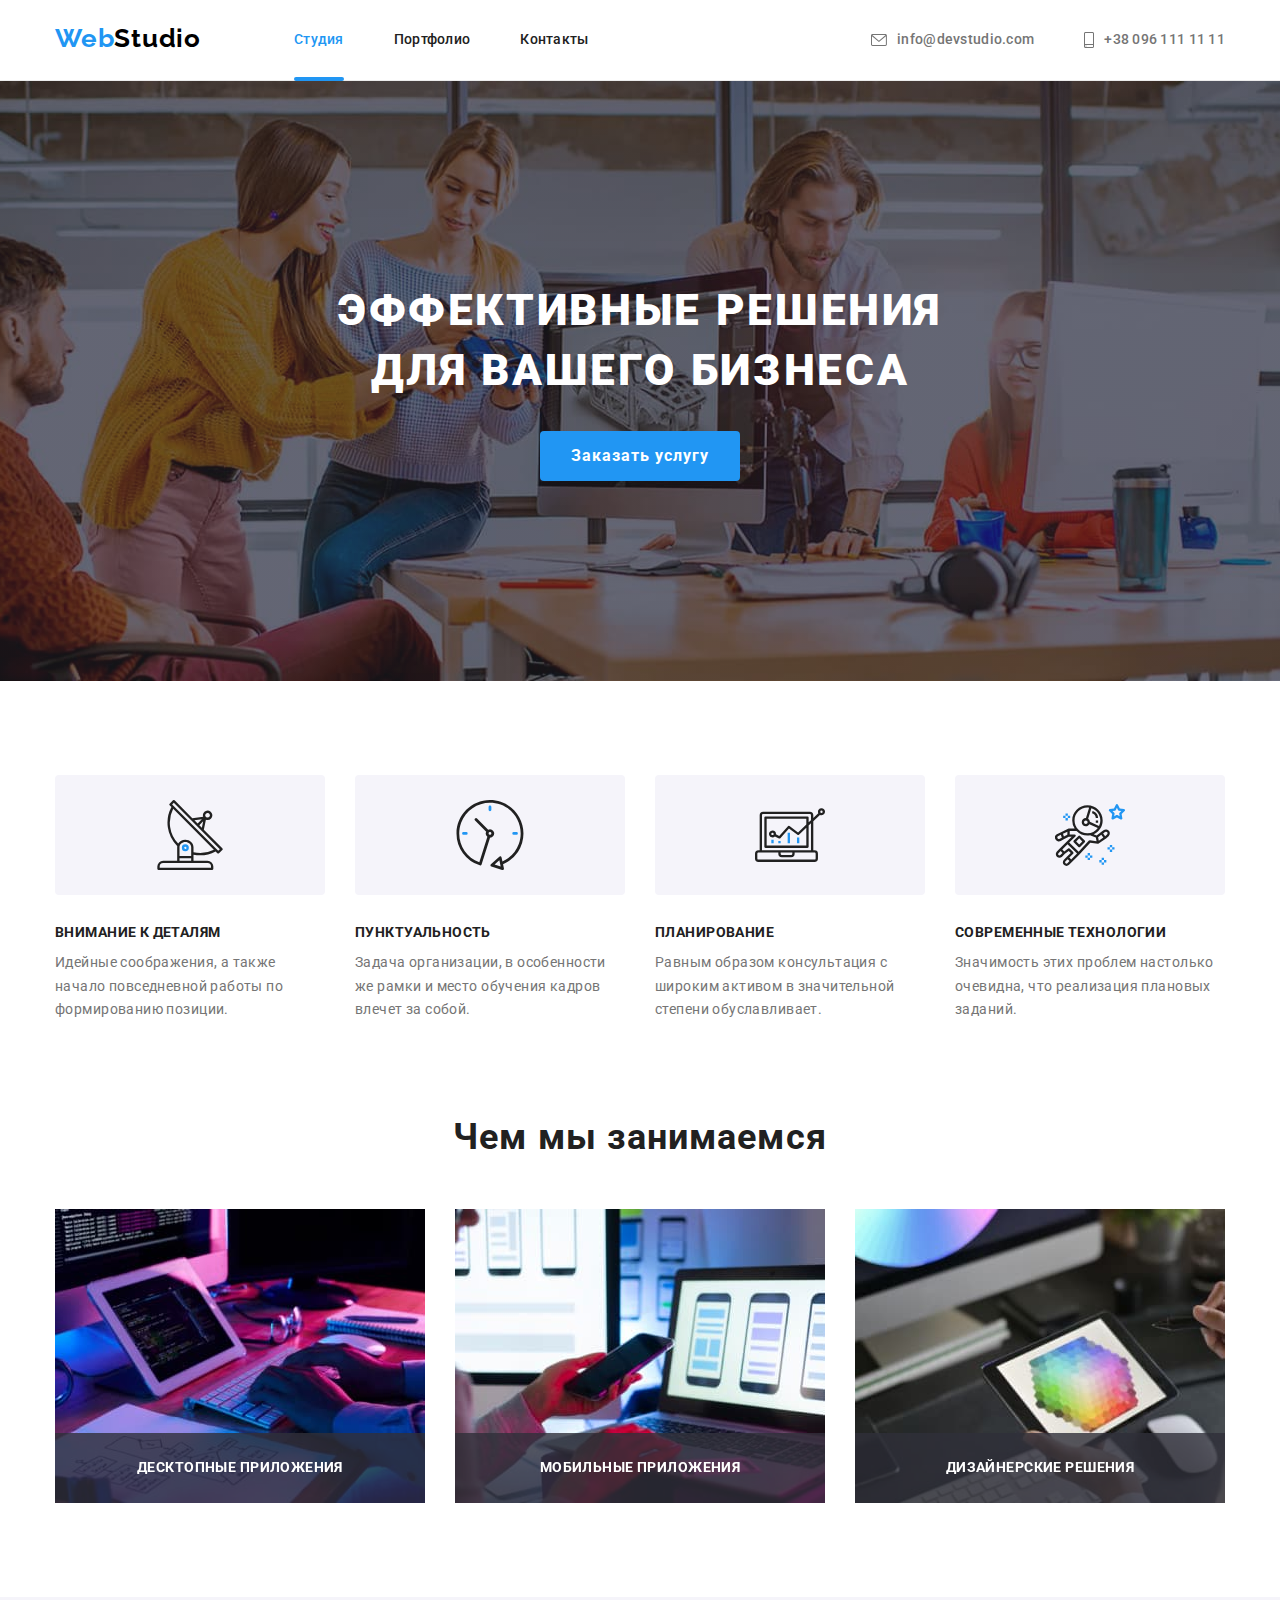
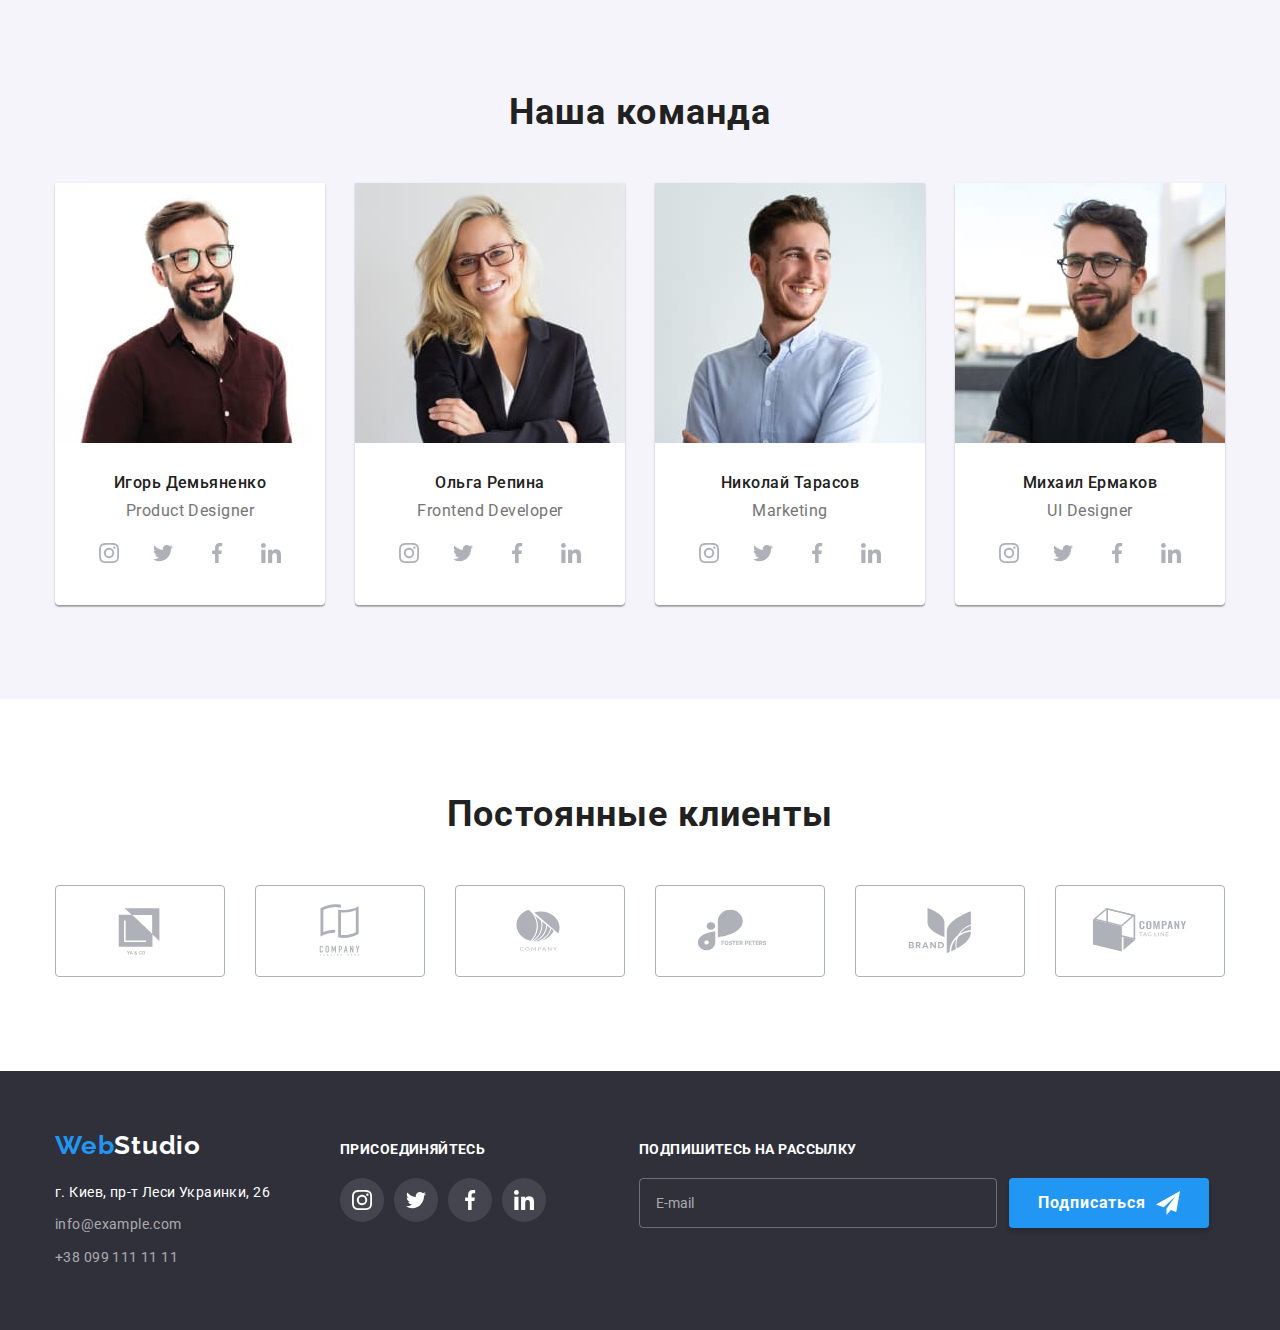
==== index.html @ 173b0114 "Initial commit" ====
<!DOCTYPE html>
<html lang="en">
  <head>
    <meta charset="UTF-8" />
    <meta http-equiv="X-UA-Compatible" content="IE=edge" />
    <meta name="viewport" content="width=device-width, initial-scale=1.0" />
    <title>WebStudio</title>
    <link
      href="https://fonts.googleapis.com/css2?family=Raleway:wght@700&family=Roboto:wght@400;500;700;900&display=swap"
      rel="stylesheet"
    />
    <link
      rel="stylesheet"
      href="https://cdnjs.cloudflare.com/ajax/libs/modern-normalize/1.1.0/modern-normalize.min.css"
    />
    <link rel="stylesheet" href="./css/main.min.css" />
    <link rel="stylesheet" href="./css/styles.css" />
  </head>
  <body>
    <header class="header">
      <div class="header__container container">
        <a class="header__logo link" href="./index.html"
          >Web<span class="header__logo--primary">Studio</span></a
        >
        <nav class="navigation">
          <ul class="navigation__list">
            <li class="navigation__item">
              <a class="navigation__link navigation__link--current link" href="./index.html"
                >Студия</a
              >
            </li>
            <li class="navigation__item">
              <a class="navigation__link link" href="./portfolio.html">Портфолио</a>
            </li>
            <li class="navigation__item"><a class="navigation__link link" href="#">Контакты</a></li>
          </ul>
        </nav>
        <ul class="header-contacts">
          <li class="header-contacts__item">
            <a class="header-contacts__link link" href="mailto:info@devstudio.com">
              <div class="header-contacts__icon--wrapper">
                <svg class="header-contacts__icon" width="16" height="12">
                  <use href="./images/icons.svg#mail"></use>
                </svg>
              </div>
              info@devstudio.com
            </a>
          </li>
          <li class="header-contacts__item">
            <a class="header-contacts__link link" href="tel:+380961111111">
              <div class="header-contacts__icon--wrapper">
                <svg class="header-contacts__icon" width="10" height="16">
                  <use href="./images/icons.svg#smartphone"></use>
                </svg>
              </div>
              +38 096 111 11 11</a
            >
          </li>
        </ul>
      </div>
    </header>
    <main>
      <section class="hero">
        <div class="hero__container">
          <h1 class="hero__title">Эффективные решения для вашего бизнеса</h1>
          <button class="hero__button button" type="button" data-modal-open>Заказать услугу</button>
          <div class="backdrop is-hidden" data-modal>
            <div class="modal">
              <button class="button-close" type="button" data-modal-close>
                <svg class="button-close__icon" width="18" height="18">
                  <use href="./images/icons.svg#icon-close"></use>
                </svg>
              </button>
              <p class="modal__title">Оставьте свои данные, мы вам перезвоним</p>
              <form class="modal__form">
                <div class="modal__wrapper">
                  <label class="modal__label"
                    >Имя
                    <span class="modal__field">
                      <input
                        class="modal__input"
                        type="text"
                        name="username"
                        placeholder=" "
                        minlength="2"
                        autofocus
                        required
                        autocomplete="off"
                      />
                      <svg class="modal__icon" width="12" height="12">
                        <use href="./images/icons.svg#name-modal"></use>
                      </svg>
                    </span>
                  </label>
                </div>
                <div class="modal__wrapper">
                  <label class="modal__label"
                    >Телефон
                    <span class="modal__field">
                      <input
                        class="modal__input"
                        type="tel"
                        name="usertel"
                        placeholder=" "
                        required
                        autocomplete="off"
                        min="1"
                        max="10"
                      />
                      <svg class="modal__icon" width="13" height="13">
                        <use href="./images/icons.svg#tel-modal"></use>
                      </svg>
                    </span>
                  </label>
                </div>
                <div class="modal__wrapper">
                  <label class="modal__label"
                    >Почта
                    <span class="modal__field">
                      <input
                        class="modal__input"
                        type="email"
                        name="usermail"
                        placeholder=" "
                        required
                        autocomplete="off"
                      />
                      <svg class="modal__icon" width="15" height="12">
                        <use href="./images/icons.svg#mail-modal"></use>
                      </svg>
                    </span>
                  </label>
                </div>
                <div class="modal-comment">
                  <label class="modal-comment__label modal__label">
                    Комментарий
                    <textarea
                      class="modal-comment__textarea"
                      name="feedback"
                      rows="6"
                      placeholder="Введите текст"
                    ></textarea>
                  </label>
                </div>

                <label class="modal-agreement">
                  <div class="modal-agreement__wrapper">
                    <input
                      class="modal-agreement__checkbox visually-hidden"
                      type="checkbox"
                      name="checkerforcheckbox"
                    />
                    <span class="modal-agreement__border">
                      <svg class="modal-agreement__icon" width="11" height="8">
                        <use href="./images/icons.svg#checker-modal"></use>
                      </svg>
                    </span>
                    <p class="modal-agreement__title">
                      Соглашаюсь с рассылкой и принимаю
                      <a class="modal-agreement__link" href="">Условия договора</a>
                    </p>
                  </div>
                </label>

                <button class="modal__button button" type="submit">Отправить</button>
              </form>
            </div>
          </div>
        </div>
      </section>
      <section class="features section">
        <div class="features__container container">
          <h2 class="featuder__subtitle subtitle visually-hidden">Наши особенности</h2>
          <ul class="features__list">
            <li class="features__item">
              <div class="features__icon--wrapper">
                <svg class="features__icon" width="70" height="70">
                  <use href="./images/icons.svg#icon-antenna"></use>
                </svg>
              </div>
              <h3 class="features__title">Внимание к деталям</h3>
              <p class="features__description">
                Идейные соображения, а также начало повседневной работы по формированию позиции.
              </p>
            </li>
            <li class="features__item">
              <div class="features__icon--wrapper">
                <svg class="features__icon" width="70" height="70">
                  <use href="./images/icons.svg#icon-clock"></use>
                </svg>
              </div>
              <h3 class="features__title">Пунктуальность</h3>
              <p class="features__description">
                Задача организации, в особенности же рамки и место обучения кадров влечет за собой.
              </p>
            </li>
            <li class="features__item">
              <div class="features__icon--wrapper">
                <svg class="features__icon" width="70" height="70">
                  <use href="./images/icons.svg#icon-diagram"></use>
                </svg>
              </div>
              <h3 class="features__title">Планирование</h3>
              <p class="features__description">
                Равным образом консультация с широким активом в значительной степени обуславливает.
              </p>
            </li>
            <li class="features__item">
              <div class="features__icon--wrapper">
                <svg class="features__icon" width="70" height="70">
                  <use href="./images/icons.svg#icon-astronaut"></use>
                </svg>
              </div>
              <h3 class="features__title">Современные технологии</h3>
              <p class="features__description">
                Значимость этих проблем настолько очевидна, что реализация плановых заданий.
              </p>
            </li>
          </ul>
        </div>
      </section>
      <section class="engagement section">
        <div class="engagement__container container">
          <h2 class="engagement__title subtitle">Чем мы занимаемся</h2>
          <ul class="engagement__list">
            <li class="engagement__item">
              <div class="engagement__description--wrapper">
                <img
                  class="engagement__image"
                  src="./images/box1opti.jpeg"
                  alt="coding"
                  width="370"
                />
                <p class="engagement__description">Десктопные приложения</p>
              </div>
            </li>
            <li class="engagement__item">
              <div class="engagement__description--wrapper">
                <img
                  class="engagement__image"
                  src="./images/box2opti.jpeg"
                  alt="developing a design"
                  width="370"
                />
                <p class="engagement__description">Мобильные приложения</p>
              </div>
            </li>
            <li class="engagement__item">
              <div class="engagement__description--wrapper">
                <img
                  class="engagement__image"
                  src="./images/box3opti.jpeg"
                  alt="coosing a color"
                  width="370"
                />
                <p class="engagement__description">Дизайнерские решения</p>
              </div>
            </li>
          </ul>
        </div>
      </section>
      <section class="team section">
        <div class="team__container container">
          <h2 class="team__title subtitle">Наша команда</h2>
          <ul class="team__list">
            <li class="team__member">
              <img
                class="team__image"
                src="./images/member1opti.jpeg"
                alt="smiling man"
                width="270"
              />
              <div class="team__text">
                <h3 class="team__name">Игорь Демьяненко</h3>
                <p class="team__position">Product Designer</p>
                <ul class="social-icon">
                  <li class="social-icon__item">
                    <a class="social-icon__link link" href="">
                      <svg class="social-icon__logo" width="20" height="20">
                        <use href="./images/icons.svg#instagram"></use>
                      </svg>
                    </a>
                  </li>
                  <li class="social-icon__item">
                    <a class="social-icon__link link" href="">
                      <svg class="social-icon__logo" width="20" height="20">
                        <use href="./images/icons.svg#twitter"></use>
                      </svg>
                    </a>
                  </li>
                  <li class="social-icon__item">
                    <a class="social-icon__link link" href="">
                      <svg class="social-icon__logo" width="20" height="20">
                        <use href="./images/icons.svg#facebook"></use>
                      </svg>
                    </a>
                  </li>
                  <li class="social-icon__item">
                    <a class="social-icon__link" href="">
                      <svg class="social-icon__logo" width="20" height="20">
                        <use href="./images/icons.svg#linkedin"></use>
                      </svg>
                    </a>
                  </li>
                </ul>
              </div>
            </li>
            <li class="team__member">
              <img
                class="team__image"
                src="./images/member2opti.jpeg"
                alt="smiling woman"
                width="270"
              />
              <div class="team__text">
                <h3 class="team__name">Ольга Репина</h3>
                <p class="team__position">Frontend Developer</p>
                <ul class="social-icon">
                  <li class="social-icon__item">
                    <a class="social-icon__link link" href="">
                      <svg class="social-icon__logo" width="20" height="20">
                        <use href="./images/icons.svg#instagram"></use>
                      </svg>
                    </a>
                  </li>
                  <li class="social-icon__item">
                    <a class="social-icon__link link" href="">
                      <svg class="social-icon__logo" width="20" height="20">
                        <use href="./images/icons.svg#twitter"></use>
                      </svg>
                    </a>
                  </li>
                  <li class="social-icon__item">
                    <a class="social-icon__link link" href="">
                      <svg class="social-icon__logo" width="20" height="20">
                        <use href="./images/icons.svg#facebook"></use>
                      </svg>
                    </a>
                  </li>
                  <li class="social-icon__item">
                    <a class="social-icon__link" href="">
                      <svg class="social-icon__logo" width="20" height="20">
                        <use href="./images/icons.svg#linkedin"></use>
                      </svg>
                    </a>
                  </li>
                </ul>
              </div>
            </li>
            <li class="team__member">
              <img
                class="team__image"
                src="./images/member3opti.jpeg"
                alt="smiling man"
                width="270"
              />
              <div class="team__text">
                <h3 class="team__name">Николай Тарасов</h3>
                <p class="team__position">Marketing</p>
                <ul class="social-icon">
                  <li class="social-icon__item">
                    <a class="social-icon__link link" href="">
                      <svg class="social-icon__logo" width="20" height="20">
                        <use href="./images/icons.svg#instagram"></use>
                      </svg>
                    </a>
                  </li>
                  <li class="social-icon__item">
                    <a class="social-icon__link link" href="">
                      <svg class="social-icon__logo" width="20" height="20">
                        <use href="./images/icons.svg#twitter"></use>
                      </svg>
                    </a>
                  </li>
                  <li class="social-icon__item">
                    <a class="social-icon__link link" href="">
                      <svg class="social-icon__logo" width="20" height="20">
                        <use href="./images/icons.svg#facebook"></use>
                      </svg>
                    </a>
                  </li>
                  <li class="social-icon__item">
                    <a class="social-icon__link" href="">
                      <svg class="social-icon__logo" width="20" height="20">
                        <use href="./images/icons.svg#linkedin"></use>
                      </svg>
                    </a>
                  </li>
                </ul>
              </div>
            </li>
            <li class="team__member">
              <img
                class="team__image"
                src="./images/member4opti.jpeg"
                alt="smiling man"
                width="270"
              />
              <div class="team__text">
                <h3 class="team__name">Михаил Ермаков</h3>
                <p class="team__position">UI Designer</p>
                <ul class="social-icon">
                  <li class="social-icon__item">
                    <a class="social-icon__link link" href="">
                      <svg class="social-icon__logo" width="20" height="20">
                        <use href="./images/icons.svg#instagram"></use>
                      </svg>
                    </a>
                  </li>
                  <li class="social-icon__item">
                    <a class="social-icon__link link" href="">
                      <svg class="social-icon__logo" width="20" height="20">
                        <use href="./images/icons.svg#twitter"></use>
                      </svg>
                    </a>
                  </li>
                  <li class="social-icon__item">
                    <a class="social-icon__link link" href="">
                      <svg class="social-icon__logo" width="20" height="20">
                        <use href="./images/icons.svg#facebook"></use>
                      </svg>
                    </a>
                  </li>
                  <li class="social-icon__item">
                    <a class="social-icon__link" href="">
                      <svg class="social-icon__logo" width="20" height="20">
                        <use href="./images/icons.svg#linkedin"></use>
                      </svg>
                    </a>
                  </li>
                </ul>
              </div>
            </li>
          </ul>
        </div>
      </section>
      <section class="clients section">
        <h2 class="clients__title subtitle">Постоянные клиенты</h2>
        <div class="clients__container container">
          <ul class="clients__list">
            <li class="clients__item">
              <a class="clients__card link" href="">
                <svg class="clients__icon" width="106" height="60">
                  <use href="./images/icons.svg#client1"></use>
                </svg>
              </a>
            </li>
            <li class="clients__item">
              <a class="clients__card link" href="">
                <svg class="clients__icon" width="106" height="60">
                  <use href="./images/icons.svg#client2"></use>
                </svg>
              </a>
            </li>
            <li class="clients__item">
              <a class="clients__card link" href="">
                <svg class="clients__icon" width="106" height="60">
                  <use href="./images/icons.svg#client3"></use>
                </svg>
              </a>
            </li>
            <li class="clients__item">
              <a class="clients__card link" href="">
                <svg class="clients__icon" width="106" height="60">
                  <use href="./images/icons.svg#client4"></use>
                </svg>
              </a>
            </li>
            <li class="clients__item">
              <a class="clients__card link" href="">
                <svg class="clients__icon" width="106" height="60">
                  <use href="./images/icons.svg#client5"></use>
                </svg>
              </a>
            </li>
            <li class="clients__item">
              <a class="clients__card link" href="">
                <svg class="clients__icon" width="106" height="60">
                  <use href="./images/icons.svg#client6"></use>
                </svg>
              </a>
            </li>
          </ul>
        </div>
      </section>
    </main>
    <footer class="footer">
      <div class="footer__container container">
        <div class="footer-left">
          <div class="footer-address">
            <a class="footer__logo header__logo link" href="./index.html"
              >Web<span class="footer__logo--secondary">Studio</span></a
            >
            <address class="footer-address__list">
              <a
                class="footer-address__link link"
                href="https://goo.gl/maps/7Yn7Yswf4JNhCeD27"
                target="_blank"
                rel="noopener noreferrer"
                >г. Киев, пр-т Леси Украинки, 26</a
              >
              <ul class="footer-contacts">
                <li class="footer-contacts__item">
                  <a class="footer-contacts__link link" href="mailto:info@example.com"
                    >info@example.com</a
                  >
                </li>
                <li class="footer-contacts__item">
                  <a class="footer-contacts__link link" href="tel:+380991111111"
                    >+38 099 111 11 11</a
                  >
                </li>
              </ul>
            </address>
          </div>
          <div class="footer-social">
            <p class="footer-social__description">присоединяйтесь</p>
            <ul class="footer-social__list">
              <li class="footer-social__item">
                <a class="footer-social__link link" href="">
                  <svg class="footer-social__icon" width="20" height="20">
                    <use href="./images/icons.svg#instagram"></use>
                  </svg>
                </a>
              </li>
              <li class="footer-social__item">
                <a class="footer-social__link" href="">
                  <svg class="footer-social__icon" width="20" height="20">
                    <use href="./images/icons.svg#twitter"></use>
                  </svg>
                </a>
              </li>
              <li class="footer-social__item">
                <a class="footer-social__link link" href="">
                  <svg class="footer-social__icon" width="20" height="20">
                    <use href="./images/icons.svg#facebook"></use>
                  </svg>
                </a>
              </li>
              <li class="footer-social__item">
                <a class="footer-social__link link" href="">
                  <svg class="footer-social__icon" width="20" height="20">
                    <use href="./images/icons.svg#linkedin"></use>
                  </svg>
                </a>
              </li>
            </ul>
          </div>
        </div>
        <div class="footer-right">
          <p class="footer-right__description footer-social__description">
            Подпишитесь на рассылку
          </p>
          <form class="footer-right__form">
            <div class="footer-right__subscription">
              <label class="footer-right__label">
                <input class="footer-right__input" type="text" placeholder="E-mail" />
              </label>
              <button class="footer-right__button button" type="submit">
                Подписаться
                <svg class="footer-right__icon" width="24" height="24">
                  <use href="./images/icons.svg#icon-send"></use>
                </svg>
              </button>
            </div>
          </form>
        </div>
      </div>
    </footer>
    <script src="./js/modal.js"></script>
  </body>
</html>
---- css/main.min.css ----
:root{--primary-description-color: #757575;--primary-white-color: #ffffff;--title-color: #212121;--logo-color: #000000;--primary-blue-color: #2196f3;--hover-button-color: #188ce8;--primary-button-color: #f5f4fa;--footer-bg-color: #2f303a;--primary-bg-color: #e5e5e5;--primary-font-size: 14px;--primary-font-weight: 400;--primary-font-family: Roboto, sans-serif;--animation: 250ms cubic-bezier(0.4, 0, 0.2, 1)}body{background-color:var(--primary-white-color);font-size:var(--primary-font-size);font-weight:var(--primary-font-weight);font-family:var(--primary-font-family)}.container{width:1200px;padding-left:15px;padding-right:15px;margin-left:auto;margin-right:auto}ul{margin:0;padding:0;list-style:none}h1,h2,h3,h4,h5,h6,p{margin:0}img{display:block;max-width:100%;height:auto}input{display:-webkit-box;display:-ms-flexbox;display:flex;cursor:pointer}button{cursor:pointer}.link{text-decoration:none;color:currentColor}.section{padding-top:94px;padding-bottom:94px}.subtitle{margin-bottom:50px;font-weight:700;font-size:36px;line-height:1.17;text-align:center;letter-spacing:.03em;color:var(--title-color)}.button{width:200px;height:50px;border-radius:4px;border:none;font-weight:700;font-family:inherit;font-size:16px;line-height:1.87;text-align:center;letter-spacing:.06em}.header{border-bottom:1px solid #ececec}.header__container{display:-webkit-box;display:-ms-flexbox;display:flex}.header__logo{padding-top:24px;padding-bottom:25px;font-family:Raleway,sans-serif;font-weight:700;font-size:26px;line-height:1.15;letter-spacing:.03em;color:var(--primary-blue-color)}.header__logo--primary{color:var(--logo-color)}.navigation__list{display:-webkit-box;display:-ms-flexbox;display:flex;margin-left:93px}.navigation__item{position:relative}.navigation__item:not(:last-child){margin-right:50px}.navigation__link{display:block;padding-top:32px;padding-bottom:32px;-webkit-transition:color var(--animation);transition:color var(--animation);font-weight:500;line-height:1.14;letter-spacing:.02em;color:var(--title-color)}.navigation__link--current{color:var(--primary-blue-color)}.navigation__link--current::after{content:"";position:absolute;left:0;bottom:-1px;width:100%;border-radius:2px;border-bottom:4px solid var(--primary-blue-color)}.navigation__link:hover,.navigation__link:focus{color:var(--primary-blue-color)}.header-contacts{display:-webkit-box;display:-ms-flexbox;display:flex;margin-left:auto}.header-contacts__item>.header-contacts__link{display:-webkit-box;display:-ms-flexbox;display:flex;-webkit-box-align:center;-ms-flex-align:center;align-items:center;font-weight:500;line-height:1.14;letter-spacing:.02em;color:var(--primary-description-color)}.header-contacts__item:not(:last-child){margin-right:50px}.header-contacts__link{display:block;padding-top:32px;padding-bottom:32px;-webkit-transition:color var(--animation),fill var(--animation);transition:color var(--animation),fill var(--animation)}.header-contacts__link:hover,.header-contacts__link:focus{color:var(--primary-blue-color);fill:var(--primary-blue-color)}.header-contacts__icon--wrapper{display:-webkit-box;display:-ms-flexbox;display:flex;margin-right:10px}.header-contacts__icon{fill:currentColor}.hero{background-image:-webkit-gradient(linear, left top, left bottom, from(rgba(47, 48, 58, 0.4)), to(rgba(47, 48, 58, 0.4))),url(../images/hero-opti.jpeg);background-image:linear-gradient(rgba(47, 48, 58, 0.4), rgba(47, 48, 58, 0.4)),url(../images/hero-opti.jpeg);background-size:cover;background-repeat:no-repeat;background-position:50% 50%;max-width:1600px;margin-left:auto;margin-right:auto;background-color:#c4c4c4;text-align:center;padding-top:200px;padding-bottom:200px}.hero__container{margin:0 auto;width:696px}.hero__title{margin-bottom:30px;font-weight:900;font-size:44px;line-height:1.36;color:var(--primary-white-color);letter-spacing:.06em;text-transform:uppercase;text-align:center}.hero__button{background-color:var(--primary-blue-color);color:var(--primary-white-color);-webkit-transition:background-color var(--animation);transition:background-color var(--animation)}.hero__button:hover,.hero__button:focus{background-color:var(--hover-button-color)}.backdrop{position:fixed;top:0;left:0;width:100%;height:100%;background-color:rgba(0,0,0,.2);opacity:1;visibility:visible;-webkit-transition:opacity var(--animation);transition:opacity var(--animation)}.is-hidden{opacity:0;pointer-events:none}.backdrop.is-hidden .modal{-webkit-transform:translate(-50%, -50%) scale(2);transform:translate(-50%, -50%) scale(2)}.modal{position:absolute;top:50%;left:50%;-webkit-transform:translate(-50%, -50%) scale(1);transform:translate(-50%, -50%) scale(1);min-height:581px;min-width:528px;padding:40px;background-color:var(--primary-white-color);-webkit-box-shadow:1px 0px 2px rgba(0,0,0,.2),1px 0px 1px rgba(0,0,0,.14),3px 0px 1px rgba(0,0,0,.12);box-shadow:1px 0px 2px rgba(0,0,0,.2),1px 0px 1px rgba(0,0,0,.14),3px 0px 1px rgba(0,0,0,.12);border-radius:4px;-webkit-transition:-webkit-transform var(--animation);transition:-webkit-transform var(--animation);transition:transform var(--animation);transition:transform var(--animation), -webkit-transform var(--animation)}.button-close{position:absolute;display:-webkit-box;display:-ms-flexbox;display:flex;-webkit-box-align:center;-ms-flex-align:center;align-items:center;-webkit-box-pack:center;-ms-flex-pack:center;justify-content:center;width:30px;height:30px;top:8px;right:8px;border-radius:50%;background-color:var(--primary-white-color);border:1px solid rgba(0,0,0,.1);-webkit-transition:fill var(--animation);transition:fill var(--animation)}.button-close:hover,.button-close:focus{fill:var(--primary-blue-color)}.modal__title{margin-bottom:12px;font-weight:700;font-size:20px;line-height:1.15;text-align:center;letter-spacing:.03em;color:var(--title-color)}.modal__button{margin:0 auto;margin-top:30px;display:-webkit-box;display:-ms-flexbox;display:flex;-webkit-box-pack:center;-ms-flex-pack:center;justify-content:center;-webkit-box-align:center;-ms-flex-align:center;align-items:center;background-color:var(--primary-blue-color);color:var(--primary-white-color);-webkit-box-shadow:0px 4px 4px rgba(0,0,0,.15);box-shadow:0px 4px 4px rgba(0,0,0,.15);-webkit-transition:background-color var(--animation);transition:background-color var(--animation)}.modal__button:hover,.modal__button:focus{background-color:var(--hover-button-color)}.modal__wrapper{margin-bottom:10px;position:relative}.modal__input{padding-left:35px;min-height:40px;width:100%;display:-webkit-box;display:-ms-flexbox;display:flex;-webkit-box-orient:vertical;-webkit-box-direction:normal;-ms-flex-direction:column;flex-direction:column;-webkit-box-align:start;-ms-flex-align:start;align-items:flex-start;cursor:pointer;outline:rgba(0,0,0,0);border:1px solid rgba(33,33,33,.2);margin-top:4px;-webkit-transition:border-color var(--animation);transition:border-color var(--animation);border-radius:4px}.modal__input:hover,.modal__input:focus{border-color:var(--primary-blue-color)}.modal__label{font-size:12px;position:relative;width:100%;display:-webkit-box;display:-ms-flexbox;display:flex;-webkit-box-orient:vertical;-webkit-box-direction:normal;-ms-flex-direction:column;flex-direction:column;-webkit-box-align:start;-ms-flex-align:start;align-items:flex-start;cursor:pointer;color:var(--primary-description-color)}.modal__field{position:relative;width:100%}.modal__icon{position:absolute;display:-webkit-box;display:-ms-flexbox;display:flex;margin-left:12px;top:50%;-webkit-transform:translate(0%, -50%);transform:translate(0%, -50%);-webkit-transition:fill var(--animation);transition:fill var(--animation)}.modal__input:hover+.modal__icon,.modal__input:focus+.modal__icon{fill:var(--primary-blue-color)}.modal-comment__textarea{min-height:120px;margin-top:4px;-webkit-box-orient:vertical;-webkit-box-direction:normal;-ms-flex-direction:column;flex-direction:column;display:-webkit-box;display:-ms-flexbox;display:flex;-webkit-box-align:start;-ms-flex-align:start;align-items:flex-start;width:100%;resize:none;cursor:pointer;padding:12px 16px;outline:rgba(0,0,0,0);border-color:rgba(33,33,33,.2);border-radius:4px;-webkit-transition:border-color var(--animation);transition:border-color var(--animation)}.modal-comment__textarea::-webkit-input-placeholder{color:rgba(117,117,117,.5);font-size:14px}.modal-comment__textarea::-moz-placeholder{color:rgba(117,117,117,.5);font-size:14px}.modal-comment__textarea:-ms-input-placeholder{color:rgba(117,117,117,.5);font-size:14px}.modal-comment__textarea::-ms-input-placeholder{color:rgba(117,117,117,.5);font-size:14px}.modal-comment__textarea::placeholder{color:rgba(117,117,117,.5);font-size:14px}.modal-comment__textarea:hover,.modal-comment__textarea:focus{border-color:var(--primary-blue-color)}.modal-agreement__wrapper{display:-webkit-box;display:-ms-flexbox;display:flex;-webkit-box-pack:center;-ms-flex-pack:center;justify-content:center;-webkit-box-align:center;-ms-flex-align:center;align-items:center;margin-top:20px}.modal-agreement__title{color:var(--primary-description-color);line-height:1.71;letter-spacing:.03em;cursor:pointer}.modal-agreement__link{line-height:1.71;letter-spacing:.03em;color:var(--primary-blue-color)}.modal-agreement__border{display:-webkit-inline-box;display:-ms-inline-flexbox;display:inline-flex;-webkit-box-align:center;-ms-flex-align:center;align-items:center;-webkit-box-pack:center;-ms-flex-pack:center;justify-content:center;width:16px;height:15px;border-radius:2px;outline:2px solid var(--title-color);margin-right:7px;cursor:pointer;outline-offset:-2px;-webkit-transition:background-color var(--animation),outline-color var(--animation);transition:background-color var(--animation),outline-color var(--animation)}.modal-agreement__icon{fill:rgba(0,0,0,0)}.modal-agreement__checkbox:checked+.modal-agreement__border{background-color:var(--primary-blue-color);outline-color:var(--primary-blue-color);border:none}.modal-agreement__checkbox:checked+.modal-agreement__border>.modal-agreement__icon{fill:var(--primary-white-color)}.engagement__list{display:-webkit-box;display:-ms-flexbox;display:flex;gap:30px}.engagement__item{width:370px}.engagement__description{position:absolute;bottom:0;width:100%;height:70px;display:-webkit-box;display:-ms-flexbox;display:flex;-webkit-box-align:center;-ms-flex-align:center;align-items:center;-webkit-box-pack:center;-ms-flex-pack:center;justify-content:center;font-weight:700;font-size:14px;line-height:1.14;text-align:center;letter-spacing:.03em;text-transform:uppercase;background-color:rgba(47,48,58,.8);color:var(--primary-white-color)}.engagement__description--wrapper{position:relative;display:-webkit-box;display:-ms-flexbox;display:flex;-webkit-box-align:center;-ms-flex-align:center;align-items:center;-webkit-box-pack:center;-ms-flex-pack:center;justify-content:center}.team{background-color:var(--primary-button-color)}.team__list{display:-webkit-box;display:-ms-flexbox;display:flex;gap:30px}.team__member{width:270px;background-color:var(--primary-white-color);-webkit-box-shadow:0px 1px 3px rgba(0,0,0,.12),0px 1px 1px rgba(0,0,0,.14),0px 2px 1px rgba(0,0,0,.2);box-shadow:0px 1px 3px rgba(0,0,0,.12),0px 1px 1px rgba(0,0,0,.14),0px 2px 1px rgba(0,0,0,.2);border-radius:0px 0px 4px 4px}.team__text{padding-top:30px;padding-bottom:30px}.team__name{margin-bottom:10px;font-weight:500;font-size:16px;line-height:1.19;color:var(--title-color);text-align:center;letter-spacing:.03em}.team__position{margin-bottom:10px;font-size:16px;line-height:1.18;text-align:center;letter-spacing:.03em;color:var(--primary-description-color)}.social-icon{display:-webkit-box;display:-ms-flexbox;display:flex;gap:10px;-webkit-box-pack:center;-ms-flex-pack:center;justify-content:center}.social-icon__logo{fill:currentColor}.social-icon__item{fill:currentColor;display:-webkit-box;display:-ms-flexbox;display:flex;-webkit-box-pack:center;-ms-flex-pack:center;justify-content:center;height:44px;width:44px}.social-icon__item:last-child{margin-right:0}.social-icon__link{border-radius:50%;color:#afb1b8;width:44px;height:44px;display:-webkit-box;display:-ms-flexbox;display:flex;-webkit-box-align:center;-ms-flex-align:center;align-items:center;-webkit-box-pack:center;-ms-flex-pack:center;justify-content:center;-webkit-transition:fill var(--animation),color var(--animation),background-color var(--animation);transition:fill var(--animation),color var(--animation),background-color var(--animation)}.social-icon__link:hover,.social-icon__link:focus{fill:var(--primary-white-color);color:var(--primary-white-color);background-color:var(--primary-blue-color)}.portfolio-button--wrapper{margin-bottom:50px}.portfolio-button__list{display:-webkit-box;display:-ms-flexbox;display:flex;-webkit-box-pack:center;-ms-flex-pack:center;justify-content:center}.portfolio-button__item:not(:last-child){margin-right:8px}.portfolio-button__btn{font-family:inherit;font-weight:500;font-size:16px;line-height:1.6;text-align:center;letter-spacing:.03em;padding:6px 22px;border:none;border-radius:4px;background-color:var(--primary-button-color);color:var(--title-color);-webkit-transition:color var(--animation),background-color var(--animation),-webkit-box-shadow var(--animation);transition:color var(--animation),background-color var(--animation),-webkit-box-shadow var(--animation);transition:color var(--animation),background-color var(--animation),box-shadow var(--animation);transition:color var(--animation),background-color var(--animation),box-shadow var(--animation),-webkit-box-shadow var(--animation)}.portfolio-button__btn:focus,.portfolio-button__btn:hover{color:var(--primary-white-color);background-color:var(--primary-blue-color);-webkit-box-shadow:0px 3px 1px rgba(0,0,0,.1),0px 1px 2px rgba(0,0,0,.08),0px 2px 2px rgba(0,0,0,.12);box-shadow:0px 3px 1px rgba(0,0,0,.1),0px 1px 2px rgba(0,0,0,.08),0px 2px 2px rgba(0,0,0,.12)}.projects{-ms-flex-wrap:wrap;flex-wrap:wrap;display:-webkit-box;display:-ms-flexbox;display:flex;gap:30px}.projects__item{-ms-flex-preferred-size:370px;flex-basis:370px;height:100%}.projects__card{display:block;-webkit-transition:opacity var(--animation),-webkit-box-shadow var(--animation);transition:opacity var(--animation),-webkit-box-shadow var(--animation);transition:box-shadow var(--animation),opacity var(--animation);transition:box-shadow var(--animation),opacity var(--animation),-webkit-box-shadow var(--animation)}.projects__card:hover,.projects__card:focus{-webkit-box-shadow:0px 1px 1px rgba(0,0,0,.12),0px 4px 4px rgba(0,0,0,.06),1px 4px 6px rgba(0,0,0,.16);box-shadow:0px 1px 1px rgba(0,0,0,.12),0px 4px 4px rgba(0,0,0,.06),1px 4px 6px rgba(0,0,0,.16)}.projects__card--wrapper{position:relative;overflow:hidden}.projects__overlay{position:absolute;left:0;top:0;opacity:0;padding:63px 24px;font-size:18px;line-height:1.55;vertical-align:top;letter-spacing:.03em;background-color:rgba(33,150,243,.9);color:var(--primary-white-color);-webkit-transform:translateY(100%);transform:translateY(100%);-webkit-transition:opacity var(--animation),-webkit-transform var(--animation);transition:opacity var(--animation),-webkit-transform var(--animation);transition:transform var(--animation),opacity var(--animation);transition:transform var(--animation),opacity var(--animation),-webkit-transform var(--animation)}.projects__item:hover .projects__overlay{-webkit-transform:translateY(0);transform:translateY(0);opacity:1}.projects__text--wrapper{overflow:hidden;padding-top:20px;padding-right:24px;padding-bottom:20px;padding-left:24px;border-right:1px solid #eee;border-bottom:1px solid #eee;border-left:1px solid #eee}.projects__title{margin-bottom:4px;text-align:left;font-weight:700;font-size:18px;line-height:2;letter-spacing:.06em;color:var(--title-color)}.projects__description{text-align:left;font-size:16px;line-height:1.87;letter-spacing:.03em;color:var(--primary-description-color)}.footer{background-color:var(--footer-bg-color);padding-top:60px;padding-bottom:60px}.footer__container{display:-webkit-box;display:-ms-flexbox;display:flex;-webkit-box-align:baseline;-ms-flex-align:baseline;align-items:baseline;gap:93px}.footer-left{display:-webkit-box;display:-ms-flexbox;display:flex;-webkit-box-align:baseline;-ms-flex-align:baseline;align-items:baseline;gap:70px}.footer__logo{padding-top:0;padding-bottom:0;margin-bottom:20px;display:block}.footer__logo--secondary{color:var(--primary-white-color)}.footer-address__link{display:block;margin-bottom:9px;font-style:normal;line-height:1.71;letter-spacing:.03em;color:var(--primary-white-color);-webkit-transition:color var(--animation);transition:color var(--animation)}.footer-address__link:focus,.footer-address__link:hover{color:var(--primary-blue-color)}.footer-contacts__item:not(:last-child){margin-bottom:9px}.footer-contacts__link{font-style:normal;line-height:1.71;letter-spacing:.03em;color:rgba(255,255,255,.6);-webkit-transition:color var(--animation);transition:color var(--animation)}.footer-contacts__link:focus,.footer-contacts__link:hover{color:var(--primary-blue-color)}.footer-social__description{margin-bottom:20px;font-weight:700;font-size:14px;line-height:1.14;letter-spacing:.03em;text-transform:uppercase;color:var(--primary-white-color)}.footer-social__list{display:-webkit-box;display:-ms-flexbox;display:flex;gap:10px;-webkit-box-pack:center;-ms-flex-pack:center;justify-content:center}.footer-social__item{fill:currentColor;display:-webkit-box;display:-ms-flexbox;display:flex;-webkit-box-pack:center;-ms-flex-pack:center;justify-content:center;height:44px;width:44px}.footer-social__item:last-child{margin-right:0}.footer-social__link{color:var(--primary-white-color);background-color:rgba(255,255,255,.1);border-radius:50%;width:44px;height:44px;display:-webkit-box;display:-ms-flexbox;display:flex;-webkit-box-align:center;-ms-flex-align:center;align-items:center;-webkit-box-pack:center;-ms-flex-pack:center;justify-content:center;-webkit-transition:fill var(--animation),color var(--animation),background-color var(--animation);transition:fill var(--animation),color var(--animation),background-color var(--animation)}.footer-social__link:hover,.footer-social__link:focus{fill:var(--primary-white-color);color:var(--primary-white-color);background-color:var(--primary-blue-color);border-radius:50%}.footer-social__icon{fill:currentColor}.footer-right__subscription{display:-webkit-box;display:-ms-flexbox;display:flex}.footer-right__label{margin-right:12px}.footer-right__input{height:50px;width:358px;background-color:inherit;border:1px solid rgba(255,255,255,.3);border-radius:4px;padding-left:16px;outline:none;color:var(--primary-white-color)}.footer-right__input::-webkit-input-placeholder{color:rgba(255,255,255,.6)}.footer-right__input::-moz-placeholder{color:rgba(255,255,255,.6)}.footer-right__input:-ms-input-placeholder{color:rgba(255,255,255,.6)}.footer-right__input::-ms-input-placeholder{color:rgba(255,255,255,.6)}.footer-right__input::placeholder{color:rgba(255,255,255,.6)}.footer-right__button{display:-webkit-box;display:-ms-flexbox;display:flex;-webkit-box-pack:center;-ms-flex-pack:center;justify-content:center;-webkit-box-align:center;-ms-flex-align:center;align-items:center;background-color:var(--primary-blue-color);color:var(--primary-white-color);-webkit-box-shadow:0px 4px 4px rgba(0,0,0,.15);box-shadow:0px 4px 4px rgba(0,0,0,.15)}.footer-right__icon{margin-left:10px;fill:var(--primary-white-color)}.features{padding-bottom:0}.features__list{display:-webkit-box;display:-ms-flexbox;display:flex;gap:30px}.features__icon--wrapper{display:-webkit-box;display:-ms-flexbox;display:flex;-webkit-box-pack:center;-ms-flex-pack:center;justify-content:center;-webkit-box-align:center;-ms-flex-align:center;align-items:center;width:270px;height:120px;margin-bottom:30px;background-color:var(--primary-button-color);border-radius:4px}.features__title{margin-bottom:10px;font-size:14px;font-weight:700;color:var(--title-color);line-height:1.14;letter-spacing:.03em;text-transform:uppercase}.features__description{line-height:1.71;letter-spacing:.03em;color:var(--primary-description-color)}.clients__list{display:-webkit-box;display:-ms-flexbox;display:flex;gap:30px}.clients__item{width:170px;height:92px}.clients__card{height:92px;width:170px;display:-webkit-box;display:-ms-flexbox;display:flex;-webkit-box-pack:center;-ms-flex-pack:center;justify-content:center;-webkit-box-align:center;-ms-flex-align:center;align-items:center;color:#afb1b8;border:1px solid #afb1b8;border-radius:4px;-webkit-transition:border var(--animation),fill var(--animation),color var(--animation);transition:border var(--animation),fill var(--animation),color var(--animation)}.clients__card:hover,.clients__card:focus{border:1px solid var(--primary-blue-color);fill:var(--primary-blue-color);color:var(--primary-blue-color)}.clients__icon{fill:currentColor}.visually-hidden{position:absolute;white-space:nowrap;width:1px;height:1px;overflow:hidden;border:0;padding:0;clip:rect(0 0 0 0);-webkit-clip-path:inset(50%);clip-path:inset(50%);margin:-1px}/*# sourceMappingURL=main.min.css.map */
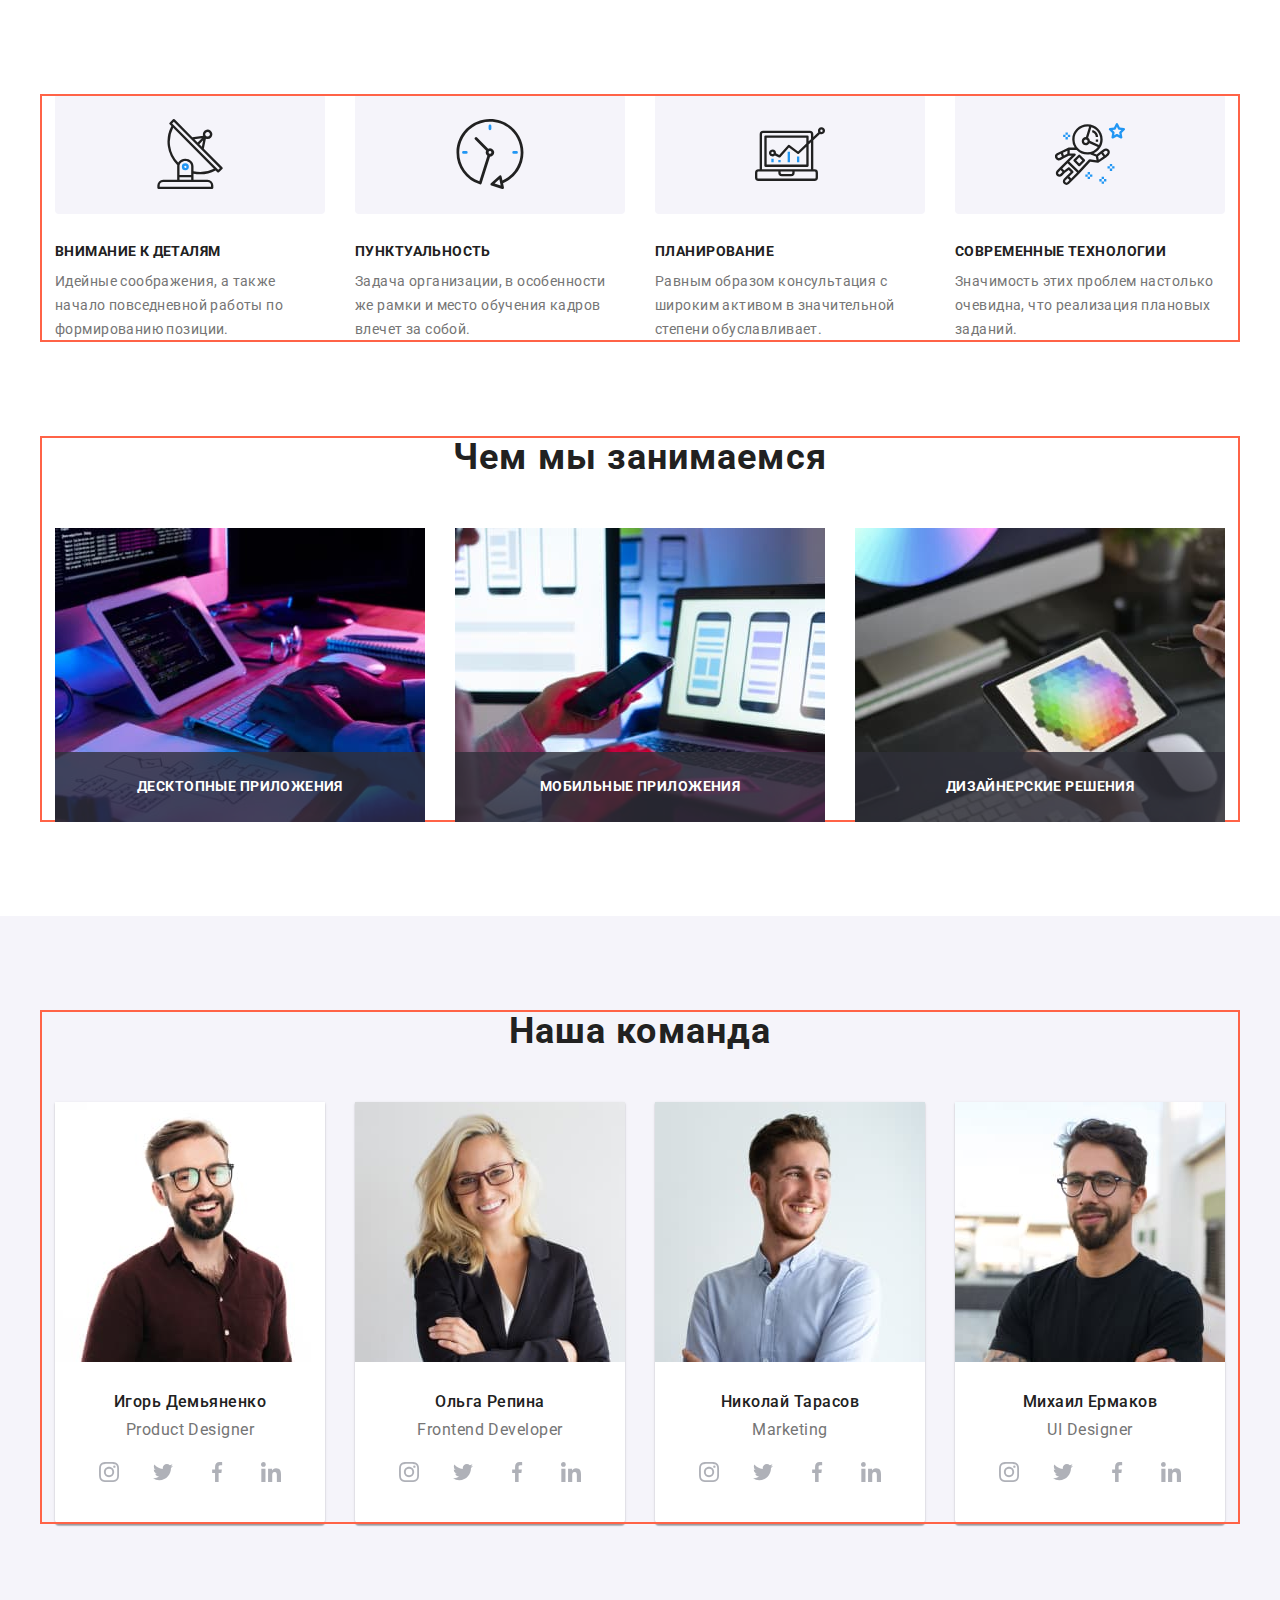
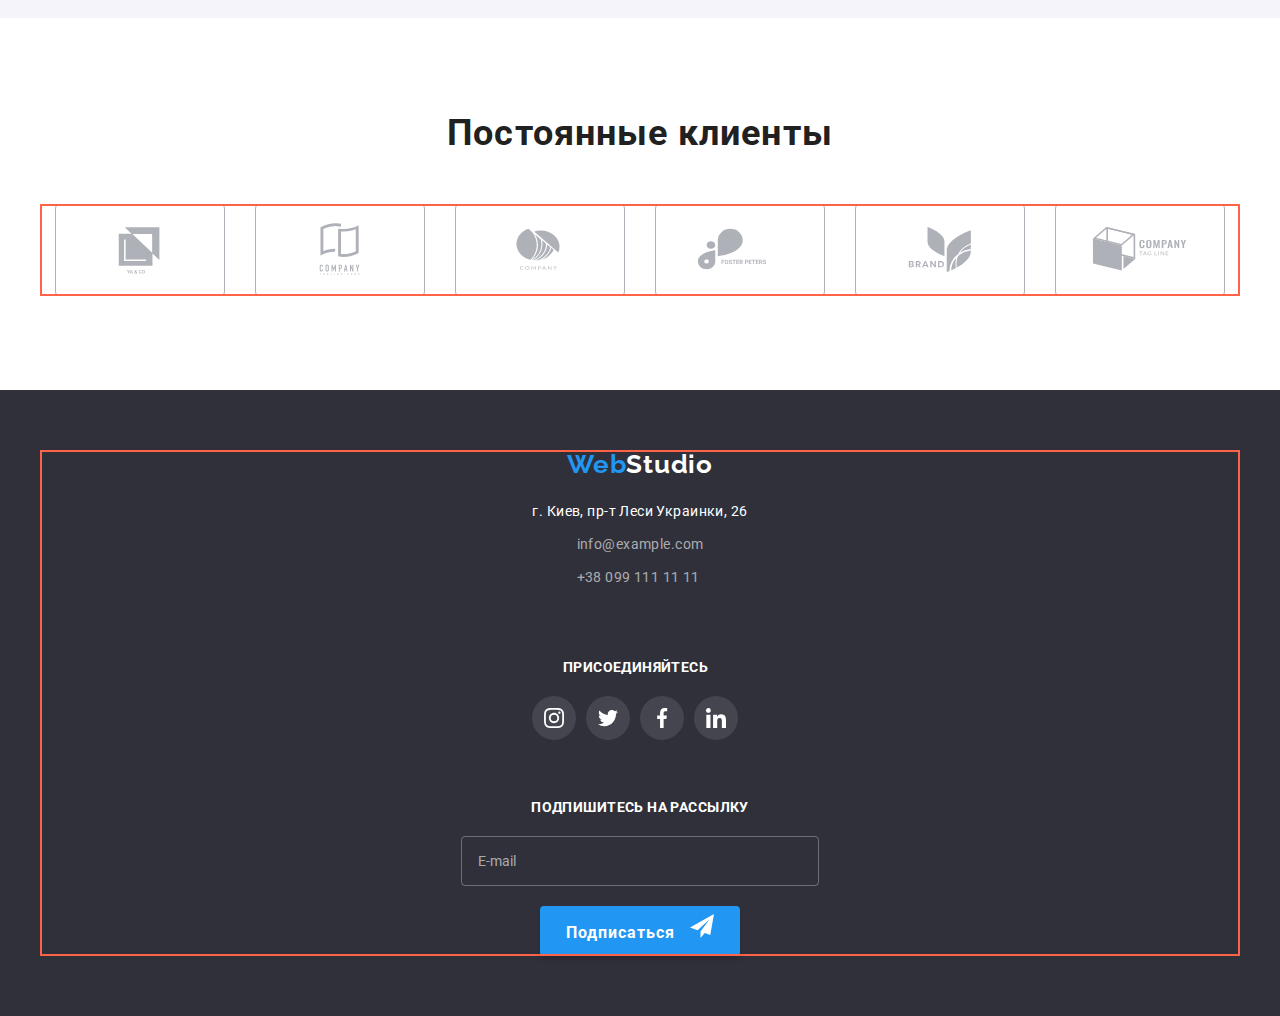
==== commit 565b4447: "optimise for mobile and tablet version" ====
--- a/index.html
+++ b/index.html
@@ -17,7 +17,7 @@
     <link rel="stylesheet" href="./css/styles.css" />
   </head>
   <body>
-    <header class="header">
+    <!-- <header class="header">
       <div class="header__container container">
         <a class="header__logo link" href="./index.html"
           >Web<span class="header__logo--primary">Studio</span></a
@@ -58,9 +58,9 @@
           </li>
         </ul>
       </div>
-    </header>
+    </header> -->
     <main>
-      <section class="hero">
+      <!-- <section class="hero">
         <div class="hero__container">
           <h1 class="hero__title">Эффективные решения для вашего бизнеса</h1>
           <button class="hero__button button" type="button" data-modal-open>Заказать услугу</button>
@@ -167,7 +167,7 @@
             </div>
           </div>
         </div>
-      </section>
+      </section> -->
       <section class="features section">
         <div class="features__container container">
           <h2 class="featuder__subtitle subtitle visually-hidden">Наши особенности</h2>
--- a/css/main.min.css
+++ b/css/main.min.css
@@ -1 +1 @@
-:root{--primary-description-color: #757575;--primary-white-color: #ffffff;--title-color: #212121;--logo-color: #000000;--primary-blue-color: #2196f3;--hover-button-color: #188ce8;--primary-button-color: #f5f4fa;--footer-bg-color: #2f303a;--primary-bg-color: #e5e5e5;--primary-font-size: 14px;--primary-font-weight: 400;--primary-font-family: Roboto, sans-serif;--animation: 250ms cubic-bezier(0.4, 0, 0.2, 1)}body{background-color:var(--primary-white-color);font-size:var(--primary-font-size);font-weight:var(--primary-font-weight);font-family:var(--primary-font-family)}.container{width:1200px;padding-left:15px;padding-right:15px;margin-left:auto;margin-right:auto}ul{margin:0;padding:0;list-style:none}h1,h2,h3,h4,h5,h6,p{margin:0}img{display:block;max-width:100%;height:auto}input{display:-webkit-box;display:-ms-flexbox;display:flex;cursor:pointer}button{cursor:pointer}.link{text-decoration:none;color:currentColor}.section{padding-top:94px;padding-bottom:94px}.subtitle{margin-bottom:50px;font-weight:700;font-size:36px;line-height:1.17;text-align:center;letter-spacing:.03em;color:var(--title-color)}.button{width:200px;height:50px;border-radius:4px;border:none;font-weight:700;font-family:inherit;font-size:16px;line-height:1.87;text-align:center;letter-spacing:.06em}.header{border-bottom:1px solid #ececec}.header__container{display:-webkit-box;display:-ms-flexbox;display:flex}.header__logo{padding-top:24px;padding-bottom:25px;font-family:Raleway,sans-serif;font-weight:700;font-size:26px;line-height:1.15;letter-spacing:.03em;color:var(--primary-blue-color)}.header__logo--primary{color:var(--logo-color)}.navigation__list{display:-webkit-box;display:-ms-flexbox;display:flex;margin-left:93px}.navigation__item{position:relative}.navigation__item:not(:last-child){margin-right:50px}.navigation__link{display:block;padding-top:32px;padding-bottom:32px;-webkit-transition:color var(--animation);transition:color var(--animation);font-weight:500;line-height:1.14;letter-spacing:.02em;color:var(--title-color)}.navigation__link--current{color:var(--primary-blue-color)}.navigation__link--current::after{content:"";position:absolute;left:0;bottom:-1px;width:100%;border-radius:2px;border-bottom:4px solid var(--primary-blue-color)}.navigation__link:hover,.navigation__link:focus{color:var(--primary-blue-color)}.header-contacts{display:-webkit-box;display:-ms-flexbox;display:flex;margin-left:auto}.header-contacts__item>.header-contacts__link{display:-webkit-box;display:-ms-flexbox;display:flex;-webkit-box-align:center;-ms-flex-align:center;align-items:center;font-weight:500;line-height:1.14;letter-spacing:.02em;color:var(--primary-description-color)}.header-contacts__item:not(:last-child){margin-right:50px}.header-contacts__link{display:block;padding-top:32px;padding-bottom:32px;-webkit-transition:color var(--animation),fill var(--animation);transition:color var(--animation),fill var(--animation)}.header-contacts__link:hover,.header-contacts__link:focus{color:var(--primary-blue-color);fill:var(--primary-blue-color)}.header-contacts__icon--wrapper{display:-webkit-box;display:-ms-flexbox;display:flex;margin-right:10px}.header-contacts__icon{fill:currentColor}.hero{background-image:-webkit-gradient(linear, left top, left bottom, from(rgba(47, 48, 58, 0.4)), to(rgba(47, 48, 58, 0.4))),url(../images/hero-opti.jpeg);background-image:linear-gradient(rgba(47, 48, 58, 0.4), rgba(47, 48, 58, 0.4)),url(../images/hero-opti.jpeg);background-size:cover;background-repeat:no-repeat;background-position:50% 50%;max-width:1600px;margin-left:auto;margin-right:auto;background-color:#c4c4c4;text-align:center;padding-top:200px;padding-bottom:200px}.hero__container{margin:0 auto;width:696px}.hero__title{margin-bottom:30px;font-weight:900;font-size:44px;line-height:1.36;color:var(--primary-white-color);letter-spacing:.06em;text-transform:uppercase;text-align:center}.hero__button{background-color:var(--primary-blue-color);color:var(--primary-white-color);-webkit-transition:background-color var(--animation);transition:background-color var(--animation)}.hero__button:hover,.hero__button:focus{background-color:var(--hover-button-color)}.backdrop{position:fixed;top:0;left:0;width:100%;height:100%;background-color:rgba(0,0,0,.2);opacity:1;visibility:visible;-webkit-transition:opacity var(--animation);transition:opacity var(--animation)}.is-hidden{opacity:0;pointer-events:none}.backdrop.is-hidden .modal{-webkit-transform:translate(-50%, -50%) scale(2);transform:translate(-50%, -50%) scale(2)}.modal{position:absolute;top:50%;left:50%;-webkit-transform:translate(-50%, -50%) scale(1);transform:translate(-50%, -50%) scale(1);min-height:581px;min-width:528px;padding:40px;background-color:var(--primary-white-color);-webkit-box-shadow:1px 0px 2px rgba(0,0,0,.2),1px 0px 1px rgba(0,0,0,.14),3px 0px 1px rgba(0,0,0,.12);box-shadow:1px 0px 2px rgba(0,0,0,.2),1px 0px 1px rgba(0,0,0,.14),3px 0px 1px rgba(0,0,0,.12);border-radius:4px;-webkit-transition:-webkit-transform var(--animation);transition:-webkit-transform var(--animation);transition:transform var(--animation);transition:transform var(--animation), -webkit-transform var(--animation)}.button-close{position:absolute;display:-webkit-box;display:-ms-flexbox;display:flex;-webkit-box-align:center;-ms-flex-align:center;align-items:center;-webkit-box-pack:center;-ms-flex-pack:center;justify-content:center;width:30px;height:30px;top:8px;right:8px;border-radius:50%;background-color:var(--primary-white-color);border:1px solid rgba(0,0,0,.1);-webkit-transition:fill var(--animation);transition:fill var(--animation)}.button-close:hover,.button-close:focus{fill:var(--primary-blue-color)}.modal__title{margin-bottom:12px;font-weight:700;font-size:20px;line-height:1.15;text-align:center;letter-spacing:.03em;color:var(--title-color)}.modal__button{margin:0 auto;margin-top:30px;display:-webkit-box;display:-ms-flexbox;display:flex;-webkit-box-pack:center;-ms-flex-pack:center;justify-content:center;-webkit-box-align:center;-ms-flex-align:center;align-items:center;background-color:var(--primary-blue-color);color:var(--primary-white-color);-webkit-box-shadow:0px 4px 4px rgba(0,0,0,.15);box-shadow:0px 4px 4px rgba(0,0,0,.15);-webkit-transition:background-color var(--animation);transition:background-color var(--animation)}.modal__button:hover,.modal__button:focus{background-color:var(--hover-button-color)}.modal__wrapper{margin-bottom:10px;position:relative}.modal__input{padding-left:35px;min-height:40px;width:100%;display:-webkit-box;display:-ms-flexbox;display:flex;-webkit-box-orient:vertical;-webkit-box-direction:normal;-ms-flex-direction:column;flex-direction:column;-webkit-box-align:start;-ms-flex-align:start;align-items:flex-start;cursor:pointer;outline:rgba(0,0,0,0);border:1px solid rgba(33,33,33,.2);margin-top:4px;-webkit-transition:border-color var(--animation);transition:border-color var(--animation);border-radius:4px}.modal__input:hover,.modal__input:focus{border-color:var(--primary-blue-color)}.modal__label{font-size:12px;position:relative;width:100%;display:-webkit-box;display:-ms-flexbox;display:flex;-webkit-box-orient:vertical;-webkit-box-direction:normal;-ms-flex-direction:column;flex-direction:column;-webkit-box-align:start;-ms-flex-align:start;align-items:flex-start;cursor:pointer;color:var(--primary-description-color)}.modal__field{position:relative;width:100%}.modal__icon{position:absolute;display:-webkit-box;display:-ms-flexbox;display:flex;margin-left:12px;top:50%;-webkit-transform:translate(0%, -50%);transform:translate(0%, -50%);-webkit-transition:fill var(--animation);transition:fill var(--animation)}.modal__input:hover+.modal__icon,.modal__input:focus+.modal__icon{fill:var(--primary-blue-color)}.modal-comment__textarea{min-height:120px;margin-top:4px;-webkit-box-orient:vertical;-webkit-box-direction:normal;-ms-flex-direction:column;flex-direction:column;display:-webkit-box;display:-ms-flexbox;display:flex;-webkit-box-align:start;-ms-flex-align:start;align-items:flex-start;width:100%;resize:none;cursor:pointer;padding:12px 16px;outline:rgba(0,0,0,0);border-color:rgba(33,33,33,.2);border-radius:4px;-webkit-transition:border-color var(--animation);transition:border-color var(--animation)}.modal-comment__textarea::-webkit-input-placeholder{color:rgba(117,117,117,.5);font-size:14px}.modal-comment__textarea::-moz-placeholder{color:rgba(117,117,117,.5);font-size:14px}.modal-comment__textarea:-ms-input-placeholder{color:rgba(117,117,117,.5);font-size:14px}.modal-comment__textarea::-ms-input-placeholder{color:rgba(117,117,117,.5);font-size:14px}.modal-comment__textarea::placeholder{color:rgba(117,117,117,.5);font-size:14px}.modal-comment__textarea:hover,.modal-comment__textarea:focus{border-color:var(--primary-blue-color)}.modal-agreement__wrapper{display:-webkit-box;display:-ms-flexbox;display:flex;-webkit-box-pack:center;-ms-flex-pack:center;justify-content:center;-webkit-box-align:center;-ms-flex-align:center;align-items:center;margin-top:20px}.modal-agreement__title{color:var(--primary-description-color);line-height:1.71;letter-spacing:.03em;cursor:pointer}.modal-agreement__link{line-height:1.71;letter-spacing:.03em;color:var(--primary-blue-color)}.modal-agreement__border{display:-webkit-inline-box;display:-ms-inline-flexbox;display:inline-flex;-webkit-box-align:center;-ms-flex-align:center;align-items:center;-webkit-box-pack:center;-ms-flex-pack:center;justify-content:center;width:16px;height:15px;border-radius:2px;outline:2px solid var(--title-color);margin-right:7px;cursor:pointer;outline-offset:-2px;-webkit-transition:background-color var(--animation),outline-color var(--animation);transition:background-color var(--animation),outline-color var(--animation)}.modal-agreement__icon{fill:rgba(0,0,0,0)}.modal-agreement__checkbox:checked+.modal-agreement__border{background-color:var(--primary-blue-color);outline-color:var(--primary-blue-color);border:none}.modal-agreement__checkbox:checked+.modal-agreement__border>.modal-agreement__icon{fill:var(--primary-white-color)}.engagement__list{display:-webkit-box;display:-ms-flexbox;display:flex;gap:30px}.engagement__item{width:370px}.engagement__description{position:absolute;bottom:0;width:100%;height:70px;display:-webkit-box;display:-ms-flexbox;display:flex;-webkit-box-align:center;-ms-flex-align:center;align-items:center;-webkit-box-pack:center;-ms-flex-pack:center;justify-content:center;font-weight:700;font-size:14px;line-height:1.14;text-align:center;letter-spacing:.03em;text-transform:uppercase;background-color:rgba(47,48,58,.8);color:var(--primary-white-color)}.engagement__description--wrapper{position:relative;display:-webkit-box;display:-ms-flexbox;display:flex;-webkit-box-align:center;-ms-flex-align:center;align-items:center;-webkit-box-pack:center;-ms-flex-pack:center;justify-content:center}.team{background-color:var(--primary-button-color)}.team__list{display:-webkit-box;display:-ms-flexbox;display:flex;gap:30px}.team__member{width:270px;background-color:var(--primary-white-color);-webkit-box-shadow:0px 1px 3px rgba(0,0,0,.12),0px 1px 1px rgba(0,0,0,.14),0px 2px 1px rgba(0,0,0,.2);box-shadow:0px 1px 3px rgba(0,0,0,.12),0px 1px 1px rgba(0,0,0,.14),0px 2px 1px rgba(0,0,0,.2);border-radius:0px 0px 4px 4px}.team__text{padding-top:30px;padding-bottom:30px}.team__name{margin-bottom:10px;font-weight:500;font-size:16px;line-height:1.19;color:var(--title-color);text-align:center;letter-spacing:.03em}.team__position{margin-bottom:10px;font-size:16px;line-height:1.18;text-align:center;letter-spacing:.03em;color:var(--primary-description-color)}.social-icon{display:-webkit-box;display:-ms-flexbox;display:flex;gap:10px;-webkit-box-pack:center;-ms-flex-pack:center;justify-content:center}.social-icon__logo{fill:currentColor}.social-icon__item{fill:currentColor;display:-webkit-box;display:-ms-flexbox;display:flex;-webkit-box-pack:center;-ms-flex-pack:center;justify-content:center;height:44px;width:44px}.social-icon__item:last-child{margin-right:0}.social-icon__link{border-radius:50%;color:#afb1b8;width:44px;height:44px;display:-webkit-box;display:-ms-flexbox;display:flex;-webkit-box-align:center;-ms-flex-align:center;align-items:center;-webkit-box-pack:center;-ms-flex-pack:center;justify-content:center;-webkit-transition:fill var(--animation),color var(--animation),background-color var(--animation);transition:fill var(--animation),color var(--animation),background-color var(--animation)}.social-icon__link:hover,.social-icon__link:focus{fill:var(--primary-white-color);color:var(--primary-white-color);background-color:var(--primary-blue-color)}.portfolio-button--wrapper{margin-bottom:50px}.portfolio-button__list{display:-webkit-box;display:-ms-flexbox;display:flex;-webkit-box-pack:center;-ms-flex-pack:center;justify-content:center}.portfolio-button__item:not(:last-child){margin-right:8px}.portfolio-button__btn{font-family:inherit;font-weight:500;font-size:16px;line-height:1.6;text-align:center;letter-spacing:.03em;padding:6px 22px;border:none;border-radius:4px;background-color:var(--primary-button-color);color:var(--title-color);-webkit-transition:color var(--animation),background-color var(--animation),-webkit-box-shadow var(--animation);transition:color var(--animation),background-color var(--animation),-webkit-box-shadow var(--animation);transition:color var(--animation),background-color var(--animation),box-shadow var(--animation);transition:color var(--animation),background-color var(--animation),box-shadow var(--animation),-webkit-box-shadow var(--animation)}.portfolio-button__btn:focus,.portfolio-button__btn:hover{color:var(--primary-white-color);background-color:var(--primary-blue-color);-webkit-box-shadow:0px 3px 1px rgba(0,0,0,.1),0px 1px 2px rgba(0,0,0,.08),0px 2px 2px rgba(0,0,0,.12);box-shadow:0px 3px 1px rgba(0,0,0,.1),0px 1px 2px rgba(0,0,0,.08),0px 2px 2px rgba(0,0,0,.12)}.projects{-ms-flex-wrap:wrap;flex-wrap:wrap;display:-webkit-box;display:-ms-flexbox;display:flex;gap:30px}.projects__item{-ms-flex-preferred-size:370px;flex-basis:370px;height:100%}.projects__card{display:block;-webkit-transition:opacity var(--animation),-webkit-box-shadow var(--animation);transition:opacity var(--animation),-webkit-box-shadow var(--animation);transition:box-shadow var(--animation),opacity var(--animation);transition:box-shadow var(--animation),opacity var(--animation),-webkit-box-shadow var(--animation)}.projects__card:hover,.projects__card:focus{-webkit-box-shadow:0px 1px 1px rgba(0,0,0,.12),0px 4px 4px rgba(0,0,0,.06),1px 4px 6px rgba(0,0,0,.16);box-shadow:0px 1px 1px rgba(0,0,0,.12),0px 4px 4px rgba(0,0,0,.06),1px 4px 6px rgba(0,0,0,.16)}.projects__card--wrapper{position:relative;overflow:hidden}.projects__overlay{position:absolute;left:0;top:0;opacity:0;padding:63px 24px;font-size:18px;line-height:1.55;vertical-align:top;letter-spacing:.03em;background-color:rgba(33,150,243,.9);color:var(--primary-white-color);-webkit-transform:translateY(100%);transform:translateY(100%);-webkit-transition:opacity var(--animation),-webkit-transform var(--animation);transition:opacity var(--animation),-webkit-transform var(--animation);transition:transform var(--animation),opacity var(--animation);transition:transform var(--animation),opacity var(--animation),-webkit-transform var(--animation)}.projects__item:hover .projects__overlay{-webkit-transform:translateY(0);transform:translateY(0);opacity:1}.projects__text--wrapper{overflow:hidden;padding-top:20px;padding-right:24px;padding-bottom:20px;padding-left:24px;border-right:1px solid #eee;border-bottom:1px solid #eee;border-left:1px solid #eee}.projects__title{margin-bottom:4px;text-align:left;font-weight:700;font-size:18px;line-height:2;letter-spacing:.06em;color:var(--title-color)}.projects__description{text-align:left;font-size:16px;line-height:1.87;letter-spacing:.03em;color:var(--primary-description-color)}.footer{background-color:var(--footer-bg-color);padding-top:60px;padding-bottom:60px}.footer__container{display:-webkit-box;display:-ms-flexbox;display:flex;-webkit-box-align:baseline;-ms-flex-align:baseline;align-items:baseline;gap:93px}.footer-left{display:-webkit-box;display:-ms-flexbox;display:flex;-webkit-box-align:baseline;-ms-flex-align:baseline;align-items:baseline;gap:70px}.footer__logo{padding-top:0;padding-bottom:0;margin-bottom:20px;display:block}.footer__logo--secondary{color:var(--primary-white-color)}.footer-address__link{display:block;margin-bottom:9px;font-style:normal;line-height:1.71;letter-spacing:.03em;color:var(--primary-white-color);-webkit-transition:color var(--animation);transition:color var(--animation)}.footer-address__link:focus,.footer-address__link:hover{color:var(--primary-blue-color)}.footer-contacts__item:not(:last-child){margin-bottom:9px}.footer-contacts__link{font-style:normal;line-height:1.71;letter-spacing:.03em;color:rgba(255,255,255,.6);-webkit-transition:color var(--animation);transition:color var(--animation)}.footer-contacts__link:focus,.footer-contacts__link:hover{color:var(--primary-blue-color)}.footer-social__description{margin-bottom:20px;font-weight:700;font-size:14px;line-height:1.14;letter-spacing:.03em;text-transform:uppercase;color:var(--primary-white-color)}.footer-social__list{display:-webkit-box;display:-ms-flexbox;display:flex;gap:10px;-webkit-box-pack:center;-ms-flex-pack:center;justify-content:center}.footer-social__item{fill:currentColor;display:-webkit-box;display:-ms-flexbox;display:flex;-webkit-box-pack:center;-ms-flex-pack:center;justify-content:center;height:44px;width:44px}.footer-social__item:last-child{margin-right:0}.footer-social__link{color:var(--primary-white-color);background-color:rgba(255,255,255,.1);border-radius:50%;width:44px;height:44px;display:-webkit-box;display:-ms-flexbox;display:flex;-webkit-box-align:center;-ms-flex-align:center;align-items:center;-webkit-box-pack:center;-ms-flex-pack:center;justify-content:center;-webkit-transition:fill var(--animation),color var(--animation),background-color var(--animation);transition:fill var(--animation),color var(--animation),background-color var(--animation)}.footer-social__link:hover,.footer-social__link:focus{fill:var(--primary-white-color);color:var(--primary-white-color);background-color:var(--primary-blue-color);border-radius:50%}.footer-social__icon{fill:currentColor}.footer-right__subscription{display:-webkit-box;display:-ms-flexbox;display:flex}.footer-right__label{margin-right:12px}.footer-right__input{height:50px;width:358px;background-color:inherit;border:1px solid rgba(255,255,255,.3);border-radius:4px;padding-left:16px;outline:none;color:var(--primary-white-color)}.footer-right__input::-webkit-input-placeholder{color:rgba(255,255,255,.6)}.footer-right__input::-moz-placeholder{color:rgba(255,255,255,.6)}.footer-right__input:-ms-input-placeholder{color:rgba(255,255,255,.6)}.footer-right__input::-ms-input-placeholder{color:rgba(255,255,255,.6)}.footer-right__input::placeholder{color:rgba(255,255,255,.6)}.footer-right__button{display:-webkit-box;display:-ms-flexbox;display:flex;-webkit-box-pack:center;-ms-flex-pack:center;justify-content:center;-webkit-box-align:center;-ms-flex-align:center;align-items:center;background-color:var(--primary-blue-color);color:var(--primary-white-color);-webkit-box-shadow:0px 4px 4px rgba(0,0,0,.15);box-shadow:0px 4px 4px rgba(0,0,0,.15)}.footer-right__icon{margin-left:10px;fill:var(--primary-white-color)}.features{padding-bottom:0}.features__list{display:-webkit-box;display:-ms-flexbox;display:flex;gap:30px}.features__icon--wrapper{display:-webkit-box;display:-ms-flexbox;display:flex;-webkit-box-pack:center;-ms-flex-pack:center;justify-content:center;-webkit-box-align:center;-ms-flex-align:center;align-items:center;width:270px;height:120px;margin-bottom:30px;background-color:var(--primary-button-color);border-radius:4px}.features__title{margin-bottom:10px;font-size:14px;font-weight:700;color:var(--title-color);line-height:1.14;letter-spacing:.03em;text-transform:uppercase}.features__description{line-height:1.71;letter-spacing:.03em;color:var(--primary-description-color)}.clients__list{display:-webkit-box;display:-ms-flexbox;display:flex;gap:30px}.clients__item{width:170px;height:92px}.clients__card{height:92px;width:170px;display:-webkit-box;display:-ms-flexbox;display:flex;-webkit-box-pack:center;-ms-flex-pack:center;justify-content:center;-webkit-box-align:center;-ms-flex-align:center;align-items:center;color:#afb1b8;border:1px solid #afb1b8;border-radius:4px;-webkit-transition:border var(--animation),fill var(--animation),color var(--animation);transition:border var(--animation),fill var(--animation),color var(--animation)}.clients__card:hover,.clients__card:focus{border:1px solid var(--primary-blue-color);fill:var(--primary-blue-color);color:var(--primary-blue-color)}.clients__icon{fill:currentColor}.visually-hidden{position:absolute;white-space:nowrap;width:1px;height:1px;overflow:hidden;border:0;padding:0;clip:rect(0 0 0 0);-webkit-clip-path:inset(50%);clip-path:inset(50%);margin:-1px}/*# sourceMappingURL=main.min.css.map */+:root{--primary-description-color: #757575;--primary-white-color: #ffffff;--title-color: #212121;--logo-color: #000000;--primary-blue-color: #2196f3;--hover-button-color: #188ce8;--primary-button-color: #f5f4fa;--footer-bg-color: #2f303a;--primary-bg-color: #e5e5e5;--primary-font-size: 14px;--primary-font-weight: 400;--primary-font-family: Roboto, sans-serif;--animation: 250ms cubic-bezier(0.4, 0, 0.2, 1)}body{background-color:var(--primary-white-color);font-size:var(--primary-font-size);font-weight:var(--primary-font-weight);font-family:var(--primary-font-family)}.container{max-width:480px;padding-left:15px;padding-right:15px;margin-left:auto;margin-right:auto;outline:2px solid tomato;outline-offset:-2px}@media screen and (min-width: 768px){.container{max-width:768px}}@media screen and (min-width: 1200px){.container{max-width:1200px}}ul{margin:0;padding:0;list-style:none}h1,h2,h3,h4,h5,h6,p{margin:0}img{display:block;max-width:100%;height:auto}input{display:-webkit-box;display:-ms-flexbox;display:flex;cursor:pointer}button{cursor:pointer}.link{text-decoration:none;color:currentColor}.section{padding-top:60px;padding-bottom:60px}@media screen and (min-width: 1200px){.section{padding-top:94px;padding-bottom:94px}}.subtitle{margin-bottom:50px;font-weight:700;font-size:36px;line-height:1.17;text-align:center;letter-spacing:.03em;color:var(--title-color)}.button{width:200px;height:50px;border-radius:4px;border:none;font-weight:700;font-family:inherit;font-size:16px;line-height:1.87;text-align:center;letter-spacing:.06em}.header{border-bottom:1px solid #ececec}.header__container{display:-webkit-box;display:-ms-flexbox;display:flex}.header__logo{padding-top:24px;padding-bottom:25px;font-family:Raleway,sans-serif;font-weight:700;font-size:26px;line-height:1.15;letter-spacing:.03em;color:var(--primary-blue-color)}.header__logo--primary{color:var(--logo-color)}.navigation__list{display:-webkit-box;display:-ms-flexbox;display:flex;margin-left:93px}.navigation__item{position:relative}.navigation__item:not(:last-child){margin-right:50px}.navigation__link{display:block;padding-top:32px;padding-bottom:32px;-webkit-transition:color var(--animation);transition:color var(--animation);font-weight:500;line-height:1.14;letter-spacing:.02em;color:var(--title-color)}.navigation__link--current{color:var(--primary-blue-color)}.navigation__link--current::after{content:"";position:absolute;left:0;bottom:-1px;width:100%;border-radius:2px;border-bottom:4px solid var(--primary-blue-color)}.navigation__link:hover,.navigation__link:focus{color:var(--primary-blue-color)}.header-contacts{display:-webkit-box;display:-ms-flexbox;display:flex;margin-left:auto}.header-contacts__item>.header-contacts__link{display:-webkit-box;display:-ms-flexbox;display:flex;-webkit-box-align:center;-ms-flex-align:center;align-items:center;font-weight:500;line-height:1.14;letter-spacing:.02em;color:var(--primary-description-color)}.header-contacts__item:not(:last-child){margin-right:50px}.header-contacts__link{display:block;padding-top:32px;padding-bottom:32px;-webkit-transition:color var(--animation),fill var(--animation);transition:color var(--animation),fill var(--animation)}.header-contacts__link:hover,.header-contacts__link:focus{color:var(--primary-blue-color);fill:var(--primary-blue-color)}.header-contacts__icon--wrapper{display:-webkit-box;display:-ms-flexbox;display:flex;margin-right:10px}.header-contacts__icon{fill:currentColor}.hero{background-image:-webkit-gradient(linear, left top, left bottom, from(rgba(47, 48, 58, 0.4)), to(rgba(47, 48, 58, 0.4))),url(../images/hero-opti.jpeg);background-image:linear-gradient(rgba(47, 48, 58, 0.4), rgba(47, 48, 58, 0.4)),url(../images/hero-opti.jpeg);background-size:cover;background-repeat:no-repeat;background-position:50% 50%;max-width:1600px;margin-left:auto;margin-right:auto;background-color:#c4c4c4;text-align:center;padding-top:200px;padding-bottom:200px}.hero__container{margin:0 auto;width:696px}.hero__title{margin-bottom:30px;font-weight:900;font-size:44px;line-height:1.36;color:var(--primary-white-color);letter-spacing:.06em;text-transform:uppercase;text-align:center}.hero__button{background-color:var(--primary-blue-color);color:var(--primary-white-color);-webkit-transition:background-color var(--animation);transition:background-color var(--animation)}.hero__button:hover,.hero__button:focus{background-color:var(--hover-button-color)}.backdrop{position:fixed;top:0;left:0;width:100%;height:100%;background-color:rgba(0,0,0,.2);opacity:1;visibility:visible;-webkit-transition:opacity var(--animation);transition:opacity var(--animation)}.is-hidden{opacity:0;pointer-events:none}.backdrop.is-hidden .modal{-webkit-transform:translate(-50%, -50%) scale(2);transform:translate(-50%, -50%) scale(2)}.modal{position:absolute;top:50%;left:50%;-webkit-transform:translate(-50%, -50%) scale(1);transform:translate(-50%, -50%) scale(1);min-height:581px;min-width:528px;padding:40px;background-color:var(--primary-white-color);-webkit-box-shadow:1px 0px 2px rgba(0,0,0,.2),1px 0px 1px rgba(0,0,0,.14),3px 0px 1px rgba(0,0,0,.12);box-shadow:1px 0px 2px rgba(0,0,0,.2),1px 0px 1px rgba(0,0,0,.14),3px 0px 1px rgba(0,0,0,.12);border-radius:4px;-webkit-transition:-webkit-transform var(--animation);transition:-webkit-transform var(--animation);transition:transform var(--animation);transition:transform var(--animation), -webkit-transform var(--animation)}.button-close{position:absolute;display:-webkit-box;display:-ms-flexbox;display:flex;-webkit-box-align:center;-ms-flex-align:center;align-items:center;-webkit-box-pack:center;-ms-flex-pack:center;justify-content:center;width:30px;height:30px;top:8px;right:8px;border-radius:50%;background-color:var(--primary-white-color);border:1px solid rgba(0,0,0,.1);-webkit-transition:fill var(--animation);transition:fill var(--animation)}.button-close:hover,.button-close:focus{fill:var(--primary-blue-color)}.modal__title{margin-bottom:12px;font-weight:700;font-size:20px;line-height:1.15;text-align:center;letter-spacing:.03em;color:var(--title-color)}.modal__button{margin:0 auto;margin-top:30px;display:-webkit-box;display:-ms-flexbox;display:flex;-webkit-box-pack:center;-ms-flex-pack:center;justify-content:center;-webkit-box-align:center;-ms-flex-align:center;align-items:center;background-color:var(--primary-blue-color);color:var(--primary-white-color);-webkit-box-shadow:0px 4px 4px rgba(0,0,0,.15);box-shadow:0px 4px 4px rgba(0,0,0,.15);-webkit-transition:background-color var(--animation);transition:background-color var(--animation)}.modal__button:hover,.modal__button:focus{background-color:var(--hover-button-color)}.modal__wrapper{margin-bottom:10px;position:relative}.modal__input{padding-left:35px;min-height:40px;width:100%;display:-webkit-box;display:-ms-flexbox;display:flex;-webkit-box-orient:vertical;-webkit-box-direction:normal;-ms-flex-direction:column;flex-direction:column;-webkit-box-align:start;-ms-flex-align:start;align-items:flex-start;cursor:pointer;outline:rgba(0,0,0,0);border:1px solid rgba(33,33,33,.2);margin-top:4px;-webkit-transition:border-color var(--animation);transition:border-color var(--animation);border-radius:4px}.modal__input:hover,.modal__input:focus{border-color:var(--primary-blue-color)}.modal__label{font-size:12px;position:relative;width:100%;display:-webkit-box;display:-ms-flexbox;display:flex;-webkit-box-orient:vertical;-webkit-box-direction:normal;-ms-flex-direction:column;flex-direction:column;-webkit-box-align:start;-ms-flex-align:start;align-items:flex-start;cursor:pointer;color:var(--primary-description-color)}.modal__field{position:relative;width:100%}.modal__icon{position:absolute;display:-webkit-box;display:-ms-flexbox;display:flex;margin-left:12px;top:50%;-webkit-transform:translate(0%, -50%);transform:translate(0%, -50%);-webkit-transition:fill var(--animation);transition:fill var(--animation)}.modal__input:hover+.modal__icon,.modal__input:focus+.modal__icon{fill:var(--primary-blue-color)}.modal-comment__textarea{min-height:120px;margin-top:4px;-webkit-box-orient:vertical;-webkit-box-direction:normal;-ms-flex-direction:column;flex-direction:column;display:-webkit-box;display:-ms-flexbox;display:flex;-webkit-box-align:start;-ms-flex-align:start;align-items:flex-start;width:100%;resize:none;cursor:pointer;padding:12px 16px;outline:rgba(0,0,0,0);border-color:rgba(33,33,33,.2);border-radius:4px;-webkit-transition:border-color var(--animation);transition:border-color var(--animation)}.modal-comment__textarea::-webkit-input-placeholder{color:rgba(117,117,117,.5);font-size:14px}.modal-comment__textarea::-moz-placeholder{color:rgba(117,117,117,.5);font-size:14px}.modal-comment__textarea:-ms-input-placeholder{color:rgba(117,117,117,.5);font-size:14px}.modal-comment__textarea::-ms-input-placeholder{color:rgba(117,117,117,.5);font-size:14px}.modal-comment__textarea::placeholder{color:rgba(117,117,117,.5);font-size:14px}.modal-comment__textarea:hover,.modal-comment__textarea:focus{border-color:var(--primary-blue-color)}.modal-agreement__wrapper{display:-webkit-box;display:-ms-flexbox;display:flex;-webkit-box-pack:center;-ms-flex-pack:center;justify-content:center;-webkit-box-align:center;-ms-flex-align:center;align-items:center;margin-top:20px}.modal-agreement__title{color:var(--primary-description-color);line-height:1.71;letter-spacing:.03em;cursor:pointer}.modal-agreement__link{line-height:1.71;letter-spacing:.03em;color:var(--primary-blue-color)}.modal-agreement__border{display:-webkit-inline-box;display:-ms-inline-flexbox;display:inline-flex;-webkit-box-align:center;-ms-flex-align:center;align-items:center;-webkit-box-pack:center;-ms-flex-pack:center;justify-content:center;width:16px;height:15px;border-radius:2px;outline:2px solid var(--title-color);margin-right:7px;cursor:pointer;outline-offset:-2px;-webkit-transition:background-color var(--animation),outline-color var(--animation);transition:background-color var(--animation),outline-color var(--animation)}.modal-agreement__icon{fill:rgba(0,0,0,0)}.modal-agreement__checkbox:checked+.modal-agreement__border{background-color:var(--primary-blue-color);outline-color:var(--primary-blue-color);border:none}.modal-agreement__checkbox:checked+.modal-agreement__border>.modal-agreement__icon{fill:var(--primary-white-color)}@media screen and (max-width: 1199px){.engagement{display:none}}.engagement__list{display:-webkit-box;display:-ms-flexbox;display:flex;gap:30px}.engagement__item{width:370px}.engagement__description{position:absolute;bottom:0;width:100%;height:70px;display:-webkit-box;display:-ms-flexbox;display:flex;-webkit-box-align:center;-ms-flex-align:center;align-items:center;-webkit-box-pack:center;-ms-flex-pack:center;justify-content:center;font-weight:700;font-size:14px;line-height:1.14;text-align:center;letter-spacing:.03em;text-transform:uppercase;background-color:rgba(47,48,58,.8);color:var(--primary-white-color)}.engagement__description--wrapper{position:relative;display:-webkit-box;display:-ms-flexbox;display:flex;-webkit-box-align:center;-ms-flex-align:center;align-items:center;-webkit-box-pack:center;-ms-flex-pack:center;justify-content:center}.team{background-color:var(--primary-button-color)}.team .team__list{display:-webkit-box;display:-ms-flexbox;display:flex;-ms-flex-wrap:wrap;flex-wrap:wrap;gap:30px}@media screen and (min-width: 1200px){.team .team__list{-ms-flex-wrap:nowrap;flex-wrap:nowrap}}.team__member{background-color:var(--primary-white-color);-webkit-box-shadow:0px 1px 3px rgba(0,0,0,.12),0px 1px 1px rgba(0,0,0,.14),0px 2px 1px rgba(0,0,0,.2);box-shadow:0px 1px 3px rgba(0,0,0,.12),0px 1px 1px rgba(0,0,0,.14),0px 2px 1px rgba(0,0,0,.2);border-radius:0px 0px 4px 4px;-ms-flex-preferred-size:450px;flex-basis:450px}@media screen and (min-width: 768px){.team__member{-ms-flex-preferred-size:354px;flex-basis:354px}}@media screen and (min-width: 1200px){.team__member{-ms-flex-preferred-size:270px;flex-basis:270px}}@media screen and (max-width: 479px){.team__image{max:width 100%}}@media screen and (min-width: 480px){.team__image{width:450px}}@media screen and (min-width: 768px){.team__image{width:354px}}@media screen and (min-width: 1200px){.team__image{width:270px}}.team__text{padding-top:30px;padding-bottom:30px}.team__name{margin-bottom:10px;font-weight:500;font-size:16px;line-height:1.19;color:var(--title-color);text-align:center;letter-spacing:.03em}.team__position{margin-bottom:10px;font-size:16px;line-height:1.18;text-align:center;letter-spacing:.03em;color:var(--primary-description-color)}.social-icon{display:-webkit-box;display:-ms-flexbox;display:flex;gap:10px;-webkit-box-pack:center;-ms-flex-pack:center;justify-content:center}.social-icon__logo{fill:currentColor}.social-icon__item{fill:currentColor;display:-webkit-box;display:-ms-flexbox;display:flex;-webkit-box-pack:center;-ms-flex-pack:center;justify-content:center;height:44px;width:44px}.social-icon__item:last-child{margin-right:0}.social-icon__link{border-radius:50%;color:#afb1b8;width:44px;height:44px;display:-webkit-box;display:-ms-flexbox;display:flex;-webkit-box-align:center;-ms-flex-align:center;align-items:center;-webkit-box-pack:center;-ms-flex-pack:center;justify-content:center;-webkit-transition:fill var(--animation),color var(--animation),background-color var(--animation);transition:fill var(--animation),color var(--animation),background-color var(--animation)}.social-icon__link:hover,.social-icon__link:focus{fill:var(--primary-white-color);color:var(--primary-white-color);background-color:var(--primary-blue-color)}.portfolio-button--wrapper{margin-bottom:50px}.portfolio-button__list{display:-webkit-box;display:-ms-flexbox;display:flex;-webkit-box-pack:center;-ms-flex-pack:center;justify-content:center}.portfolio-button__item:not(:last-child){margin-right:8px}.portfolio-button__btn{font-family:inherit;font-weight:500;font-size:16px;line-height:1.6;text-align:center;letter-spacing:.03em;padding:6px 22px;border:none;border-radius:4px;background-color:var(--primary-button-color);color:var(--title-color);-webkit-transition:color var(--animation),background-color var(--animation),-webkit-box-shadow var(--animation);transition:color var(--animation),background-color var(--animation),-webkit-box-shadow var(--animation);transition:color var(--animation),background-color var(--animation),box-shadow var(--animation);transition:color var(--animation),background-color var(--animation),box-shadow var(--animation),-webkit-box-shadow var(--animation)}.portfolio-button__btn:focus,.portfolio-button__btn:hover{color:var(--primary-white-color);background-color:var(--primary-blue-color);-webkit-box-shadow:0px 3px 1px rgba(0,0,0,.1),0px 1px 2px rgba(0,0,0,.08),0px 2px 2px rgba(0,0,0,.12);box-shadow:0px 3px 1px rgba(0,0,0,.1),0px 1px 2px rgba(0,0,0,.08),0px 2px 2px rgba(0,0,0,.12)}.projects{-ms-flex-wrap:wrap;flex-wrap:wrap;display:-webkit-box;display:-ms-flexbox;display:flex;gap:30px}.projects__item{-ms-flex-preferred-size:370px;flex-basis:370px;height:100%}.projects__card{display:block;-webkit-transition:opacity var(--animation),-webkit-box-shadow var(--animation);transition:opacity var(--animation),-webkit-box-shadow var(--animation);transition:box-shadow var(--animation),opacity var(--animation);transition:box-shadow var(--animation),opacity var(--animation),-webkit-box-shadow var(--animation)}.projects__card:hover,.projects__card:focus{-webkit-box-shadow:0px 1px 1px rgba(0,0,0,.12),0px 4px 4px rgba(0,0,0,.06),1px 4px 6px rgba(0,0,0,.16);box-shadow:0px 1px 1px rgba(0,0,0,.12),0px 4px 4px rgba(0,0,0,.06),1px 4px 6px rgba(0,0,0,.16)}.projects__card--wrapper{position:relative;overflow:hidden}.projects__overlay{position:absolute;left:0;top:0;opacity:0;padding:63px 24px;font-size:18px;line-height:1.55;vertical-align:top;letter-spacing:.03em;background-color:rgba(33,150,243,.9);color:var(--primary-white-color);-webkit-transform:translateY(100%);transform:translateY(100%);-webkit-transition:opacity var(--animation),-webkit-transform var(--animation);transition:opacity var(--animation),-webkit-transform var(--animation);transition:transform var(--animation),opacity var(--animation);transition:transform var(--animation),opacity var(--animation),-webkit-transform var(--animation)}.projects__item:hover .projects__overlay{-webkit-transform:translateY(0);transform:translateY(0);opacity:1}.projects__text--wrapper{overflow:hidden;padding-top:20px;padding-right:24px;padding-bottom:20px;padding-left:24px;border-right:1px solid #eee;border-bottom:1px solid #eee;border-left:1px solid #eee}.projects__title{margin-bottom:4px;text-align:left;font-weight:700;font-size:18px;line-height:2;letter-spacing:.06em;color:var(--title-color)}.projects__description{text-align:left;font-size:16px;line-height:1.87;letter-spacing:.03em;color:var(--primary-description-color)}.footer{background-color:var(--footer-bg-color);padding-top:60px;padding-bottom:60px}.footer__container{display:-webkit-box;display:-ms-flexbox;display:flex;-webkit-box-orient:vertical;-webkit-box-direction:normal;-ms-flex-direction:column;flex-direction:column;-webkit-box-align:center;-ms-flex-align:center;align-items:center}.footer-left{display:-webkit-box;display:-ms-flexbox;display:flex;-webkit-box-orient:vertical;-webkit-box-direction:normal;-ms-flex-direction:column;flex-direction:column;-webkit-box-align:center;-ms-flex-align:center;align-items:center;-webkit-box-align:baseline;-ms-flex-align:baseline;align-items:baseline;gap:70px}.footer-address{display:-webkit-box;display:-ms-flexbox;display:flex;-webkit-box-align:center;-ms-flex-align:center;align-items:center;-webkit-box-orient:vertical;-webkit-box-direction:normal;-ms-flex-direction:column;flex-direction:column}.footer__logo{padding-top:0;padding-bottom:0;margin-bottom:20px;display:block}.footer__logo--secondary{color:var(--primary-white-color)}.footer-address__list{display:-webkit-box;display:-ms-flexbox;display:flex;-webkit-box-align:center;-ms-flex-align:center;align-items:center;-webkit-box-orient:vertical;-webkit-box-direction:normal;-ms-flex-direction:column;flex-direction:column}.footer-address__link{display:block;margin-bottom:8px;font-style:normal;line-height:1.71;letter-spacing:.03em;color:var(--primary-white-color);-webkit-transition:color var(--animation);transition:color var(--animation)}@media screen and (min-width: 1200px){.footer-address__link{margin-bottom:9px}}.footer-address__link:focus,.footer-address__link:hover{color:var(--primary-blue-color)}.footer-contacts__item:not(:last-child){margin-bottom:8px}@media screen and (min-width: 1200px){.footer-contacts__item:not(:last-child){margin-bottom:9px}}.footer-contacts__link{font-style:normal;line-height:1.71;letter-spacing:.03em;color:rgba(255,255,255,.6);-webkit-transition:color var(--animation);transition:color var(--animation)}.footer-contacts__link:focus,.footer-contacts__link:hover{color:var(--primary-blue-color)}.footer-social{display:-webkit-box;display:-ms-flexbox;display:flex;-webkit-box-align:center;-ms-flex-align:center;align-items:center;-webkit-box-orient:vertical;-webkit-box-direction:normal;-ms-flex-direction:column;flex-direction:column;margin-bottom:60px}.footer-social__description{margin-bottom:20px;font-weight:700;font-size:14px;line-height:1.14;letter-spacing:.03em;text-transform:uppercase;color:var(--primary-white-color)}.footer-social__list{display:-webkit-box;display:-ms-flexbox;display:flex;gap:10px;-webkit-box-pack:center;-ms-flex-pack:center;justify-content:center}.footer-social__item{fill:currentColor;display:-webkit-box;display:-ms-flexbox;display:flex;-webkit-box-pack:center;-ms-flex-pack:center;justify-content:center;height:44px;width:44px}.footer-social__item:last-child{margin-right:0}.footer-social__link{color:var(--primary-white-color);background-color:rgba(255,255,255,.1);border-radius:50%;width:44px;height:44px;display:-webkit-box;display:-ms-flexbox;display:flex;-webkit-box-align:center;-ms-flex-align:center;align-items:center;-webkit-box-pack:center;-ms-flex-pack:center;justify-content:center;-webkit-transition:fill var(--animation),color var(--animation),background-color var(--animation);transition:fill var(--animation),color var(--animation),background-color var(--animation)}.footer-social__link:hover,.footer-social__link:focus{fill:var(--primary-white-color);color:var(--primary-white-color);background-color:var(--primary-blue-color);border-radius:50%}.footer-social__icon{fill:currentColor}.footer-right{display:-webkit-box;display:-ms-flexbox;display:flex;-webkit-box-orient:vertical;-webkit-box-direction:normal;-ms-flex-direction:column;flex-direction:column;-webkit-box-align:center;-ms-flex-align:center;align-items:center}.footer-right__subscription{display:-webkit-box;display:-ms-flexbox;display:flex;-webkit-box-orient:vertical;-webkit-box-direction:normal;-ms-flex-direction:column;flex-direction:column;-webkit-box-align:center;-ms-flex-align:center;align-items:center}.footer-right__label{margin-bottom:20px}.footer-right__input{height:50px;width:358px;background-color:inherit;border:1px solid rgba(255,255,255,.3);border-radius:4px;padding-left:16px;outline:none;color:var(--primary-white-color)}.footer-right__input::-webkit-input-placeholder{color:rgba(255,255,255,.6)}.footer-right__input::-moz-placeholder{color:rgba(255,255,255,.6)}.footer-right__input:-ms-input-placeholder{color:rgba(255,255,255,.6)}.footer-right__input::-ms-input-placeholder{color:rgba(255,255,255,.6)}.footer-right__input::placeholder{color:rgba(255,255,255,.6)}.footer-right__button{background-color:var(--primary-blue-color);color:var(--primary-white-color);-webkit-box-shadow:0px 4px 4px rgba(0,0,0,.15);box-shadow:0px 4px 4px rgba(0,0,0,.15)}.footer-right__icon{margin-left:10px;fill:var(--primary-white-color)}@media screen and (min-width: 1200px){.features{padding-bottom:0}}@media screen and (min-width: 768px){.features__list{display:-webkit-box;display:-ms-flexbox;display:flex;-ms-flex-wrap:wrap;flex-wrap:wrap;gap:30px}}@media screen and (min-width: 1200px){.features__list{display:-webkit-box;display:-ms-flexbox;display:flex;-ms-flex-wrap:nowrap;flex-wrap:nowrap}}.features__item:not(:last-child){margin-bottom:30px}@media screen and (min-width: 768px){.features__item:not(:last-child){margin-bottom:0}}.features__icon--wrapper{display:-webkit-box;display:-ms-flexbox;display:flex;-webkit-box-pack:center;-ms-flex-pack:center;justify-content:center;-webkit-box-align:center;-ms-flex-align:center;align-items:center;max-width:450px;height:120px;background-color:var(--primary-button-color);border-radius:4px}@media screen and (min-width: 768px){.features__icon--wrapper{max-width:354px}}@media screen and (min-width: 1200px){.features__icon--wrapper{max-width:270px}}.features__title{margin-bottom:10px;font-size:14px;font-weight:700;color:var(--title-color);line-height:1.14;letter-spacing:.03em;text-transform:uppercase;display:-webkit-box;display:-ms-flexbox;display:flex;-webkit-box-pack:center;-ms-flex-pack:center;justify-content:center;margin-top:30px}@media screen and (min-width: 768px){.features__title{display:block}}.features__description{line-height:1.71;letter-spacing:.03em;color:var(--primary-description-color)}@media screen and (min-width: 768px){.features__description{max-width:354px}}.clients__list{display:-webkit-box;display:-ms-flexbox;display:flex;-ms-flex-wrap:wrap;flex-wrap:wrap;gap:30px}@media screen and (min-width: 1200px){.clients__list{-ms-flex-wrap:nowrap;flex-wrap:nowrap}}.clients__item{width:170px;height:92px}@media screen and (min-width: 480px){.clients__item{width:210px}}@media screen and (min-width: 768px){.clients__item{width:226px}}@media screen and (min-width: 1200px){.clients__item{width:170px}}.clients__card{height:92px;width:170px;display:-webkit-box;display:-ms-flexbox;display:flex;-webkit-box-pack:center;-ms-flex-pack:center;justify-content:center;-webkit-box-align:center;-ms-flex-align:center;align-items:center;color:#afb1b8;border:1px solid #afb1b8;border-radius:4px;-webkit-transition:border var(--animation),fill var(--animation),color var(--animation);transition:border var(--animation),fill var(--animation),color var(--animation)}@media screen and (min-width: 480px){.clients__card{width:210px}}@media screen and (min-width: 768px){.clients__card{width:226px}}@media screen and (min-width: 1200px){.clients__card{width:170px}}.clients__card:hover,.clients__card:focus{border:1px solid var(--primary-blue-color);fill:var(--primary-blue-color);color:var(--primary-blue-color)}.clients__icon{fill:currentColor}.visually-hidden{position:absolute;white-space:nowrap;width:1px;height:1px;overflow:hidden;border:0;padding:0;clip:rect(0 0 0 0);-webkit-clip-path:inset(50%);clip-path:inset(50%);margin:-1px}/*# sourceMappingURL=main.min.css.map */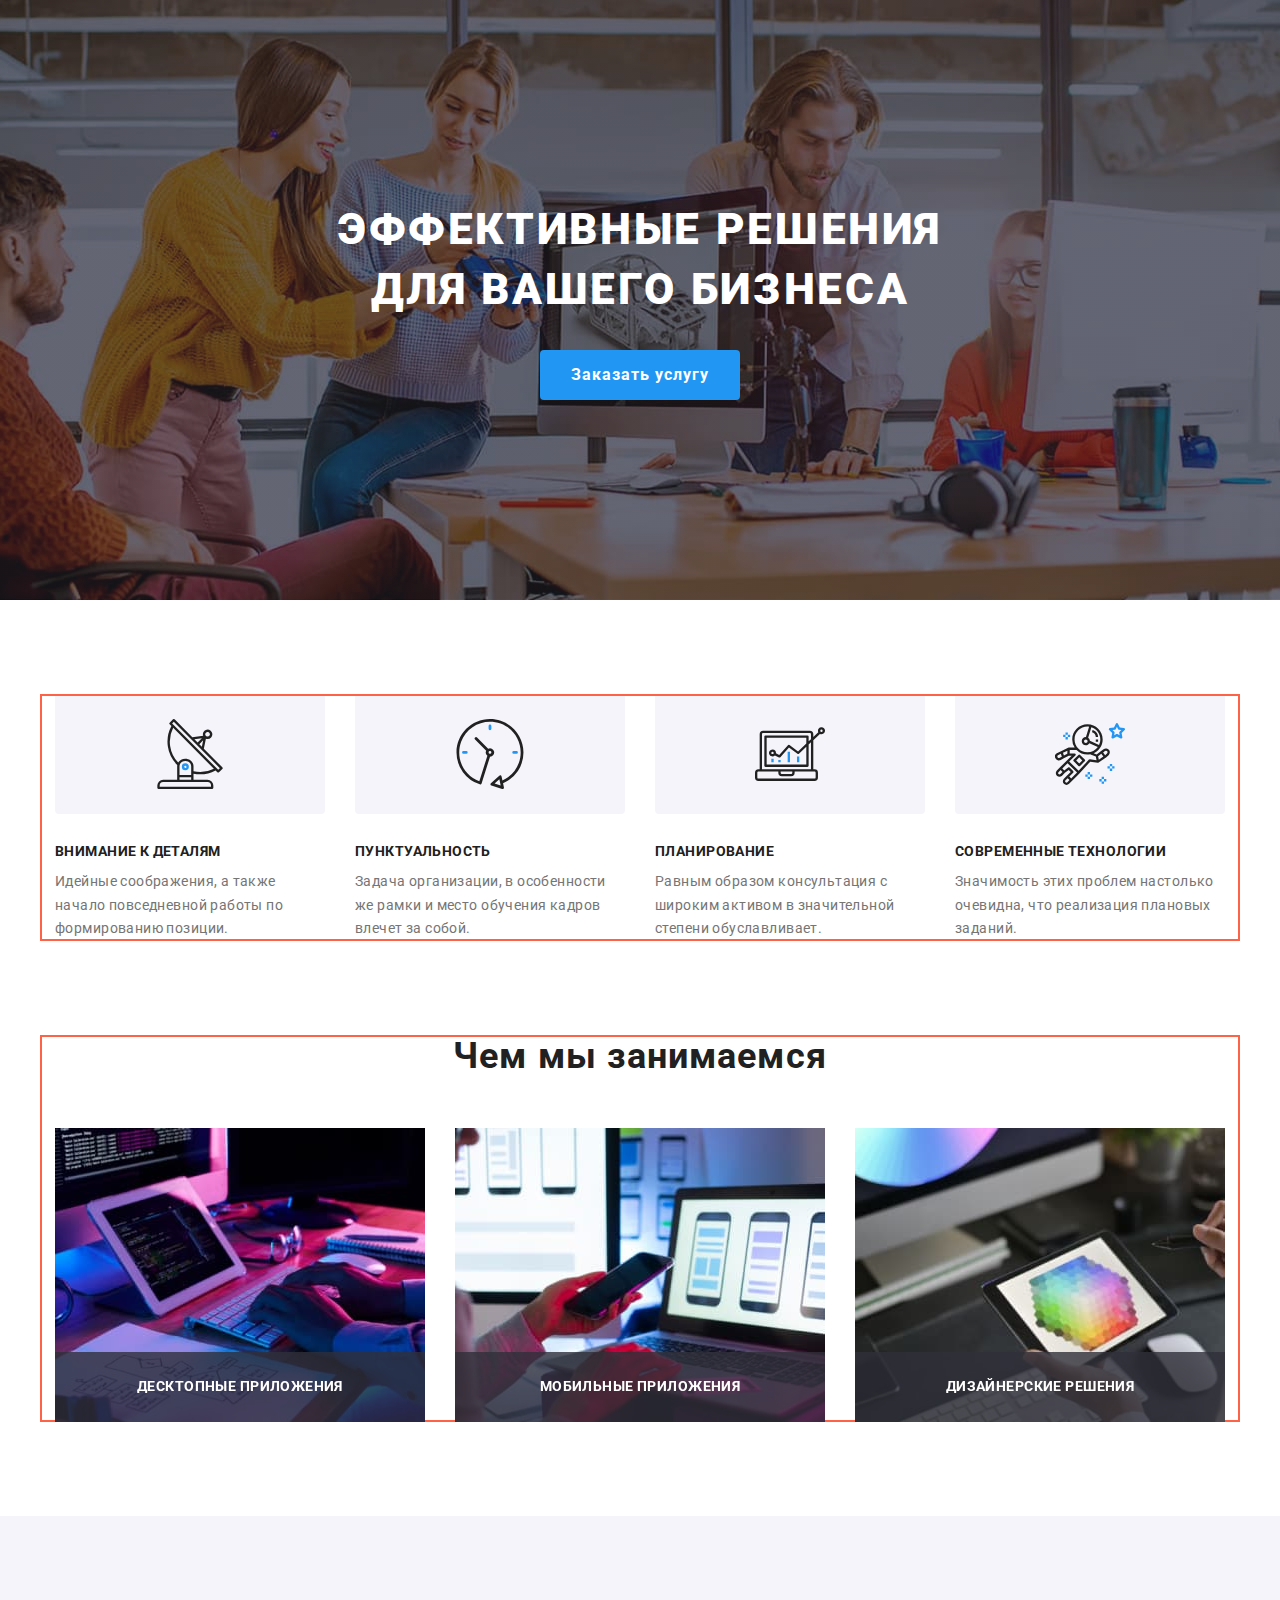
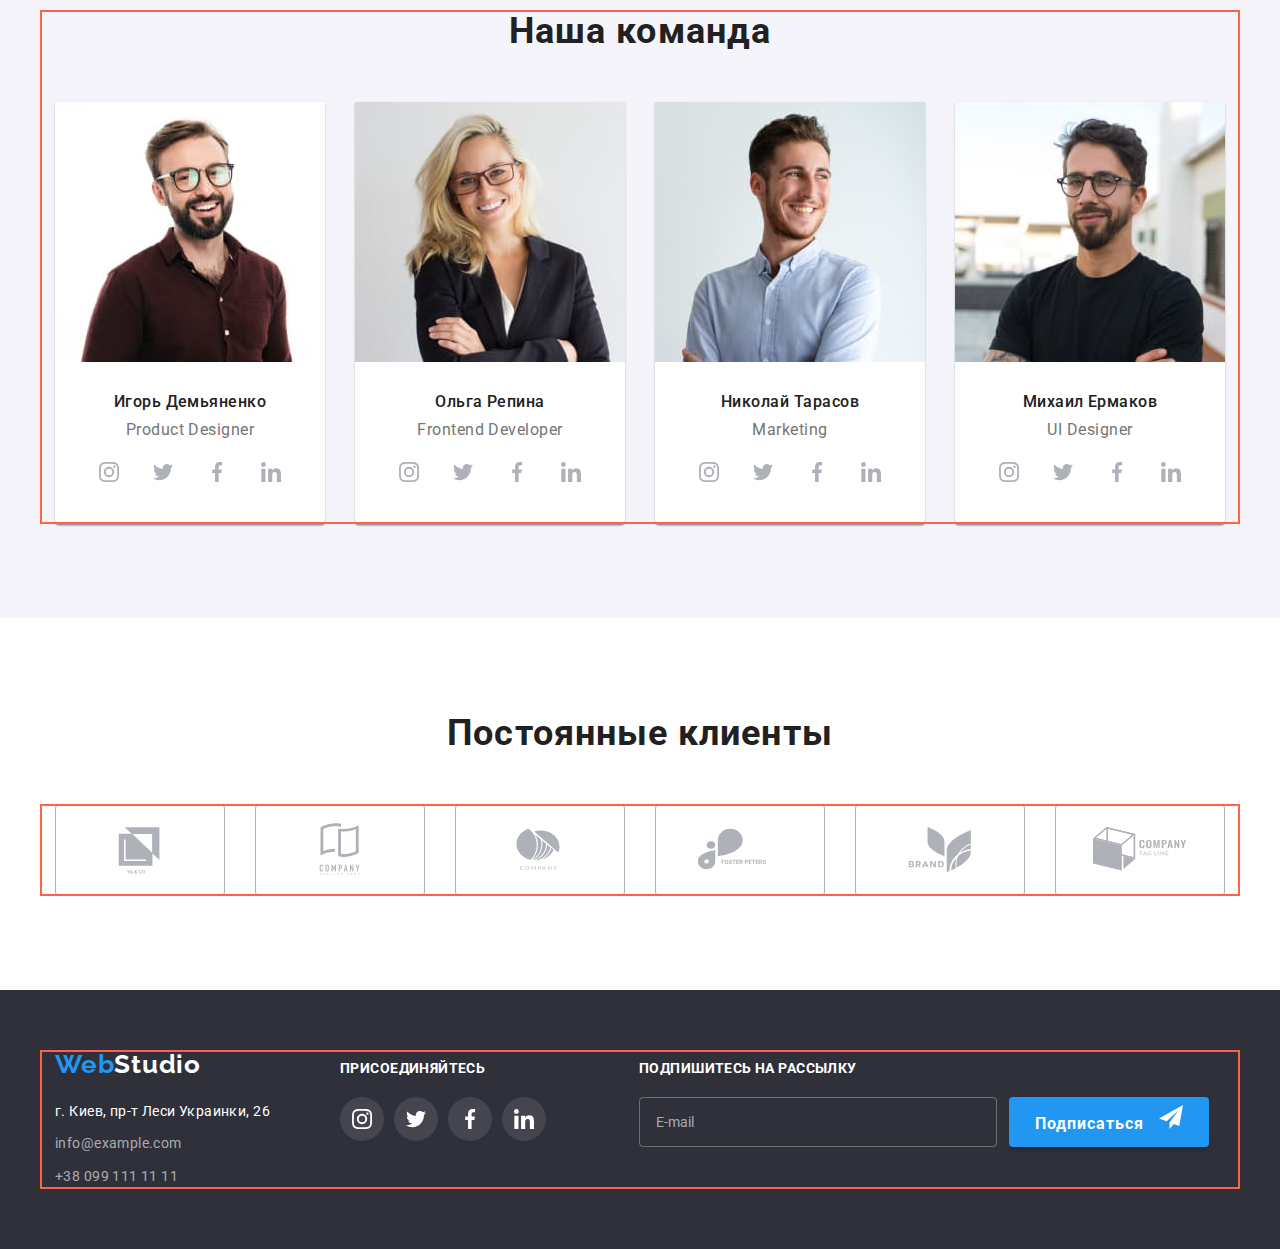
==== commit 0fb57c41: "optimise markup for another devices" ====
--- a/index.html
+++ b/index.html
@@ -60,7 +60,7 @@
       </div>
     </header> -->
     <main>
-      <!-- <section class="hero">
+      <section class="hero">
         <div class="hero__container">
           <h1 class="hero__title">Эффективные решения для вашего бизнеса</h1>
           <button class="hero__button button" type="button" data-modal-open>Заказать услугу</button>
@@ -167,7 +167,7 @@
             </div>
           </div>
         </div>
-      </section> -->
+      </section>
       <section class="features section">
         <div class="features__container container">
           <h2 class="featuder__subtitle subtitle visually-hidden">Наши особенности</h2>
--- a/css/main.min.css
+++ b/css/main.min.css
@@ -1 +1 @@
-:root{--primary-description-color: #757575;--primary-white-color: #ffffff;--title-color: #212121;--logo-color: #000000;--primary-blue-color: #2196f3;--hover-button-color: #188ce8;--primary-button-color: #f5f4fa;--footer-bg-color: #2f303a;--primary-bg-color: #e5e5e5;--primary-font-size: 14px;--primary-font-weight: 400;--primary-font-family: Roboto, sans-serif;--animation: 250ms cubic-bezier(0.4, 0, 0.2, 1)}body{background-color:var(--primary-white-color);font-size:var(--primary-font-size);font-weight:var(--primary-font-weight);font-family:var(--primary-font-family)}.container{max-width:480px;padding-left:15px;padding-right:15px;margin-left:auto;margin-right:auto;outline:2px solid tomato;outline-offset:-2px}@media screen and (min-width: 768px){.container{max-width:768px}}@media screen and (min-width: 1200px){.container{max-width:1200px}}ul{margin:0;padding:0;list-style:none}h1,h2,h3,h4,h5,h6,p{margin:0}img{display:block;max-width:100%;height:auto}input{display:-webkit-box;display:-ms-flexbox;display:flex;cursor:pointer}button{cursor:pointer}.link{text-decoration:none;color:currentColor}.section{padding-top:60px;padding-bottom:60px}@media screen and (min-width: 1200px){.section{padding-top:94px;padding-bottom:94px}}.subtitle{margin-bottom:50px;font-weight:700;font-size:36px;line-height:1.17;text-align:center;letter-spacing:.03em;color:var(--title-color)}.button{width:200px;height:50px;border-radius:4px;border:none;font-weight:700;font-family:inherit;font-size:16px;line-height:1.87;text-align:center;letter-spacing:.06em}.header{border-bottom:1px solid #ececec}.header__container{display:-webkit-box;display:-ms-flexbox;display:flex}.header__logo{padding-top:24px;padding-bottom:25px;font-family:Raleway,sans-serif;font-weight:700;font-size:26px;line-height:1.15;letter-spacing:.03em;color:var(--primary-blue-color)}.header__logo--primary{color:var(--logo-color)}.navigation__list{display:-webkit-box;display:-ms-flexbox;display:flex;margin-left:93px}.navigation__item{position:relative}.navigation__item:not(:last-child){margin-right:50px}.navigation__link{display:block;padding-top:32px;padding-bottom:32px;-webkit-transition:color var(--animation);transition:color var(--animation);font-weight:500;line-height:1.14;letter-spacing:.02em;color:var(--title-color)}.navigation__link--current{color:var(--primary-blue-color)}.navigation__link--current::after{content:"";position:absolute;left:0;bottom:-1px;width:100%;border-radius:2px;border-bottom:4px solid var(--primary-blue-color)}.navigation__link:hover,.navigation__link:focus{color:var(--primary-blue-color)}.header-contacts{display:-webkit-box;display:-ms-flexbox;display:flex;margin-left:auto}.header-contacts__item>.header-contacts__link{display:-webkit-box;display:-ms-flexbox;display:flex;-webkit-box-align:center;-ms-flex-align:center;align-items:center;font-weight:500;line-height:1.14;letter-spacing:.02em;color:var(--primary-description-color)}.header-contacts__item:not(:last-child){margin-right:50px}.header-contacts__link{display:block;padding-top:32px;padding-bottom:32px;-webkit-transition:color var(--animation),fill var(--animation);transition:color var(--animation),fill var(--animation)}.header-contacts__link:hover,.header-contacts__link:focus{color:var(--primary-blue-color);fill:var(--primary-blue-color)}.header-contacts__icon--wrapper{display:-webkit-box;display:-ms-flexbox;display:flex;margin-right:10px}.header-contacts__icon{fill:currentColor}.hero{background-image:-webkit-gradient(linear, left top, left bottom, from(rgba(47, 48, 58, 0.4)), to(rgba(47, 48, 58, 0.4))),url(../images/hero-opti.jpeg);background-image:linear-gradient(rgba(47, 48, 58, 0.4), rgba(47, 48, 58, 0.4)),url(../images/hero-opti.jpeg);background-size:cover;background-repeat:no-repeat;background-position:50% 50%;max-width:1600px;margin-left:auto;margin-right:auto;background-color:#c4c4c4;text-align:center;padding-top:200px;padding-bottom:200px}.hero__container{margin:0 auto;width:696px}.hero__title{margin-bottom:30px;font-weight:900;font-size:44px;line-height:1.36;color:var(--primary-white-color);letter-spacing:.06em;text-transform:uppercase;text-align:center}.hero__button{background-color:var(--primary-blue-color);color:var(--primary-white-color);-webkit-transition:background-color var(--animation);transition:background-color var(--animation)}.hero__button:hover,.hero__button:focus{background-color:var(--hover-button-color)}.backdrop{position:fixed;top:0;left:0;width:100%;height:100%;background-color:rgba(0,0,0,.2);opacity:1;visibility:visible;-webkit-transition:opacity var(--animation);transition:opacity var(--animation)}.is-hidden{opacity:0;pointer-events:none}.backdrop.is-hidden .modal{-webkit-transform:translate(-50%, -50%) scale(2);transform:translate(-50%, -50%) scale(2)}.modal{position:absolute;top:50%;left:50%;-webkit-transform:translate(-50%, -50%) scale(1);transform:translate(-50%, -50%) scale(1);min-height:581px;min-width:528px;padding:40px;background-color:var(--primary-white-color);-webkit-box-shadow:1px 0px 2px rgba(0,0,0,.2),1px 0px 1px rgba(0,0,0,.14),3px 0px 1px rgba(0,0,0,.12);box-shadow:1px 0px 2px rgba(0,0,0,.2),1px 0px 1px rgba(0,0,0,.14),3px 0px 1px rgba(0,0,0,.12);border-radius:4px;-webkit-transition:-webkit-transform var(--animation);transition:-webkit-transform var(--animation);transition:transform var(--animation);transition:transform var(--animation), -webkit-transform var(--animation)}.button-close{position:absolute;display:-webkit-box;display:-ms-flexbox;display:flex;-webkit-box-align:center;-ms-flex-align:center;align-items:center;-webkit-box-pack:center;-ms-flex-pack:center;justify-content:center;width:30px;height:30px;top:8px;right:8px;border-radius:50%;background-color:var(--primary-white-color);border:1px solid rgba(0,0,0,.1);-webkit-transition:fill var(--animation);transition:fill var(--animation)}.button-close:hover,.button-close:focus{fill:var(--primary-blue-color)}.modal__title{margin-bottom:12px;font-weight:700;font-size:20px;line-height:1.15;text-align:center;letter-spacing:.03em;color:var(--title-color)}.modal__button{margin:0 auto;margin-top:30px;display:-webkit-box;display:-ms-flexbox;display:flex;-webkit-box-pack:center;-ms-flex-pack:center;justify-content:center;-webkit-box-align:center;-ms-flex-align:center;align-items:center;background-color:var(--primary-blue-color);color:var(--primary-white-color);-webkit-box-shadow:0px 4px 4px rgba(0,0,0,.15);box-shadow:0px 4px 4px rgba(0,0,0,.15);-webkit-transition:background-color var(--animation);transition:background-color var(--animation)}.modal__button:hover,.modal__button:focus{background-color:var(--hover-button-color)}.modal__wrapper{margin-bottom:10px;position:relative}.modal__input{padding-left:35px;min-height:40px;width:100%;display:-webkit-box;display:-ms-flexbox;display:flex;-webkit-box-orient:vertical;-webkit-box-direction:normal;-ms-flex-direction:column;flex-direction:column;-webkit-box-align:start;-ms-flex-align:start;align-items:flex-start;cursor:pointer;outline:rgba(0,0,0,0);border:1px solid rgba(33,33,33,.2);margin-top:4px;-webkit-transition:border-color var(--animation);transition:border-color var(--animation);border-radius:4px}.modal__input:hover,.modal__input:focus{border-color:var(--primary-blue-color)}.modal__label{font-size:12px;position:relative;width:100%;display:-webkit-box;display:-ms-flexbox;display:flex;-webkit-box-orient:vertical;-webkit-box-direction:normal;-ms-flex-direction:column;flex-direction:column;-webkit-box-align:start;-ms-flex-align:start;align-items:flex-start;cursor:pointer;color:var(--primary-description-color)}.modal__field{position:relative;width:100%}.modal__icon{position:absolute;display:-webkit-box;display:-ms-flexbox;display:flex;margin-left:12px;top:50%;-webkit-transform:translate(0%, -50%);transform:translate(0%, -50%);-webkit-transition:fill var(--animation);transition:fill var(--animation)}.modal__input:hover+.modal__icon,.modal__input:focus+.modal__icon{fill:var(--primary-blue-color)}.modal-comment__textarea{min-height:120px;margin-top:4px;-webkit-box-orient:vertical;-webkit-box-direction:normal;-ms-flex-direction:column;flex-direction:column;display:-webkit-box;display:-ms-flexbox;display:flex;-webkit-box-align:start;-ms-flex-align:start;align-items:flex-start;width:100%;resize:none;cursor:pointer;padding:12px 16px;outline:rgba(0,0,0,0);border-color:rgba(33,33,33,.2);border-radius:4px;-webkit-transition:border-color var(--animation);transition:border-color var(--animation)}.modal-comment__textarea::-webkit-input-placeholder{color:rgba(117,117,117,.5);font-size:14px}.modal-comment__textarea::-moz-placeholder{color:rgba(117,117,117,.5);font-size:14px}.modal-comment__textarea:-ms-input-placeholder{color:rgba(117,117,117,.5);font-size:14px}.modal-comment__textarea::-ms-input-placeholder{color:rgba(117,117,117,.5);font-size:14px}.modal-comment__textarea::placeholder{color:rgba(117,117,117,.5);font-size:14px}.modal-comment__textarea:hover,.modal-comment__textarea:focus{border-color:var(--primary-blue-color)}.modal-agreement__wrapper{display:-webkit-box;display:-ms-flexbox;display:flex;-webkit-box-pack:center;-ms-flex-pack:center;justify-content:center;-webkit-box-align:center;-ms-flex-align:center;align-items:center;margin-top:20px}.modal-agreement__title{color:var(--primary-description-color);line-height:1.71;letter-spacing:.03em;cursor:pointer}.modal-agreement__link{line-height:1.71;letter-spacing:.03em;color:var(--primary-blue-color)}.modal-agreement__border{display:-webkit-inline-box;display:-ms-inline-flexbox;display:inline-flex;-webkit-box-align:center;-ms-flex-align:center;align-items:center;-webkit-box-pack:center;-ms-flex-pack:center;justify-content:center;width:16px;height:15px;border-radius:2px;outline:2px solid var(--title-color);margin-right:7px;cursor:pointer;outline-offset:-2px;-webkit-transition:background-color var(--animation),outline-color var(--animation);transition:background-color var(--animation),outline-color var(--animation)}.modal-agreement__icon{fill:rgba(0,0,0,0)}.modal-agreement__checkbox:checked+.modal-agreement__border{background-color:var(--primary-blue-color);outline-color:var(--primary-blue-color);border:none}.modal-agreement__checkbox:checked+.modal-agreement__border>.modal-agreement__icon{fill:var(--primary-white-color)}@media screen and (max-width: 1199px){.engagement{display:none}}.engagement__list{display:-webkit-box;display:-ms-flexbox;display:flex;gap:30px}.engagement__item{width:370px}.engagement__description{position:absolute;bottom:0;width:100%;height:70px;display:-webkit-box;display:-ms-flexbox;display:flex;-webkit-box-align:center;-ms-flex-align:center;align-items:center;-webkit-box-pack:center;-ms-flex-pack:center;justify-content:center;font-weight:700;font-size:14px;line-height:1.14;text-align:center;letter-spacing:.03em;text-transform:uppercase;background-color:rgba(47,48,58,.8);color:var(--primary-white-color)}.engagement__description--wrapper{position:relative;display:-webkit-box;display:-ms-flexbox;display:flex;-webkit-box-align:center;-ms-flex-align:center;align-items:center;-webkit-box-pack:center;-ms-flex-pack:center;justify-content:center}.team{background-color:var(--primary-button-color)}.team .team__list{display:-webkit-box;display:-ms-flexbox;display:flex;-ms-flex-wrap:wrap;flex-wrap:wrap;gap:30px}@media screen and (min-width: 1200px){.team .team__list{-ms-flex-wrap:nowrap;flex-wrap:nowrap}}.team__member{background-color:var(--primary-white-color);-webkit-box-shadow:0px 1px 3px rgba(0,0,0,.12),0px 1px 1px rgba(0,0,0,.14),0px 2px 1px rgba(0,0,0,.2);box-shadow:0px 1px 3px rgba(0,0,0,.12),0px 1px 1px rgba(0,0,0,.14),0px 2px 1px rgba(0,0,0,.2);border-radius:0px 0px 4px 4px;-ms-flex-preferred-size:450px;flex-basis:450px}@media screen and (min-width: 768px){.team__member{-ms-flex-preferred-size:354px;flex-basis:354px}}@media screen and (min-width: 1200px){.team__member{-ms-flex-preferred-size:270px;flex-basis:270px}}@media screen and (max-width: 479px){.team__image{max:width 100%}}@media screen and (min-width: 480px){.team__image{width:450px}}@media screen and (min-width: 768px){.team__image{width:354px}}@media screen and (min-width: 1200px){.team__image{width:270px}}.team__text{padding-top:30px;padding-bottom:30px}.team__name{margin-bottom:10px;font-weight:500;font-size:16px;line-height:1.19;color:var(--title-color);text-align:center;letter-spacing:.03em}.team__position{margin-bottom:10px;font-size:16px;line-height:1.18;text-align:center;letter-spacing:.03em;color:var(--primary-description-color)}.social-icon{display:-webkit-box;display:-ms-flexbox;display:flex;gap:10px;-webkit-box-pack:center;-ms-flex-pack:center;justify-content:center}.social-icon__logo{fill:currentColor}.social-icon__item{fill:currentColor;display:-webkit-box;display:-ms-flexbox;display:flex;-webkit-box-pack:center;-ms-flex-pack:center;justify-content:center;height:44px;width:44px}.social-icon__item:last-child{margin-right:0}.social-icon__link{border-radius:50%;color:#afb1b8;width:44px;height:44px;display:-webkit-box;display:-ms-flexbox;display:flex;-webkit-box-align:center;-ms-flex-align:center;align-items:center;-webkit-box-pack:center;-ms-flex-pack:center;justify-content:center;-webkit-transition:fill var(--animation),color var(--animation),background-color var(--animation);transition:fill var(--animation),color var(--animation),background-color var(--animation)}.social-icon__link:hover,.social-icon__link:focus{fill:var(--primary-white-color);color:var(--primary-white-color);background-color:var(--primary-blue-color)}.portfolio-button--wrapper{margin-bottom:50px}.portfolio-button__list{display:-webkit-box;display:-ms-flexbox;display:flex;-webkit-box-pack:center;-ms-flex-pack:center;justify-content:center}.portfolio-button__item:not(:last-child){margin-right:8px}.portfolio-button__btn{font-family:inherit;font-weight:500;font-size:16px;line-height:1.6;text-align:center;letter-spacing:.03em;padding:6px 22px;border:none;border-radius:4px;background-color:var(--primary-button-color);color:var(--title-color);-webkit-transition:color var(--animation),background-color var(--animation),-webkit-box-shadow var(--animation);transition:color var(--animation),background-color var(--animation),-webkit-box-shadow var(--animation);transition:color var(--animation),background-color var(--animation),box-shadow var(--animation);transition:color var(--animation),background-color var(--animation),box-shadow var(--animation),-webkit-box-shadow var(--animation)}.portfolio-button__btn:focus,.portfolio-button__btn:hover{color:var(--primary-white-color);background-color:var(--primary-blue-color);-webkit-box-shadow:0px 3px 1px rgba(0,0,0,.1),0px 1px 2px rgba(0,0,0,.08),0px 2px 2px rgba(0,0,0,.12);box-shadow:0px 3px 1px rgba(0,0,0,.1),0px 1px 2px rgba(0,0,0,.08),0px 2px 2px rgba(0,0,0,.12)}.projects{-ms-flex-wrap:wrap;flex-wrap:wrap;display:-webkit-box;display:-ms-flexbox;display:flex;gap:30px}.projects__item{-ms-flex-preferred-size:370px;flex-basis:370px;height:100%}.projects__card{display:block;-webkit-transition:opacity var(--animation),-webkit-box-shadow var(--animation);transition:opacity var(--animation),-webkit-box-shadow var(--animation);transition:box-shadow var(--animation),opacity var(--animation);transition:box-shadow var(--animation),opacity var(--animation),-webkit-box-shadow var(--animation)}.projects__card:hover,.projects__card:focus{-webkit-box-shadow:0px 1px 1px rgba(0,0,0,.12),0px 4px 4px rgba(0,0,0,.06),1px 4px 6px rgba(0,0,0,.16);box-shadow:0px 1px 1px rgba(0,0,0,.12),0px 4px 4px rgba(0,0,0,.06),1px 4px 6px rgba(0,0,0,.16)}.projects__card--wrapper{position:relative;overflow:hidden}.projects__overlay{position:absolute;left:0;top:0;opacity:0;padding:63px 24px;font-size:18px;line-height:1.55;vertical-align:top;letter-spacing:.03em;background-color:rgba(33,150,243,.9);color:var(--primary-white-color);-webkit-transform:translateY(100%);transform:translateY(100%);-webkit-transition:opacity var(--animation),-webkit-transform var(--animation);transition:opacity var(--animation),-webkit-transform var(--animation);transition:transform var(--animation),opacity var(--animation);transition:transform var(--animation),opacity var(--animation),-webkit-transform var(--animation)}.projects__item:hover .projects__overlay{-webkit-transform:translateY(0);transform:translateY(0);opacity:1}.projects__text--wrapper{overflow:hidden;padding-top:20px;padding-right:24px;padding-bottom:20px;padding-left:24px;border-right:1px solid #eee;border-bottom:1px solid #eee;border-left:1px solid #eee}.projects__title{margin-bottom:4px;text-align:left;font-weight:700;font-size:18px;line-height:2;letter-spacing:.06em;color:var(--title-color)}.projects__description{text-align:left;font-size:16px;line-height:1.87;letter-spacing:.03em;color:var(--primary-description-color)}.footer{background-color:var(--footer-bg-color);padding-top:60px;padding-bottom:60px}.footer__container{display:-webkit-box;display:-ms-flexbox;display:flex;-webkit-box-orient:vertical;-webkit-box-direction:normal;-ms-flex-direction:column;flex-direction:column;-webkit-box-align:center;-ms-flex-align:center;align-items:center}.footer-left{display:-webkit-box;display:-ms-flexbox;display:flex;-webkit-box-orient:vertical;-webkit-box-direction:normal;-ms-flex-direction:column;flex-direction:column;-webkit-box-align:center;-ms-flex-align:center;align-items:center;-webkit-box-align:baseline;-ms-flex-align:baseline;align-items:baseline;gap:70px}.footer-address{display:-webkit-box;display:-ms-flexbox;display:flex;-webkit-box-align:center;-ms-flex-align:center;align-items:center;-webkit-box-orient:vertical;-webkit-box-direction:normal;-ms-flex-direction:column;flex-direction:column}.footer__logo{padding-top:0;padding-bottom:0;margin-bottom:20px;display:block}.footer__logo--secondary{color:var(--primary-white-color)}.footer-address__list{display:-webkit-box;display:-ms-flexbox;display:flex;-webkit-box-align:center;-ms-flex-align:center;align-items:center;-webkit-box-orient:vertical;-webkit-box-direction:normal;-ms-flex-direction:column;flex-direction:column}.footer-address__link{display:block;margin-bottom:8px;font-style:normal;line-height:1.71;letter-spacing:.03em;color:var(--primary-white-color);-webkit-transition:color var(--animation);transition:color var(--animation)}@media screen and (min-width: 1200px){.footer-address__link{margin-bottom:9px}}.footer-address__link:focus,.footer-address__link:hover{color:var(--primary-blue-color)}.footer-contacts__item:not(:last-child){margin-bottom:8px}@media screen and (min-width: 1200px){.footer-contacts__item:not(:last-child){margin-bottom:9px}}.footer-contacts__link{font-style:normal;line-height:1.71;letter-spacing:.03em;color:rgba(255,255,255,.6);-webkit-transition:color var(--animation);transition:color var(--animation)}.footer-contacts__link:focus,.footer-contacts__link:hover{color:var(--primary-blue-color)}.footer-social{display:-webkit-box;display:-ms-flexbox;display:flex;-webkit-box-align:center;-ms-flex-align:center;align-items:center;-webkit-box-orient:vertical;-webkit-box-direction:normal;-ms-flex-direction:column;flex-direction:column;margin-bottom:60px}.footer-social__description{margin-bottom:20px;font-weight:700;font-size:14px;line-height:1.14;letter-spacing:.03em;text-transform:uppercase;color:var(--primary-white-color)}.footer-social__list{display:-webkit-box;display:-ms-flexbox;display:flex;gap:10px;-webkit-box-pack:center;-ms-flex-pack:center;justify-content:center}.footer-social__item{fill:currentColor;display:-webkit-box;display:-ms-flexbox;display:flex;-webkit-box-pack:center;-ms-flex-pack:center;justify-content:center;height:44px;width:44px}.footer-social__item:last-child{margin-right:0}.footer-social__link{color:var(--primary-white-color);background-color:rgba(255,255,255,.1);border-radius:50%;width:44px;height:44px;display:-webkit-box;display:-ms-flexbox;display:flex;-webkit-box-align:center;-ms-flex-align:center;align-items:center;-webkit-box-pack:center;-ms-flex-pack:center;justify-content:center;-webkit-transition:fill var(--animation),color var(--animation),background-color var(--animation);transition:fill var(--animation),color var(--animation),background-color var(--animation)}.footer-social__link:hover,.footer-social__link:focus{fill:var(--primary-white-color);color:var(--primary-white-color);background-color:var(--primary-blue-color);border-radius:50%}.footer-social__icon{fill:currentColor}.footer-right{display:-webkit-box;display:-ms-flexbox;display:flex;-webkit-box-orient:vertical;-webkit-box-direction:normal;-ms-flex-direction:column;flex-direction:column;-webkit-box-align:center;-ms-flex-align:center;align-items:center}.footer-right__subscription{display:-webkit-box;display:-ms-flexbox;display:flex;-webkit-box-orient:vertical;-webkit-box-direction:normal;-ms-flex-direction:column;flex-direction:column;-webkit-box-align:center;-ms-flex-align:center;align-items:center}.footer-right__label{margin-bottom:20px}.footer-right__input{height:50px;width:358px;background-color:inherit;border:1px solid rgba(255,255,255,.3);border-radius:4px;padding-left:16px;outline:none;color:var(--primary-white-color)}.footer-right__input::-webkit-input-placeholder{color:rgba(255,255,255,.6)}.footer-right__input::-moz-placeholder{color:rgba(255,255,255,.6)}.footer-right__input:-ms-input-placeholder{color:rgba(255,255,255,.6)}.footer-right__input::-ms-input-placeholder{color:rgba(255,255,255,.6)}.footer-right__input::placeholder{color:rgba(255,255,255,.6)}.footer-right__button{background-color:var(--primary-blue-color);color:var(--primary-white-color);-webkit-box-shadow:0px 4px 4px rgba(0,0,0,.15);box-shadow:0px 4px 4px rgba(0,0,0,.15)}.footer-right__icon{margin-left:10px;fill:var(--primary-white-color)}@media screen and (min-width: 1200px){.features{padding-bottom:0}}@media screen and (min-width: 768px){.features__list{display:-webkit-box;display:-ms-flexbox;display:flex;-ms-flex-wrap:wrap;flex-wrap:wrap;gap:30px}}@media screen and (min-width: 1200px){.features__list{display:-webkit-box;display:-ms-flexbox;display:flex;-ms-flex-wrap:nowrap;flex-wrap:nowrap}}.features__item:not(:last-child){margin-bottom:30px}@media screen and (min-width: 768px){.features__item:not(:last-child){margin-bottom:0}}.features__icon--wrapper{display:-webkit-box;display:-ms-flexbox;display:flex;-webkit-box-pack:center;-ms-flex-pack:center;justify-content:center;-webkit-box-align:center;-ms-flex-align:center;align-items:center;max-width:450px;height:120px;background-color:var(--primary-button-color);border-radius:4px}@media screen and (min-width: 768px){.features__icon--wrapper{max-width:354px}}@media screen and (min-width: 1200px){.features__icon--wrapper{max-width:270px}}.features__title{margin-bottom:10px;font-size:14px;font-weight:700;color:var(--title-color);line-height:1.14;letter-spacing:.03em;text-transform:uppercase;display:-webkit-box;display:-ms-flexbox;display:flex;-webkit-box-pack:center;-ms-flex-pack:center;justify-content:center;margin-top:30px}@media screen and (min-width: 768px){.features__title{display:block}}.features__description{line-height:1.71;letter-spacing:.03em;color:var(--primary-description-color)}@media screen and (min-width: 768px){.features__description{max-width:354px}}.clients__list{display:-webkit-box;display:-ms-flexbox;display:flex;-ms-flex-wrap:wrap;flex-wrap:wrap;gap:30px}@media screen and (min-width: 1200px){.clients__list{-ms-flex-wrap:nowrap;flex-wrap:nowrap}}.clients__item{width:170px;height:92px}@media screen and (min-width: 480px){.clients__item{width:210px}}@media screen and (min-width: 768px){.clients__item{width:226px}}@media screen and (min-width: 1200px){.clients__item{width:170px}}.clients__card{height:92px;width:170px;display:-webkit-box;display:-ms-flexbox;display:flex;-webkit-box-pack:center;-ms-flex-pack:center;justify-content:center;-webkit-box-align:center;-ms-flex-align:center;align-items:center;color:#afb1b8;border:1px solid #afb1b8;border-radius:4px;-webkit-transition:border var(--animation),fill var(--animation),color var(--animation);transition:border var(--animation),fill var(--animation),color var(--animation)}@media screen and (min-width: 480px){.clients__card{width:210px}}@media screen and (min-width: 768px){.clients__card{width:226px}}@media screen and (min-width: 1200px){.clients__card{width:170px}}.clients__card:hover,.clients__card:focus{border:1px solid var(--primary-blue-color);fill:var(--primary-blue-color);color:var(--primary-blue-color)}.clients__icon{fill:currentColor}.visually-hidden{position:absolute;white-space:nowrap;width:1px;height:1px;overflow:hidden;border:0;padding:0;clip:rect(0 0 0 0);-webkit-clip-path:inset(50%);clip-path:inset(50%);margin:-1px}/*# sourceMappingURL=main.min.css.map */+:root{--primary-description-color: #757575;--primary-white-color: #ffffff;--title-color: #212121;--logo-color: #000000;--primary-blue-color: #2196f3;--hover-button-color: #188ce8;--primary-button-color: #f5f4fa;--footer-bg-color: #2f303a;--primary-bg-color: #e5e5e5;--primary-font-size: 14px;--primary-font-weight: 400;--primary-font-family: Roboto, sans-serif;--animation: 250ms cubic-bezier(0.4, 0, 0.2, 1)}body{background-color:var(--primary-white-color);font-size:var(--primary-font-size);font-weight:var(--primary-font-weight);font-family:var(--primary-font-family)}.container{max-width:480px;padding-left:15px;padding-right:15px;margin-left:auto;margin-right:auto;outline:2px solid tomato;outline-offset:-2px}@media screen and (min-width: 768px){.container{max-width:768px}}@media screen and (min-width: 1200px){.container{max-width:1200px}}ul{margin:0;padding:0;list-style:none}h1,h2,h3,h4,h5,h6,p{margin:0}img{display:block;max-width:100%;height:auto}input{display:-webkit-box;display:-ms-flexbox;display:flex;cursor:pointer}button{cursor:pointer}.link{text-decoration:none;color:currentColor}.section{padding-top:60px;padding-bottom:60px}@media screen and (min-width: 1200px){.section{padding-top:94px;padding-bottom:94px}}.subtitle{margin-bottom:50px;font-weight:700;font-size:36px;line-height:1.17;text-align:center;letter-spacing:.03em;color:var(--title-color)}.button{width:200px;height:50px;border-radius:4px;border:none;font-weight:700;font-family:inherit;font-size:16px;line-height:1.87;text-align:center;letter-spacing:.06em}.header{border-bottom:1px solid #ececec}.header__container{display:-webkit-box;display:-ms-flexbox;display:flex}.header__logo{padding-top:24px;padding-bottom:25px;font-family:Raleway,sans-serif;font-weight:700;font-size:26px;line-height:1.15;letter-spacing:.03em;color:var(--primary-blue-color)}.header__logo--primary{color:var(--logo-color)}.navigation__list{display:-webkit-box;display:-ms-flexbox;display:flex;margin-left:93px}.navigation__item{position:relative}.navigation__item:not(:last-child){margin-right:50px}.navigation__link{display:block;padding-top:32px;padding-bottom:32px;-webkit-transition:color var(--animation);transition:color var(--animation);font-weight:500;line-height:1.14;letter-spacing:.02em;color:var(--title-color)}.navigation__link--current{color:var(--primary-blue-color)}.navigation__link--current::after{content:"";position:absolute;left:0;bottom:-1px;width:100%;border-radius:2px;border-bottom:4px solid var(--primary-blue-color)}.navigation__link:hover,.navigation__link:focus{color:var(--primary-blue-color)}.header-contacts{display:-webkit-box;display:-ms-flexbox;display:flex;margin-left:auto}.header-contacts__item>.header-contacts__link{display:-webkit-box;display:-ms-flexbox;display:flex;-webkit-box-align:center;-ms-flex-align:center;align-items:center;font-weight:500;line-height:1.14;letter-spacing:.02em;color:var(--primary-description-color)}.header-contacts__item:not(:last-child){margin-right:50px}.header-contacts__link{display:block;padding-top:32px;padding-bottom:32px;-webkit-transition:color var(--animation),fill var(--animation);transition:color var(--animation),fill var(--animation)}.header-contacts__link:hover,.header-contacts__link:focus{color:var(--primary-blue-color);fill:var(--primary-blue-color)}.header-contacts__icon--wrapper{display:-webkit-box;display:-ms-flexbox;display:flex;margin-right:10px}.header-contacts__icon{fill:currentColor}.hero{background-image:-webkit-gradient(linear, left top, left bottom, from(rgba(47, 48, 58, 0.4)), to(rgba(47, 48, 58, 0.4))),url(../images/hero-opti.jpeg);background-image:linear-gradient(rgba(47, 48, 58, 0.4), rgba(47, 48, 58, 0.4)),url(../images/hero-opti.jpeg);background-size:cover;background-repeat:no-repeat;background-position:50% 50%;max-width:1600px;margin-left:auto;margin-right:auto;background-color:#c4c4c4;text-align:center;padding-top:200px;padding-bottom:200px}.hero__container{margin:0 auto;width:360px}@media screen and (min-width: 1200px){.hero__container{width:696px}}.hero__title{margin-bottom:30px;font-weight:900;font-size:26px;line-height:1.36;color:var(--primary-white-color);letter-spacing:.06em;text-transform:uppercase;text-align:center}@media screen and (min-width: 1200px){.hero__title{font-size:44px}}.hero__button{background-color:var(--primary-blue-color);color:var(--primary-white-color);-webkit-transition:background-color var(--animation);transition:background-color var(--animation)}.hero__button:hover,.hero__button:focus{background-color:var(--hover-button-color)}.backdrop{position:fixed;top:0;left:0;width:100%;height:100%;background-color:rgba(0,0,0,.2);opacity:1;visibility:visible;-webkit-transition:opacity var(--animation);transition:opacity var(--animation)}.is-hidden{opacity:0;pointer-events:none}.backdrop.is-hidden .modal{-webkit-transform:translate(-50%, -50%) scale(2);transform:translate(-50%, -50%) scale(2)}.modal{position:absolute;top:50%;left:50%;-webkit-transform:translate(-50%, -50%) scale(1);transform:translate(-50%, -50%) scale(1);min-height:609px;min-width:450px;padding:40px;background-color:var(--primary-white-color);-webkit-box-shadow:1px 0px 2px rgba(0,0,0,.2),1px 0px 1px rgba(0,0,0,.14),3px 0px 1px rgba(0,0,0,.12);box-shadow:1px 0px 2px rgba(0,0,0,.2),1px 0px 1px rgba(0,0,0,.14),3px 0px 1px rgba(0,0,0,.12);border-radius:4px;-webkit-transition:-webkit-transform var(--animation);transition:-webkit-transform var(--animation);transition:transform var(--animation);transition:transform var(--animation), -webkit-transform var(--animation)}@media screen and (min-width: 1200px){.modal{min-height:581px;min-width:528px}}.button-close{position:absolute;display:-webkit-box;display:-ms-flexbox;display:flex;-webkit-box-align:center;-ms-flex-align:center;align-items:center;-webkit-box-pack:center;-ms-flex-pack:center;justify-content:center;width:30px;height:30px;top:8px;right:8px;border-radius:50%;background-color:var(--primary-white-color);border:1px solid rgba(0,0,0,.1);-webkit-transition:fill var(--animation);transition:fill var(--animation)}.button-close:hover,.button-close:focus{fill:var(--primary-blue-color)}.modal__title{margin-bottom:12px;font-weight:700;font-size:20px;line-height:1.15;text-align:center;letter-spacing:.03em;color:var(--title-color)}.modal__button{margin:0 auto;margin-top:30px;display:-webkit-box;display:-ms-flexbox;display:flex;-webkit-box-pack:center;-ms-flex-pack:center;justify-content:center;-webkit-box-align:center;-ms-flex-align:center;align-items:center;background-color:var(--primary-blue-color);color:var(--primary-white-color);-webkit-box-shadow:0px 4px 4px rgba(0,0,0,.15);box-shadow:0px 4px 4px rgba(0,0,0,.15);-webkit-transition:background-color var(--animation);transition:background-color var(--animation)}.modal__button:hover,.modal__button:focus{background-color:var(--hover-button-color)}.modal__wrapper{margin-bottom:10px;position:relative}.modal__input{padding-left:35px;min-height:40px;width:100%;display:-webkit-box;display:-ms-flexbox;display:flex;-webkit-box-orient:vertical;-webkit-box-direction:normal;-ms-flex-direction:column;flex-direction:column;-webkit-box-align:start;-ms-flex-align:start;align-items:flex-start;cursor:pointer;outline:rgba(0,0,0,0);border:1px solid rgba(33,33,33,.2);margin-top:4px;-webkit-transition:border-color var(--animation);transition:border-color var(--animation);border-radius:4px}.modal__input:hover,.modal__input:focus{border-color:var(--primary-blue-color)}.modal__label{font-size:12px;position:relative;width:100%;display:-webkit-box;display:-ms-flexbox;display:flex;-webkit-box-orient:vertical;-webkit-box-direction:normal;-ms-flex-direction:column;flex-direction:column;-webkit-box-align:start;-ms-flex-align:start;align-items:flex-start;cursor:pointer;color:var(--primary-description-color)}.modal__field{position:relative;width:100%}.modal__icon{position:absolute;display:-webkit-box;display:-ms-flexbox;display:flex;margin-left:12px;top:50%;-webkit-transform:translate(0%, -50%);transform:translate(0%, -50%);-webkit-transition:fill var(--animation);transition:fill var(--animation)}.modal__input:hover+.modal__icon,.modal__input:focus+.modal__icon{fill:var(--primary-blue-color)}.modal-comment__textarea{min-height:120px;margin-top:4px;-webkit-box-orient:vertical;-webkit-box-direction:normal;-ms-flex-direction:column;flex-direction:column;display:-webkit-box;display:-ms-flexbox;display:flex;-webkit-box-align:start;-ms-flex-align:start;align-items:flex-start;width:100%;resize:none;cursor:pointer;padding:12px 16px;outline:rgba(0,0,0,0);border-color:rgba(33,33,33,.2);border-radius:4px;-webkit-transition:border-color var(--animation);transition:border-color var(--animation)}.modal-comment__textarea::-webkit-input-placeholder{color:rgba(117,117,117,.5);font-size:14px}.modal-comment__textarea::-moz-placeholder{color:rgba(117,117,117,.5);font-size:14px}.modal-comment__textarea:-ms-input-placeholder{color:rgba(117,117,117,.5);font-size:14px}.modal-comment__textarea::-ms-input-placeholder{color:rgba(117,117,117,.5);font-size:14px}.modal-comment__textarea::placeholder{color:rgba(117,117,117,.5);font-size:14px}.modal-comment__textarea:hover,.modal-comment__textarea:focus{border-color:var(--primary-blue-color)}.modal-agreement__wrapper{display:-webkit-box;display:-ms-flexbox;display:flex;-webkit-box-pack:center;-ms-flex-pack:center;justify-content:center;-webkit-box-align:center;-ms-flex-align:center;align-items:center;margin-top:20px}.modal-agreement__title{color:var(--primary-description-color);line-height:1.71;letter-spacing:.03em;cursor:pointer;font-size:12px}@media screen and (min-width: 1200px){.modal-agreement__title{font-size:14px}}.modal-agreement__link{line-height:1.71;letter-spacing:.03em;color:var(--primary-blue-color);font-size:12px}@media screen and (min-width: 1200px){.modal-agreement__link{font-size:14px}}.modal-agreement__border{display:-webkit-inline-box;display:-ms-inline-flexbox;display:inline-flex;-webkit-box-align:center;-ms-flex-align:center;align-items:center;-webkit-box-pack:center;-ms-flex-pack:center;justify-content:center;width:16px;height:15px;border-radius:2px;outline:2px solid var(--title-color);margin-right:7px;cursor:pointer;outline-offset:-2px;-webkit-transition:background-color var(--animation),outline-color var(--animation);transition:background-color var(--animation),outline-color var(--animation)}.modal-agreement__icon{fill:rgba(0,0,0,0)}.modal-agreement__checkbox:checked+.modal-agreement__border{background-color:var(--primary-blue-color);outline-color:var(--primary-blue-color);border:none}.modal-agreement__checkbox:checked+.modal-agreement__border>.modal-agreement__icon{fill:var(--primary-white-color)}@media screen and (max-width: 1199px){.engagement{display:none}}.engagement__list{display:-webkit-box;display:-ms-flexbox;display:flex;gap:30px}.engagement__item{width:370px}.engagement__description{position:absolute;bottom:0;width:100%;height:70px;display:-webkit-box;display:-ms-flexbox;display:flex;-webkit-box-align:center;-ms-flex-align:center;align-items:center;-webkit-box-pack:center;-ms-flex-pack:center;justify-content:center;font-weight:700;font-size:14px;line-height:1.14;text-align:center;letter-spacing:.03em;text-transform:uppercase;background-color:rgba(47,48,58,.8);color:var(--primary-white-color)}.engagement__description--wrapper{position:relative;display:-webkit-box;display:-ms-flexbox;display:flex;-webkit-box-align:center;-ms-flex-align:center;align-items:center;-webkit-box-pack:center;-ms-flex-pack:center;justify-content:center}.team{background-color:var(--primary-button-color)}.team .team__list{display:-webkit-box;display:-ms-flexbox;display:flex;-ms-flex-wrap:wrap;flex-wrap:wrap;gap:30px}@media screen and (min-width: 1200px){.team .team__list{-ms-flex-wrap:nowrap;flex-wrap:nowrap}}.team__member{background-color:var(--primary-white-color);-webkit-box-shadow:0px 1px 3px rgba(0,0,0,.12),0px 1px 1px rgba(0,0,0,.14),0px 2px 1px rgba(0,0,0,.2);box-shadow:0px 1px 3px rgba(0,0,0,.12),0px 1px 1px rgba(0,0,0,.14),0px 2px 1px rgba(0,0,0,.2);border-radius:0px 0px 4px 4px;-ms-flex-preferred-size:450px;flex-basis:450px}@media screen and (min-width: 768px){.team__member{-ms-flex-preferred-size:354px;flex-basis:354px}}@media screen and (min-width: 1200px){.team__member{-ms-flex-preferred-size:270px;flex-basis:270px}}@media screen and (max-width: 479px){.team__image{max:width 100%}}@media screen and (min-width: 480px){.team__image{width:450px}}@media screen and (min-width: 768px){.team__image{width:354px}}@media screen and (min-width: 1200px){.team__image{width:270px}}.team__text{padding-top:30px;padding-bottom:30px}.team__name{margin-bottom:10px;font-weight:500;font-size:16px;line-height:1.19;color:var(--title-color);text-align:center;letter-spacing:.03em}.team__position{margin-bottom:10px;font-size:16px;line-height:1.18;text-align:center;letter-spacing:.03em;color:var(--primary-description-color)}.social-icon{display:-webkit-box;display:-ms-flexbox;display:flex;gap:10px;-webkit-box-pack:center;-ms-flex-pack:center;justify-content:center}.social-icon__logo{fill:currentColor}.social-icon__item{fill:currentColor;display:-webkit-box;display:-ms-flexbox;display:flex;-webkit-box-pack:center;-ms-flex-pack:center;justify-content:center;height:44px;width:44px}.social-icon__item:last-child{margin-right:0}.social-icon__link{border-radius:50%;color:#afb1b8;width:44px;height:44px;display:-webkit-box;display:-ms-flexbox;display:flex;-webkit-box-align:center;-ms-flex-align:center;align-items:center;-webkit-box-pack:center;-ms-flex-pack:center;justify-content:center;-webkit-transition:fill var(--animation),color var(--animation),background-color var(--animation);transition:fill var(--animation),color var(--animation),background-color var(--animation)}.social-icon__link:hover,.social-icon__link:focus{fill:var(--primary-white-color);color:var(--primary-white-color);background-color:var(--primary-blue-color)}.portfolio-button--wrapper{margin-bottom:50px}.portfolio-button__list{display:-webkit-box;display:-ms-flexbox;display:flex;-webkit-box-pack:center;-ms-flex-pack:center;justify-content:center}.portfolio-button__item:not(:last-child){margin-right:8px}.portfolio-button__btn{font-family:inherit;font-weight:500;font-size:16px;line-height:1.6;text-align:center;letter-spacing:.03em;padding:6px 22px;border:none;border-radius:4px;background-color:var(--primary-button-color);color:var(--title-color);-webkit-transition:color var(--animation),background-color var(--animation),-webkit-box-shadow var(--animation);transition:color var(--animation),background-color var(--animation),-webkit-box-shadow var(--animation);transition:color var(--animation),background-color var(--animation),box-shadow var(--animation);transition:color var(--animation),background-color var(--animation),box-shadow var(--animation),-webkit-box-shadow var(--animation)}.portfolio-button__btn:focus,.portfolio-button__btn:hover{color:var(--primary-white-color);background-color:var(--primary-blue-color);-webkit-box-shadow:0px 3px 1px rgba(0,0,0,.1),0px 1px 2px rgba(0,0,0,.08),0px 2px 2px rgba(0,0,0,.12);box-shadow:0px 3px 1px rgba(0,0,0,.1),0px 1px 2px rgba(0,0,0,.08),0px 2px 2px rgba(0,0,0,.12)}.projects{-ms-flex-wrap:wrap;flex-wrap:wrap;display:-webkit-box;display:-ms-flexbox;display:flex;gap:30px}.projects__item{-ms-flex-preferred-size:370px;flex-basis:370px;height:100%}.projects__card{display:block;-webkit-transition:opacity var(--animation),-webkit-box-shadow var(--animation);transition:opacity var(--animation),-webkit-box-shadow var(--animation);transition:box-shadow var(--animation),opacity var(--animation);transition:box-shadow var(--animation),opacity var(--animation),-webkit-box-shadow var(--animation)}.projects__card:hover,.projects__card:focus{-webkit-box-shadow:0px 1px 1px rgba(0,0,0,.12),0px 4px 4px rgba(0,0,0,.06),1px 4px 6px rgba(0,0,0,.16);box-shadow:0px 1px 1px rgba(0,0,0,.12),0px 4px 4px rgba(0,0,0,.06),1px 4px 6px rgba(0,0,0,.16)}.projects__card--wrapper{position:relative;overflow:hidden}.projects__overlay{position:absolute;left:0;top:0;opacity:0;padding:63px 24px;font-size:18px;line-height:1.55;vertical-align:top;letter-spacing:.03em;background-color:rgba(33,150,243,.9);color:var(--primary-white-color);-webkit-transform:translateY(100%);transform:translateY(100%);-webkit-transition:opacity var(--animation),-webkit-transform var(--animation);transition:opacity var(--animation),-webkit-transform var(--animation);transition:transform var(--animation),opacity var(--animation);transition:transform var(--animation),opacity var(--animation),-webkit-transform var(--animation)}.projects__item:hover .projects__overlay{-webkit-transform:translateY(0);transform:translateY(0);opacity:1}.projects__text--wrapper{overflow:hidden;padding-top:20px;padding-right:24px;padding-bottom:20px;padding-left:24px;border-right:1px solid #eee;border-bottom:1px solid #eee;border-left:1px solid #eee}.projects__title{margin-bottom:4px;text-align:left;font-weight:700;font-size:18px;line-height:2;letter-spacing:.06em;color:var(--title-color)}.projects__description{text-align:left;font-size:16px;line-height:1.87;letter-spacing:.03em;color:var(--primary-description-color)}.footer{background-color:var(--footer-bg-color);padding-top:60px;padding-bottom:60px}.footer__container{display:-webkit-box;display:-ms-flexbox;display:flex;-webkit-box-orient:vertical;-webkit-box-direction:normal;-ms-flex-direction:column;flex-direction:column;-webkit-box-align:center;-ms-flex-align:center;align-items:center}@media screen and (min-width: 1200px){.footer__container{-webkit-box-orient:horizontal;-webkit-box-direction:normal;-ms-flex-direction:row;flex-direction:row;-webkit-box-align:baseline;-ms-flex-align:baseline;align-items:baseline;-ms-flex-wrap:wrap;flex-wrap:wrap;gap:93px}}.footer-left{display:-webkit-box;display:-ms-flexbox;display:flex;-webkit-box-orient:vertical;-webkit-box-direction:normal;-ms-flex-direction:column;flex-direction:column;-webkit-box-align:center;-ms-flex-align:center;align-items:center;-webkit-box-align:baseline;-ms-flex-align:baseline;align-items:baseline;gap:60px}@media screen and (min-width: 768px){.footer-left{-webkit-box-orient:horizontal;-webkit-box-direction:normal;-ms-flex-direction:row;flex-direction:row;gap:165px;margin-bottom:60px}}@media screen and (min-width: 1200px){.footer-left{margin-bottom:0;gap:70px}}.footer-address{display:-webkit-box;display:-ms-flexbox;display:flex;-webkit-box-align:center;-ms-flex-align:center;align-items:center;-webkit-box-orient:vertical;-webkit-box-direction:normal;-ms-flex-direction:column;flex-direction:column}@media screen and (min-width: 1200px){.footer-address{display:block}}.footer__logo{padding-top:0;padding-bottom:0;margin-bottom:20px;display:block}.footer__logo--secondary{color:var(--primary-white-color)}.footer-address__list{display:-webkit-box;display:-ms-flexbox;display:flex;-webkit-box-align:center;-ms-flex-align:center;align-items:center;-webkit-box-orient:vertical;-webkit-box-direction:normal;-ms-flex-direction:column;flex-direction:column}@media screen and (min-width: 1200px){.footer-address__list{display:block}}.footer-address__link{display:block;margin-bottom:8px;font-style:normal;line-height:1.71;letter-spacing:.03em;color:var(--primary-white-color);-webkit-transition:color var(--animation);transition:color var(--animation)}@media screen and (min-width: 1200px){.footer-address__link{margin-bottom:9px}}.footer-address__link:focus,.footer-address__link:hover{color:var(--primary-blue-color)}.footer-contacts__item:not(:last-child){margin-bottom:8px}@media screen and (min-width: 1200px){.footer-contacts__item:not(:last-child){margin-bottom:9px}}.footer-contacts__link{font-style:normal;line-height:1.71;letter-spacing:.03em;color:rgba(255,255,255,.6);-webkit-transition:color var(--animation);transition:color var(--animation)}.footer-contacts__link:focus,.footer-contacts__link:hover{color:var(--primary-blue-color)}.footer-social{display:-webkit-box;display:-ms-flexbox;display:flex;-webkit-box-align:center;-ms-flex-align:center;align-items:center;-webkit-box-orient:vertical;-webkit-box-direction:normal;-ms-flex-direction:column;flex-direction:column;margin-bottom:60px}@media screen and (min-width: 768px){.footer-social{margin-bottom:0}}@media screen and (min-width: 1200px){.footer-social{display:block}}.footer-social__description{margin-bottom:20px;font-weight:700;font-size:14px;line-height:1.14;letter-spacing:.03em;text-transform:uppercase;color:var(--primary-white-color)}.footer-social__list{display:-webkit-box;display:-ms-flexbox;display:flex;gap:10px;-webkit-box-pack:center;-ms-flex-pack:center;justify-content:center}.footer-social__item{fill:currentColor;display:-webkit-box;display:-ms-flexbox;display:flex;-webkit-box-pack:center;-ms-flex-pack:center;justify-content:center;height:44px;width:44px}.footer-social__item:last-child{margin-right:0}.footer-social__link{color:var(--primary-white-color);background-color:rgba(255,255,255,.1);border-radius:50%;width:44px;height:44px;display:-webkit-box;display:-ms-flexbox;display:flex;-webkit-box-align:center;-ms-flex-align:center;align-items:center;-webkit-box-pack:center;-ms-flex-pack:center;justify-content:center;-webkit-transition:fill var(--animation),color var(--animation),background-color var(--animation);transition:fill var(--animation),color var(--animation),background-color var(--animation)}.footer-social__link:hover,.footer-social__link:focus{fill:var(--primary-white-color);color:var(--primary-white-color);background-color:var(--primary-blue-color);border-radius:50%}.footer-social__icon{fill:currentColor}.footer-right{display:-webkit-box;display:-ms-flexbox;display:flex;-webkit-box-orient:vertical;-webkit-box-direction:normal;-ms-flex-direction:column;flex-direction:column;-webkit-box-align:center;-ms-flex-align:center;align-items:center}@media screen and (min-width: 1200px){.footer-right{display:block}}.footer-right__subscription{display:-webkit-box;display:-ms-flexbox;display:flex;-webkit-box-orient:vertical;-webkit-box-direction:normal;-ms-flex-direction:column;flex-direction:column;-webkit-box-align:center;-ms-flex-align:center;align-items:center}@media screen and (min-width: 1200px){.footer-right__subscription{-webkit-box-orient:horizontal;-webkit-box-direction:normal;-ms-flex-direction:row;flex-direction:row}}.footer-right__label{margin-bottom:20px}@media screen and (min-width: 1200px){.footer-right__label{margin-bottom:0;margin-right:12px}}.footer-right__input{height:50px;width:358px;background-color:inherit;border:1px solid rgba(255,255,255,.3);border-radius:4px;padding-left:16px;outline:none;color:var(--primary-white-color)}.footer-right__input::-webkit-input-placeholder{color:rgba(255,255,255,.6)}.footer-right__input::-moz-placeholder{color:rgba(255,255,255,.6)}.footer-right__input:-ms-input-placeholder{color:rgba(255,255,255,.6)}.footer-right__input::-ms-input-placeholder{color:rgba(255,255,255,.6)}.footer-right__input::placeholder{color:rgba(255,255,255,.6)}.footer-right__button{background-color:var(--primary-blue-color);color:var(--primary-white-color);-webkit-box-shadow:0px 4px 4px rgba(0,0,0,.15);box-shadow:0px 4px 4px rgba(0,0,0,.15)}.footer-right__icon{margin-left:10px;fill:var(--primary-white-color)}@media screen and (min-width: 1200px){.features{padding-bottom:0}}@media screen and (min-width: 768px){.features__list{display:-webkit-box;display:-ms-flexbox;display:flex;-ms-flex-wrap:wrap;flex-wrap:wrap;gap:30px}}@media screen and (min-width: 1200px){.features__list{display:-webkit-box;display:-ms-flexbox;display:flex;-ms-flex-wrap:nowrap;flex-wrap:nowrap}}.features__item:not(:last-child){margin-bottom:30px}@media screen and (min-width: 768px){.features__item:not(:last-child){margin-bottom:0}}.features__icon--wrapper{display:-webkit-box;display:-ms-flexbox;display:flex;-webkit-box-pack:center;-ms-flex-pack:center;justify-content:center;-webkit-box-align:center;-ms-flex-align:center;align-items:center;max-width:450px;height:120px;background-color:var(--primary-button-color);border-radius:4px}@media screen and (min-width: 768px){.features__icon--wrapper{max-width:354px}}@media screen and (min-width: 1200px){.features__icon--wrapper{max-width:270px}}.features__title{margin-bottom:10px;font-size:14px;font-weight:700;color:var(--title-color);line-height:1.14;letter-spacing:.03em;text-transform:uppercase;display:-webkit-box;display:-ms-flexbox;display:flex;-webkit-box-pack:center;-ms-flex-pack:center;justify-content:center;margin-top:30px}@media screen and (min-width: 768px){.features__title{display:block}}.features__description{line-height:1.71;letter-spacing:.03em;color:var(--primary-description-color)}@media screen and (min-width: 768px){.features__description{max-width:354px}}.clients__list{display:-webkit-box;display:-ms-flexbox;display:flex;-ms-flex-wrap:wrap;flex-wrap:wrap;gap:30px}@media screen and (min-width: 1200px){.clients__list{-ms-flex-wrap:nowrap;flex-wrap:nowrap}}.clients__item{width:170px;height:92px}@media screen and (min-width: 480px){.clients__item{width:210px}}@media screen and (min-width: 768px){.clients__item{width:226px}}@media screen and (min-width: 1200px){.clients__item{width:170px}}.clients__card{height:92px;width:170px;display:-webkit-box;display:-ms-flexbox;display:flex;-webkit-box-pack:center;-ms-flex-pack:center;justify-content:center;-webkit-box-align:center;-ms-flex-align:center;align-items:center;color:#afb1b8;border:1px solid #afb1b8;border-radius:4px;-webkit-transition:border var(--animation),fill var(--animation),color var(--animation);transition:border var(--animation),fill var(--animation),color var(--animation)}@media screen and (min-width: 480px){.clients__card{width:210px}}@media screen and (min-width: 768px){.clients__card{width:226px}}@media screen and (min-width: 1200px){.clients__card{width:170px}}.clients__card:hover,.clients__card:focus{border:1px solid var(--primary-blue-color);fill:var(--primary-blue-color);color:var(--primary-blue-color)}.clients__icon{fill:currentColor}.visually-hidden{position:absolute;white-space:nowrap;width:1px;height:1px;overflow:hidden;border:0;padding:0;clip:rect(0 0 0 0);-webkit-clip-path:inset(50%);clip-path:inset(50%);margin:-1px}/*# sourceMappingURL=main.min.css.map */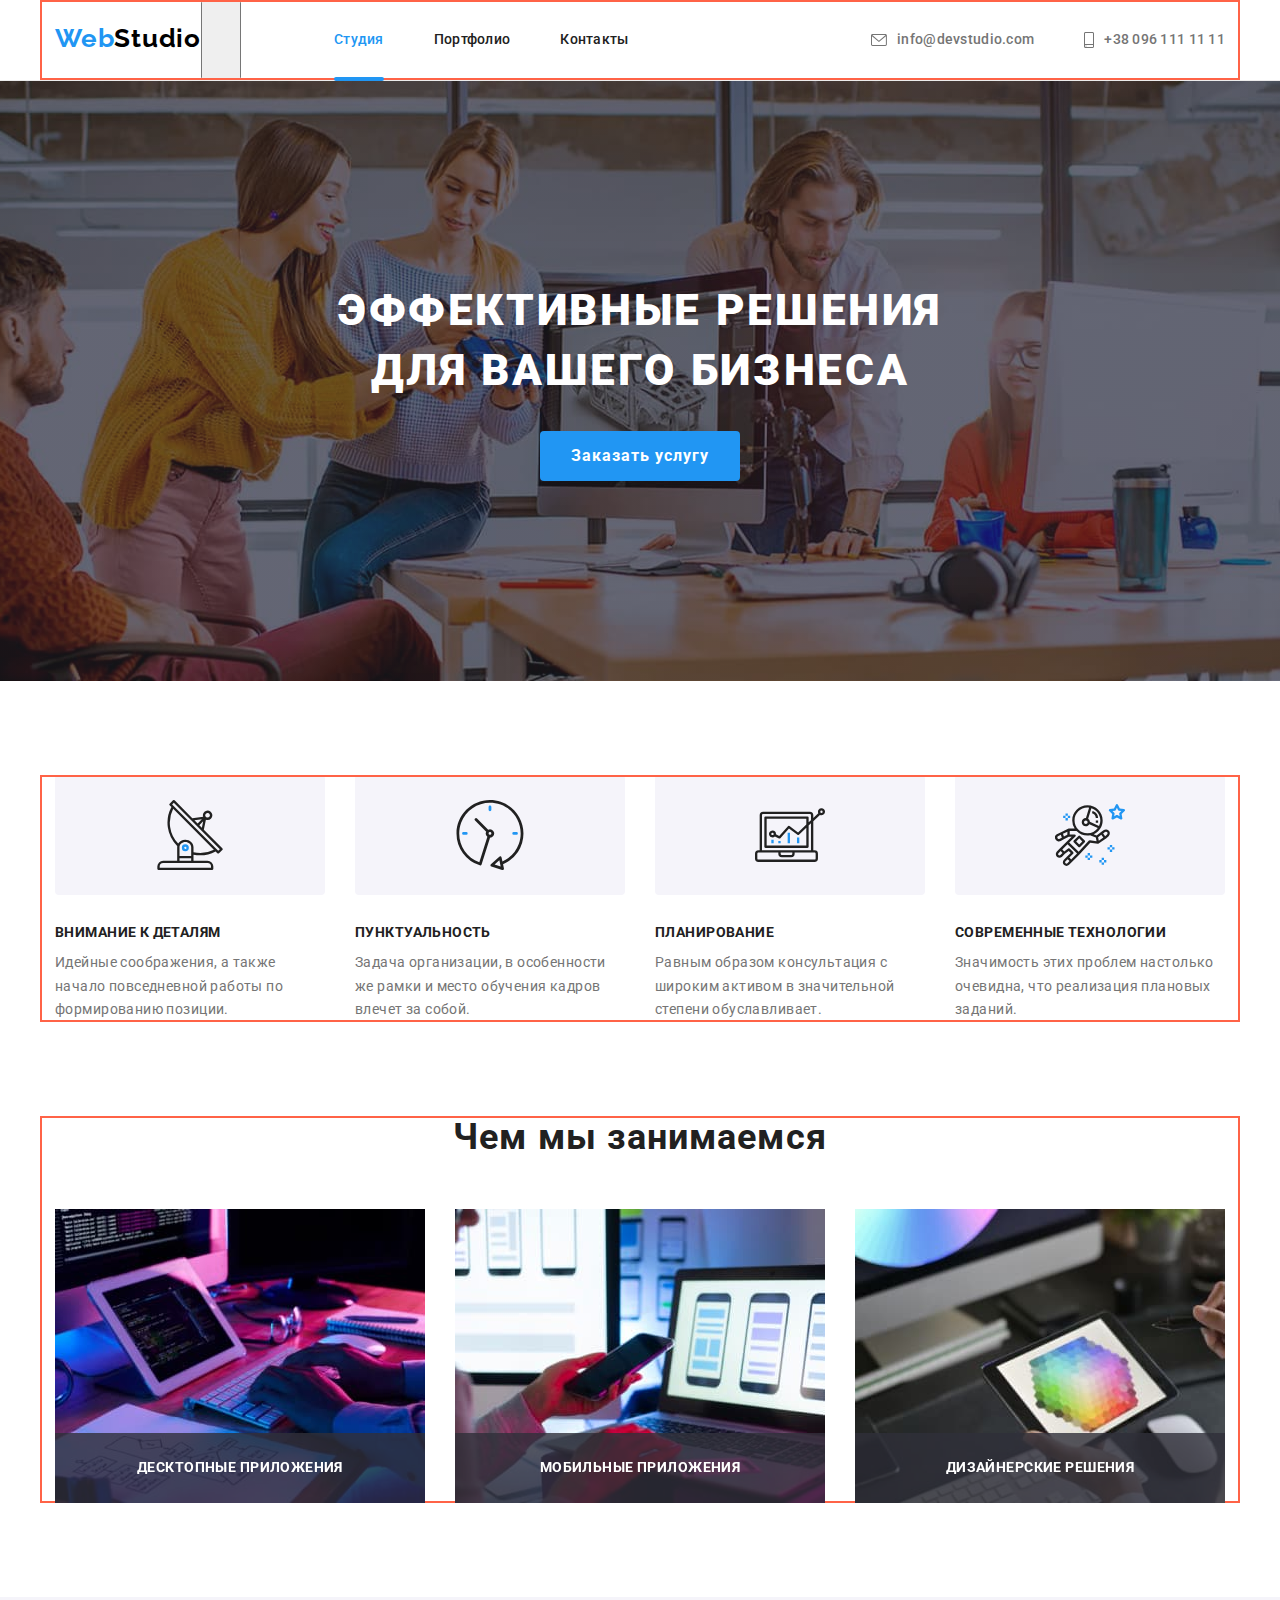
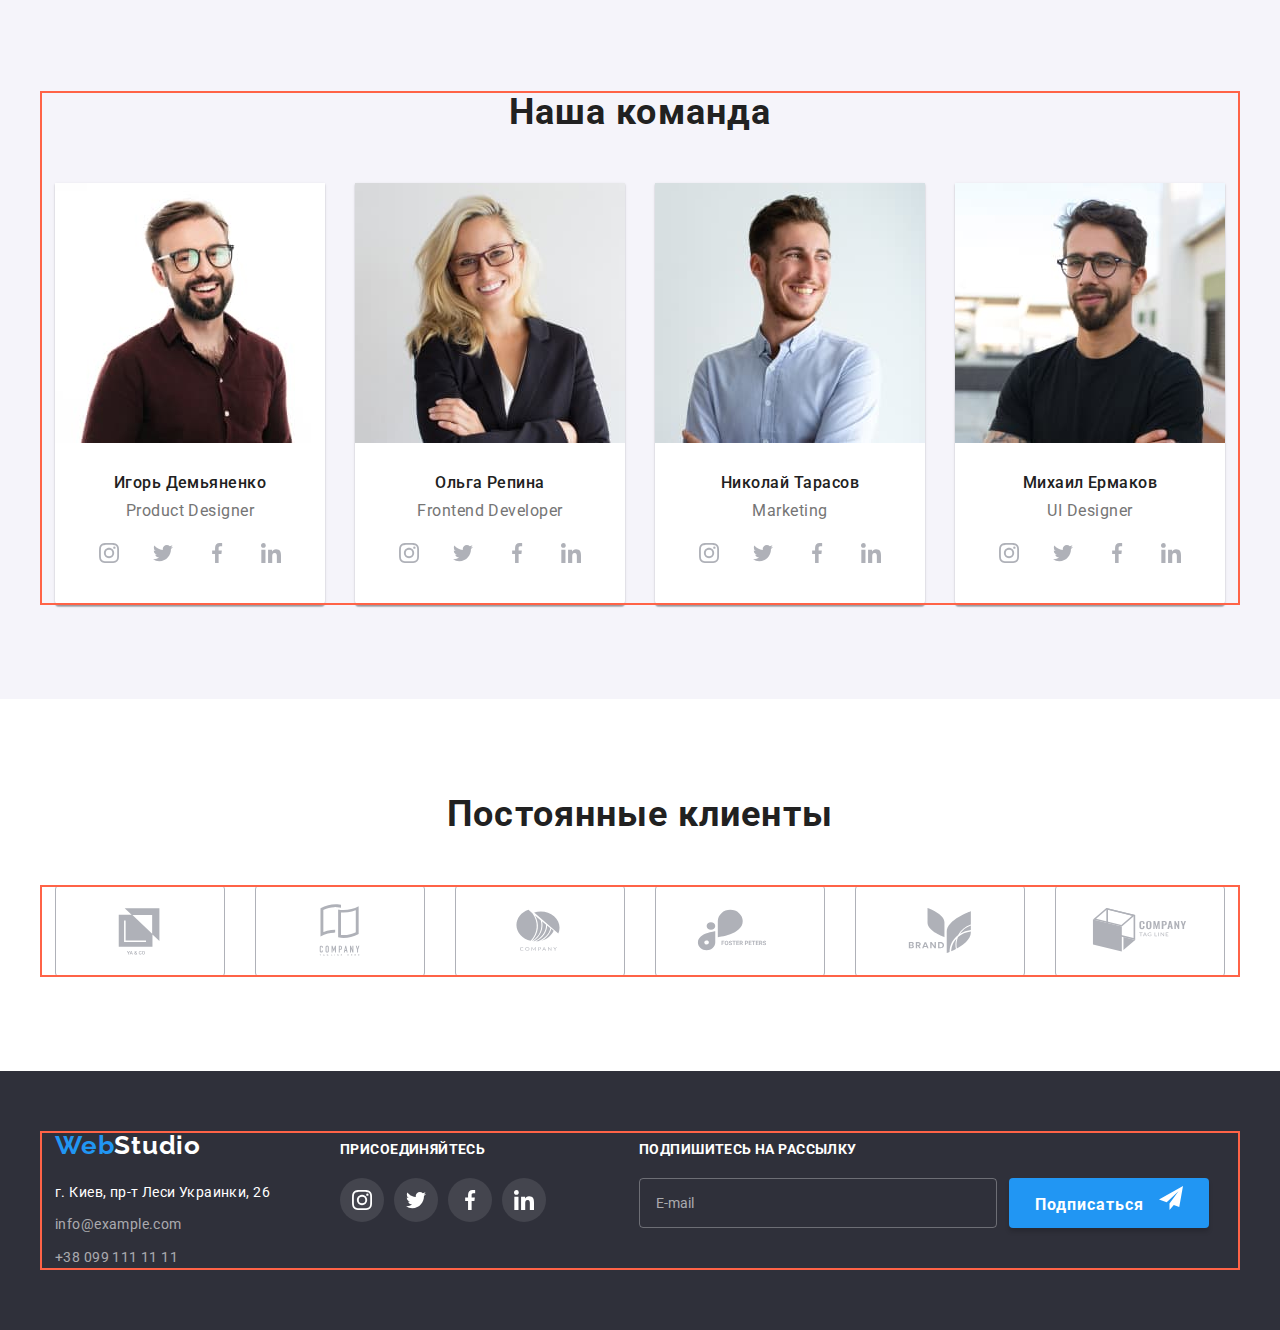
==== commit a9726531: "optimise markup for another devices" ====
--- a/index.html
+++ b/index.html
@@ -17,11 +17,16 @@
     <link rel="stylesheet" href="./css/styles.css" />
   </head>
   <body>
-    <!-- <header class="header">
+    <header class="header">
       <div class="header__container container">
         <a class="header__logo link" href="./index.html"
           >Web<span class="header__logo--primary">Studio</span></a
         >
+        <button class="header__button" type="button">
+          <svg class="header__burger" width="24" height="16">
+            <use href="./images/icons.svg#menu-burger"></use>
+          </svg>
+        </button>
         <nav class="navigation">
           <ul class="navigation__list">
             <li class="navigation__item">
@@ -58,7 +63,7 @@
           </li>
         </ul>
       </div>
-    </header> -->
+    </header>
     <main>
       <section class="hero">
         <div class="hero__container">
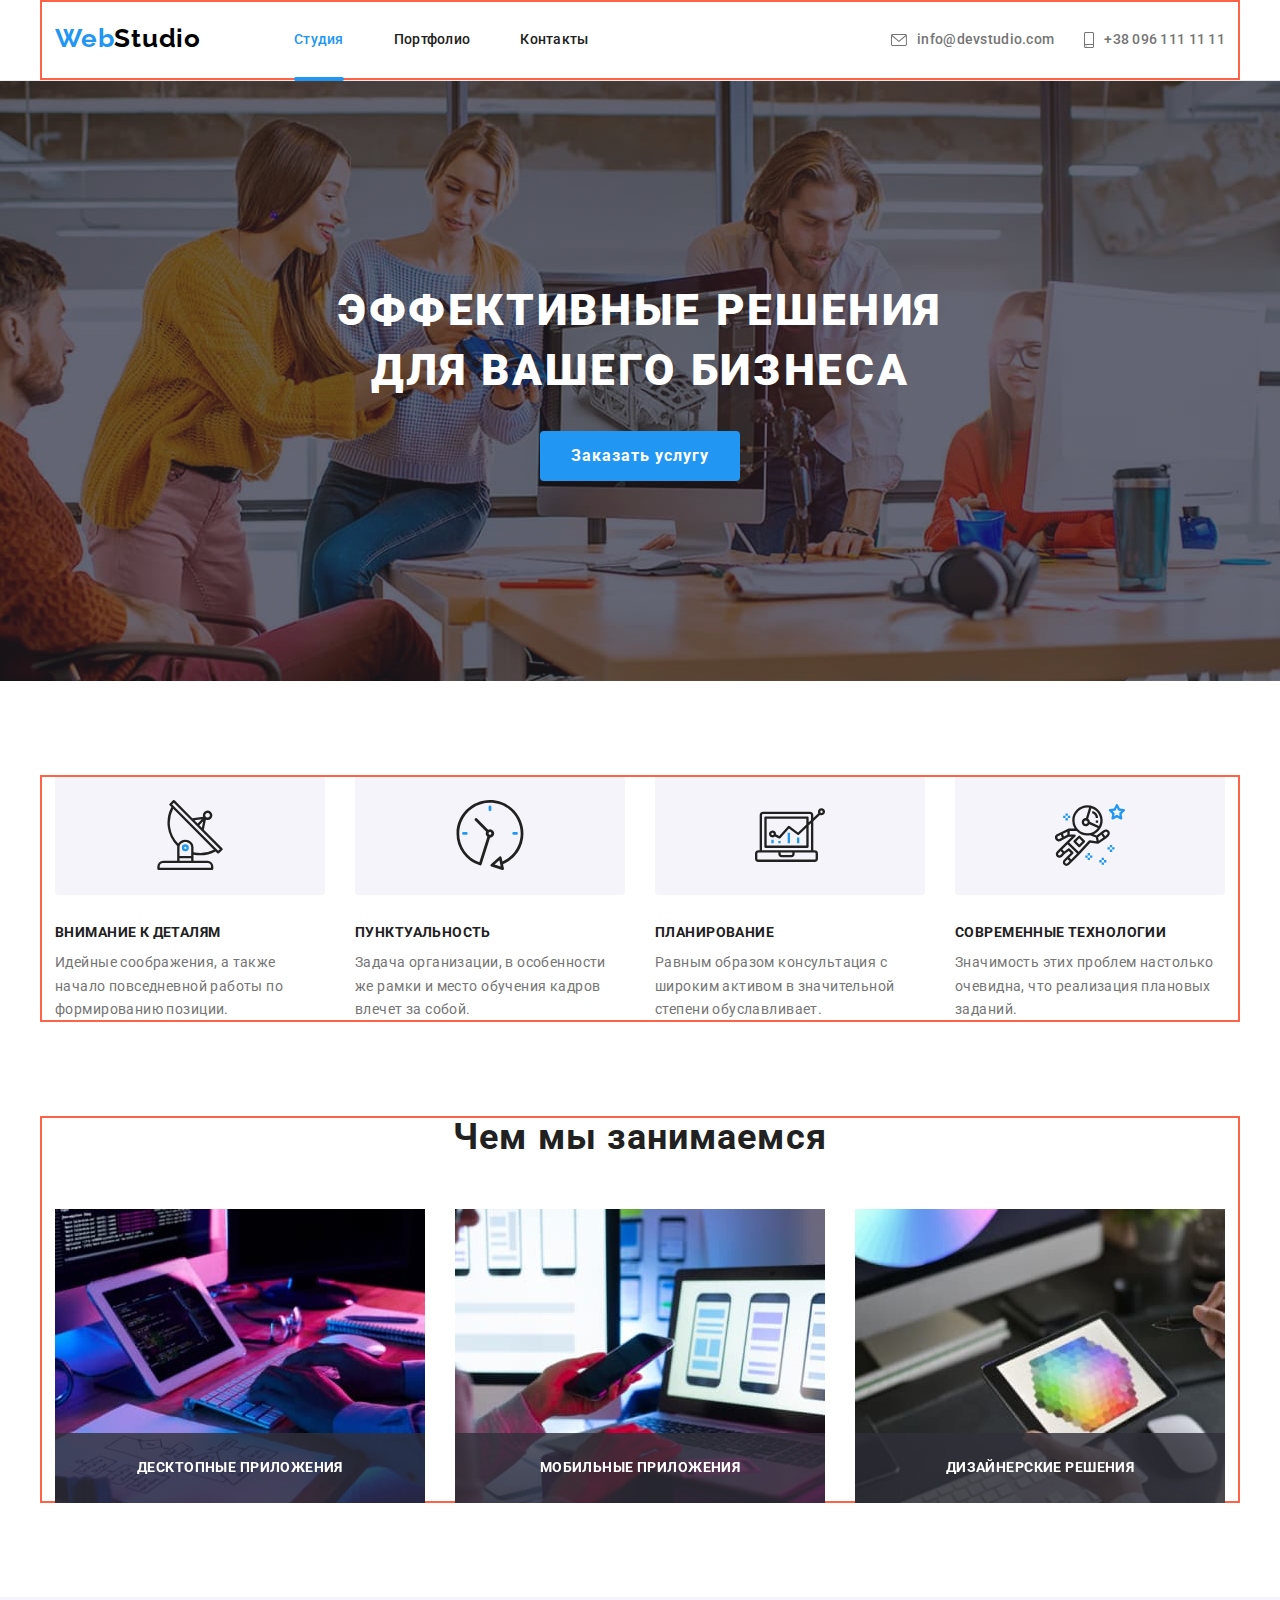
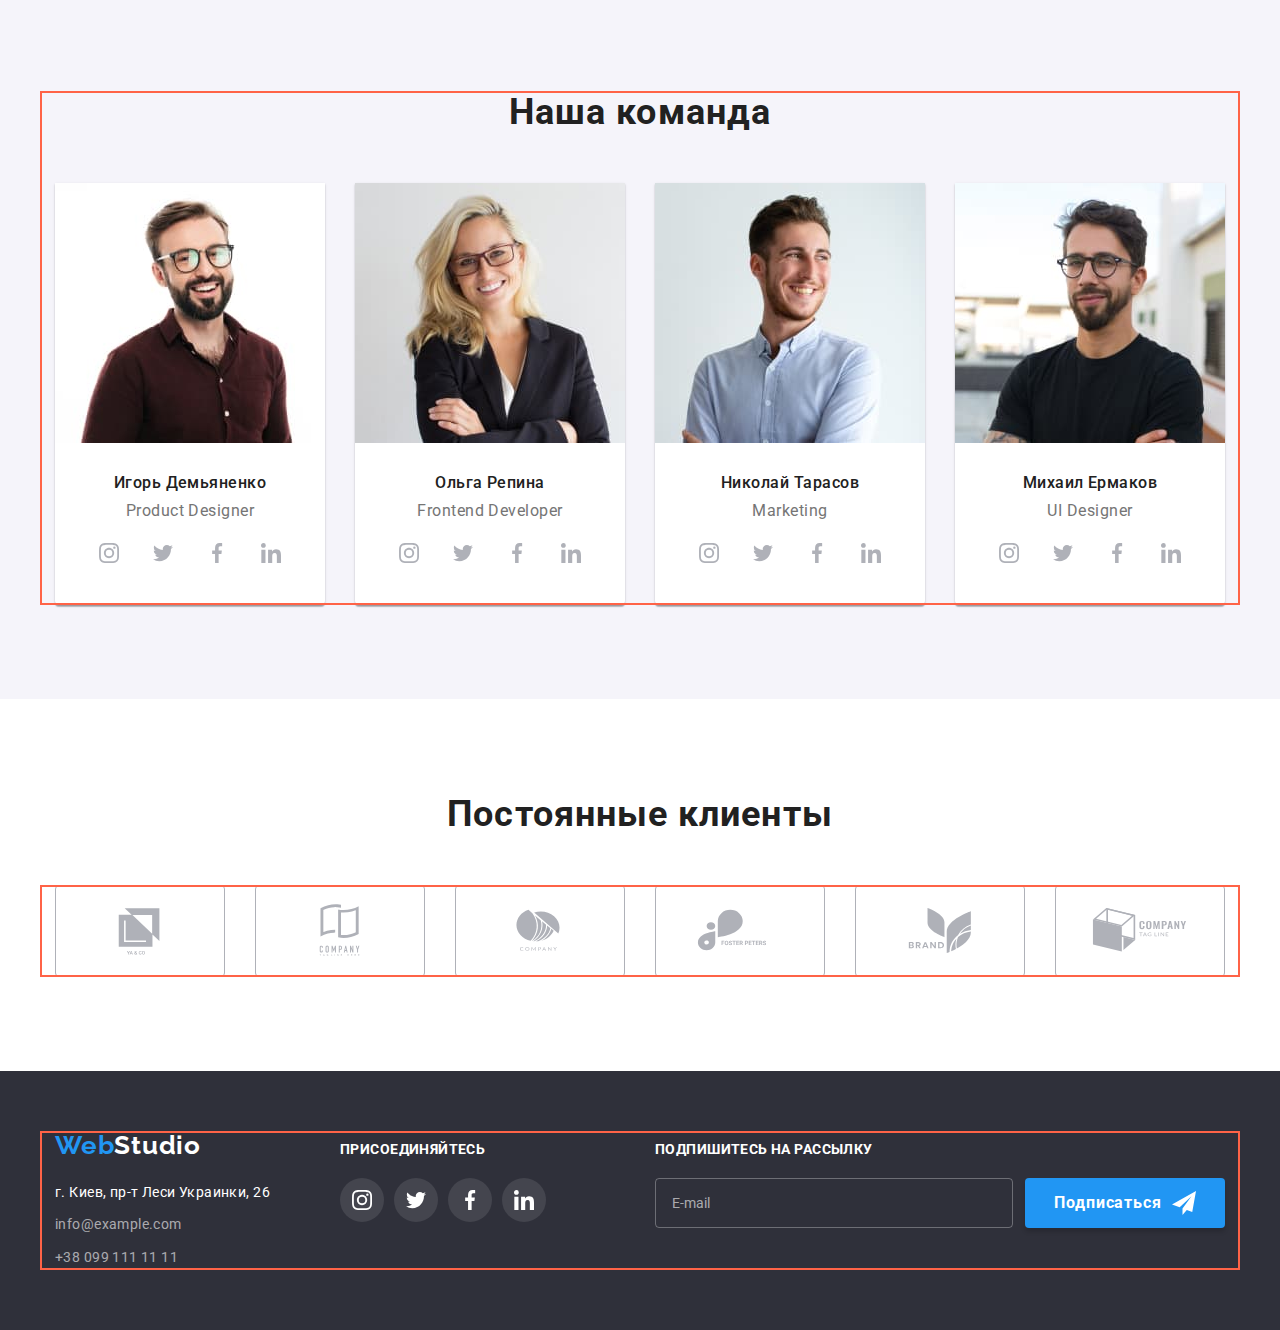
==== commit 04c68986: "update styles and markup" ====
--- a/index.html
+++ b/index.html
@@ -22,9 +22,16 @@
         <a class="header__logo link" href="./index.html"
           >Web<span class="header__logo--primary">Studio</span></a
         >
-        <button class="header__button" type="button">
+        <button
+          class="header__button"
+          type="button"
+          aria-expanded="false"
+          aria-controls="menu-container"
+          data-menu-button
+        >
           <svg class="header__burger" width="24" height="16">
-            <use href="./images/icons.svg#menu-burger"></use>
+            <use class="header-icon__burger" href="./images/icons.svg#menu-burger"></use>
+            <use class="header-icon__close" href="./images/icons.svg#close-burger"></use>
           </svg>
         </button>
         <nav class="navigation">
@@ -572,6 +579,44 @@
         </div>
       </div>
     </footer>
+    <div class="mobile-menu" data-menu>
+      <ul class="mobile-menu__navigations">
+        <li class="mobile-menu__navigation">
+          <a class="mobile-menu__navlink navigation__link--current link" href="./index.html"
+            >Студия</a
+          >
+        </li>
+        <li class="mobile-menu__navigation">
+          <a class="mobile-menu__navlink link" href="./portfolio.html">Портфолио</a>
+        </li>
+        <li class="mobile-menu__navigation">
+          <a class="mobile-menu__navlink link" href="#">Контакты</a>
+        </li>
+      </ul>
+      <ul class="mobile-menu__contacts">
+        <li class="mobile-menu__contact">
+          <a class="mobile-menu__tel link" href="tel:+380961111111">+38 096 111 11 11</a>
+        </li>
+        <li class="mobile-menu__contact">
+          <a class="mobile-menu__mail link" href="mailto:info@devstudio.com">info@devstudio.com</a>
+        </li>
+      </ul>
+      <ul class="mobile-menu__socials">
+        <li class="mobile-menu__social">
+          <a class="mobile-menu__soclink link" href="#">Instagram</a>
+        </li>
+        <li class="mobile-menu__social">
+          <a class="mobile-menu__soclink link" href="#">Twitter</a>
+        </li>
+        <li class="mobile-menu__social">
+          <a class="mobile-menu__soclink link" href="#">Facebook</a>
+        </li>
+        <li class="mobile-menu__social">
+          <a class="mobile-menu__soclink link" href="#">LinkedIn</a>
+        </li>
+      </ul>
+    </div>
+    <script src="./js/menu.js"></script>
     <script src="./js/modal.js"></script>
   </body>
 </html>
--- a/css/main.min.css
+++ b/css/main.min.css
@@ -1 +1 @@
-:root{--primary-description-color: #757575;--primary-white-color: #ffffff;--title-color: #212121;--logo-color: #000000;--primary-blue-color: #2196f3;--hover-button-color: #188ce8;--primary-button-color: #f5f4fa;--footer-bg-color: #2f303a;--primary-bg-color: #e5e5e5;--primary-font-size: 14px;--primary-font-weight: 400;--primary-font-family: Roboto, sans-serif;--animation: 250ms cubic-bezier(0.4, 0, 0.2, 1)}body{background-color:var(--primary-white-color);font-size:var(--primary-font-size);font-weight:var(--primary-font-weight);font-family:var(--primary-font-family)}.container{max-width:480px;padding-left:15px;padding-right:15px;margin-left:auto;margin-right:auto;outline:2px solid tomato;outline-offset:-2px}@media screen and (min-width: 768px){.container{max-width:768px}}@media screen and (min-width: 1200px){.container{max-width:1200px}}ul{margin:0;padding:0;list-style:none}h1,h2,h3,h4,h5,h6,p{margin:0}img{display:block;max-width:100%;height:auto}input{display:-webkit-box;display:-ms-flexbox;display:flex;cursor:pointer}button{cursor:pointer}.link{text-decoration:none;color:currentColor}.section{padding-top:60px;padding-bottom:60px}@media screen and (min-width: 1200px){.section{padding-top:94px;padding-bottom:94px}}.subtitle{margin-bottom:50px;font-weight:700;font-size:36px;line-height:1.17;text-align:center;letter-spacing:.03em;color:var(--title-color)}.button{width:200px;height:50px;border-radius:4px;border:none;font-weight:700;font-family:inherit;font-size:16px;line-height:1.87;text-align:center;letter-spacing:.06em}.header{border-bottom:1px solid #ececec}.header__container{display:-webkit-box;display:-ms-flexbox;display:flex}.header__logo{padding-top:24px;padding-bottom:25px;font-family:Raleway,sans-serif;font-weight:700;font-size:26px;line-height:1.15;letter-spacing:.03em;color:var(--primary-blue-color)}.header__logo--primary{color:var(--logo-color)}.navigation__list{display:-webkit-box;display:-ms-flexbox;display:flex;margin-left:93px}.navigation__item{position:relative}.navigation__item:not(:last-child){margin-right:50px}.navigation__link{display:block;padding-top:32px;padding-bottom:32px;-webkit-transition:color var(--animation);transition:color var(--animation);font-weight:500;line-height:1.14;letter-spacing:.02em;color:var(--title-color)}.navigation__link--current{color:var(--primary-blue-color)}.navigation__link--current::after{content:"";position:absolute;left:0;bottom:-1px;width:100%;border-radius:2px;border-bottom:4px solid var(--primary-blue-color)}.navigation__link:hover,.navigation__link:focus{color:var(--primary-blue-color)}.header-contacts{display:-webkit-box;display:-ms-flexbox;display:flex;margin-left:auto}.header-contacts__item>.header-contacts__link{display:-webkit-box;display:-ms-flexbox;display:flex;-webkit-box-align:center;-ms-flex-align:center;align-items:center;font-weight:500;line-height:1.14;letter-spacing:.02em;color:var(--primary-description-color)}.header-contacts__item:not(:last-child){margin-right:50px}.header-contacts__link{display:block;padding-top:32px;padding-bottom:32px;-webkit-transition:color var(--animation),fill var(--animation);transition:color var(--animation),fill var(--animation)}.header-contacts__link:hover,.header-contacts__link:focus{color:var(--primary-blue-color);fill:var(--primary-blue-color)}.header-contacts__icon--wrapper{display:-webkit-box;display:-ms-flexbox;display:flex;margin-right:10px}.header-contacts__icon{fill:currentColor}.hero{background-image:-webkit-gradient(linear, left top, left bottom, from(rgba(47, 48, 58, 0.4)), to(rgba(47, 48, 58, 0.4))),url(../images/hero-opti.jpeg);background-image:linear-gradient(rgba(47, 48, 58, 0.4), rgba(47, 48, 58, 0.4)),url(../images/hero-opti.jpeg);background-size:cover;background-repeat:no-repeat;background-position:50% 50%;max-width:1600px;margin-left:auto;margin-right:auto;background-color:#c4c4c4;text-align:center;padding-top:200px;padding-bottom:200px}.hero__container{margin:0 auto;width:360px}@media screen and (min-width: 1200px){.hero__container{width:696px}}.hero__title{margin-bottom:30px;font-weight:900;font-size:26px;line-height:1.36;color:var(--primary-white-color);letter-spacing:.06em;text-transform:uppercase;text-align:center}@media screen and (min-width: 1200px){.hero__title{font-size:44px}}.hero__button{background-color:var(--primary-blue-color);color:var(--primary-white-color);-webkit-transition:background-color var(--animation);transition:background-color var(--animation)}.hero__button:hover,.hero__button:focus{background-color:var(--hover-button-color)}.backdrop{position:fixed;top:0;left:0;width:100%;height:100%;background-color:rgba(0,0,0,.2);opacity:1;visibility:visible;-webkit-transition:opacity var(--animation);transition:opacity var(--animation)}.is-hidden{opacity:0;pointer-events:none}.backdrop.is-hidden .modal{-webkit-transform:translate(-50%, -50%) scale(2);transform:translate(-50%, -50%) scale(2)}.modal{position:absolute;top:50%;left:50%;-webkit-transform:translate(-50%, -50%) scale(1);transform:translate(-50%, -50%) scale(1);min-height:609px;min-width:450px;padding:40px;background-color:var(--primary-white-color);-webkit-box-shadow:1px 0px 2px rgba(0,0,0,.2),1px 0px 1px rgba(0,0,0,.14),3px 0px 1px rgba(0,0,0,.12);box-shadow:1px 0px 2px rgba(0,0,0,.2),1px 0px 1px rgba(0,0,0,.14),3px 0px 1px rgba(0,0,0,.12);border-radius:4px;-webkit-transition:-webkit-transform var(--animation);transition:-webkit-transform var(--animation);transition:transform var(--animation);transition:transform var(--animation), -webkit-transform var(--animation)}@media screen and (min-width: 1200px){.modal{min-height:581px;min-width:528px}}.button-close{position:absolute;display:-webkit-box;display:-ms-flexbox;display:flex;-webkit-box-align:center;-ms-flex-align:center;align-items:center;-webkit-box-pack:center;-ms-flex-pack:center;justify-content:center;width:30px;height:30px;top:8px;right:8px;border-radius:50%;background-color:var(--primary-white-color);border:1px solid rgba(0,0,0,.1);-webkit-transition:fill var(--animation);transition:fill var(--animation)}.button-close:hover,.button-close:focus{fill:var(--primary-blue-color)}.modal__title{margin-bottom:12px;font-weight:700;font-size:20px;line-height:1.15;text-align:center;letter-spacing:.03em;color:var(--title-color)}.modal__button{margin:0 auto;margin-top:30px;display:-webkit-box;display:-ms-flexbox;display:flex;-webkit-box-pack:center;-ms-flex-pack:center;justify-content:center;-webkit-box-align:center;-ms-flex-align:center;align-items:center;background-color:var(--primary-blue-color);color:var(--primary-white-color);-webkit-box-shadow:0px 4px 4px rgba(0,0,0,.15);box-shadow:0px 4px 4px rgba(0,0,0,.15);-webkit-transition:background-color var(--animation);transition:background-color var(--animation)}.modal__button:hover,.modal__button:focus{background-color:var(--hover-button-color)}.modal__wrapper{margin-bottom:10px;position:relative}.modal__input{padding-left:35px;min-height:40px;width:100%;display:-webkit-box;display:-ms-flexbox;display:flex;-webkit-box-orient:vertical;-webkit-box-direction:normal;-ms-flex-direction:column;flex-direction:column;-webkit-box-align:start;-ms-flex-align:start;align-items:flex-start;cursor:pointer;outline:rgba(0,0,0,0);border:1px solid rgba(33,33,33,.2);margin-top:4px;-webkit-transition:border-color var(--animation);transition:border-color var(--animation);border-radius:4px}.modal__input:hover,.modal__input:focus{border-color:var(--primary-blue-color)}.modal__label{font-size:12px;position:relative;width:100%;display:-webkit-box;display:-ms-flexbox;display:flex;-webkit-box-orient:vertical;-webkit-box-direction:normal;-ms-flex-direction:column;flex-direction:column;-webkit-box-align:start;-ms-flex-align:start;align-items:flex-start;cursor:pointer;color:var(--primary-description-color)}.modal__field{position:relative;width:100%}.modal__icon{position:absolute;display:-webkit-box;display:-ms-flexbox;display:flex;margin-left:12px;top:50%;-webkit-transform:translate(0%, -50%);transform:translate(0%, -50%);-webkit-transition:fill var(--animation);transition:fill var(--animation)}.modal__input:hover+.modal__icon,.modal__input:focus+.modal__icon{fill:var(--primary-blue-color)}.modal-comment__textarea{min-height:120px;margin-top:4px;-webkit-box-orient:vertical;-webkit-box-direction:normal;-ms-flex-direction:column;flex-direction:column;display:-webkit-box;display:-ms-flexbox;display:flex;-webkit-box-align:start;-ms-flex-align:start;align-items:flex-start;width:100%;resize:none;cursor:pointer;padding:12px 16px;outline:rgba(0,0,0,0);border-color:rgba(33,33,33,.2);border-radius:4px;-webkit-transition:border-color var(--animation);transition:border-color var(--animation)}.modal-comment__textarea::-webkit-input-placeholder{color:rgba(117,117,117,.5);font-size:14px}.modal-comment__textarea::-moz-placeholder{color:rgba(117,117,117,.5);font-size:14px}.modal-comment__textarea:-ms-input-placeholder{color:rgba(117,117,117,.5);font-size:14px}.modal-comment__textarea::-ms-input-placeholder{color:rgba(117,117,117,.5);font-size:14px}.modal-comment__textarea::placeholder{color:rgba(117,117,117,.5);font-size:14px}.modal-comment__textarea:hover,.modal-comment__textarea:focus{border-color:var(--primary-blue-color)}.modal-agreement__wrapper{display:-webkit-box;display:-ms-flexbox;display:flex;-webkit-box-pack:center;-ms-flex-pack:center;justify-content:center;-webkit-box-align:center;-ms-flex-align:center;align-items:center;margin-top:20px}.modal-agreement__title{color:var(--primary-description-color);line-height:1.71;letter-spacing:.03em;cursor:pointer;font-size:12px}@media screen and (min-width: 1200px){.modal-agreement__title{font-size:14px}}.modal-agreement__link{line-height:1.71;letter-spacing:.03em;color:var(--primary-blue-color);font-size:12px}@media screen and (min-width: 1200px){.modal-agreement__link{font-size:14px}}.modal-agreement__border{display:-webkit-inline-box;display:-ms-inline-flexbox;display:inline-flex;-webkit-box-align:center;-ms-flex-align:center;align-items:center;-webkit-box-pack:center;-ms-flex-pack:center;justify-content:center;width:16px;height:15px;border-radius:2px;outline:2px solid var(--title-color);margin-right:7px;cursor:pointer;outline-offset:-2px;-webkit-transition:background-color var(--animation),outline-color var(--animation);transition:background-color var(--animation),outline-color var(--animation)}.modal-agreement__icon{fill:rgba(0,0,0,0)}.modal-agreement__checkbox:checked+.modal-agreement__border{background-color:var(--primary-blue-color);outline-color:var(--primary-blue-color);border:none}.modal-agreement__checkbox:checked+.modal-agreement__border>.modal-agreement__icon{fill:var(--primary-white-color)}@media screen and (max-width: 1199px){.engagement{display:none}}.engagement__list{display:-webkit-box;display:-ms-flexbox;display:flex;gap:30px}.engagement__item{width:370px}.engagement__description{position:absolute;bottom:0;width:100%;height:70px;display:-webkit-box;display:-ms-flexbox;display:flex;-webkit-box-align:center;-ms-flex-align:center;align-items:center;-webkit-box-pack:center;-ms-flex-pack:center;justify-content:center;font-weight:700;font-size:14px;line-height:1.14;text-align:center;letter-spacing:.03em;text-transform:uppercase;background-color:rgba(47,48,58,.8);color:var(--primary-white-color)}.engagement__description--wrapper{position:relative;display:-webkit-box;display:-ms-flexbox;display:flex;-webkit-box-align:center;-ms-flex-align:center;align-items:center;-webkit-box-pack:center;-ms-flex-pack:center;justify-content:center}.team{background-color:var(--primary-button-color)}.team .team__list{display:-webkit-box;display:-ms-flexbox;display:flex;-ms-flex-wrap:wrap;flex-wrap:wrap;gap:30px}@media screen and (min-width: 1200px){.team .team__list{-ms-flex-wrap:nowrap;flex-wrap:nowrap}}.team__member{background-color:var(--primary-white-color);-webkit-box-shadow:0px 1px 3px rgba(0,0,0,.12),0px 1px 1px rgba(0,0,0,.14),0px 2px 1px rgba(0,0,0,.2);box-shadow:0px 1px 3px rgba(0,0,0,.12),0px 1px 1px rgba(0,0,0,.14),0px 2px 1px rgba(0,0,0,.2);border-radius:0px 0px 4px 4px;-ms-flex-preferred-size:450px;flex-basis:450px}@media screen and (min-width: 768px){.team__member{-ms-flex-preferred-size:354px;flex-basis:354px}}@media screen and (min-width: 1200px){.team__member{-ms-flex-preferred-size:270px;flex-basis:270px}}@media screen and (max-width: 479px){.team__image{max:width 100%}}@media screen and (min-width: 480px){.team__image{width:450px}}@media screen and (min-width: 768px){.team__image{width:354px}}@media screen and (min-width: 1200px){.team__image{width:270px}}.team__text{padding-top:30px;padding-bottom:30px}.team__name{margin-bottom:10px;font-weight:500;font-size:16px;line-height:1.19;color:var(--title-color);text-align:center;letter-spacing:.03em}.team__position{margin-bottom:10px;font-size:16px;line-height:1.18;text-align:center;letter-spacing:.03em;color:var(--primary-description-color)}.social-icon{display:-webkit-box;display:-ms-flexbox;display:flex;gap:10px;-webkit-box-pack:center;-ms-flex-pack:center;justify-content:center}.social-icon__logo{fill:currentColor}.social-icon__item{fill:currentColor;display:-webkit-box;display:-ms-flexbox;display:flex;-webkit-box-pack:center;-ms-flex-pack:center;justify-content:center;height:44px;width:44px}.social-icon__item:last-child{margin-right:0}.social-icon__link{border-radius:50%;color:#afb1b8;width:44px;height:44px;display:-webkit-box;display:-ms-flexbox;display:flex;-webkit-box-align:center;-ms-flex-align:center;align-items:center;-webkit-box-pack:center;-ms-flex-pack:center;justify-content:center;-webkit-transition:fill var(--animation),color var(--animation),background-color var(--animation);transition:fill var(--animation),color var(--animation),background-color var(--animation)}.social-icon__link:hover,.social-icon__link:focus{fill:var(--primary-white-color);color:var(--primary-white-color);background-color:var(--primary-blue-color)}.portfolio-button--wrapper{margin-bottom:50px}.portfolio-button__list{display:-webkit-box;display:-ms-flexbox;display:flex;-webkit-box-pack:center;-ms-flex-pack:center;justify-content:center}.portfolio-button__item:not(:last-child){margin-right:8px}.portfolio-button__btn{font-family:inherit;font-weight:500;font-size:16px;line-height:1.6;text-align:center;letter-spacing:.03em;padding:6px 22px;border:none;border-radius:4px;background-color:var(--primary-button-color);color:var(--title-color);-webkit-transition:color var(--animation),background-color var(--animation),-webkit-box-shadow var(--animation);transition:color var(--animation),background-color var(--animation),-webkit-box-shadow var(--animation);transition:color var(--animation),background-color var(--animation),box-shadow var(--animation);transition:color var(--animation),background-color var(--animation),box-shadow var(--animation),-webkit-box-shadow var(--animation)}.portfolio-button__btn:focus,.portfolio-button__btn:hover{color:var(--primary-white-color);background-color:var(--primary-blue-color);-webkit-box-shadow:0px 3px 1px rgba(0,0,0,.1),0px 1px 2px rgba(0,0,0,.08),0px 2px 2px rgba(0,0,0,.12);box-shadow:0px 3px 1px rgba(0,0,0,.1),0px 1px 2px rgba(0,0,0,.08),0px 2px 2px rgba(0,0,0,.12)}.projects{-ms-flex-wrap:wrap;flex-wrap:wrap;display:-webkit-box;display:-ms-flexbox;display:flex;gap:30px}.projects__item{-ms-flex-preferred-size:370px;flex-basis:370px;height:100%}.projects__card{display:block;-webkit-transition:opacity var(--animation),-webkit-box-shadow var(--animation);transition:opacity var(--animation),-webkit-box-shadow var(--animation);transition:box-shadow var(--animation),opacity var(--animation);transition:box-shadow var(--animation),opacity var(--animation),-webkit-box-shadow var(--animation)}.projects__card:hover,.projects__card:focus{-webkit-box-shadow:0px 1px 1px rgba(0,0,0,.12),0px 4px 4px rgba(0,0,0,.06),1px 4px 6px rgba(0,0,0,.16);box-shadow:0px 1px 1px rgba(0,0,0,.12),0px 4px 4px rgba(0,0,0,.06),1px 4px 6px rgba(0,0,0,.16)}.projects__card--wrapper{position:relative;overflow:hidden}.projects__overlay{position:absolute;left:0;top:0;opacity:0;padding:63px 24px;font-size:18px;line-height:1.55;vertical-align:top;letter-spacing:.03em;background-color:rgba(33,150,243,.9);color:var(--primary-white-color);-webkit-transform:translateY(100%);transform:translateY(100%);-webkit-transition:opacity var(--animation),-webkit-transform var(--animation);transition:opacity var(--animation),-webkit-transform var(--animation);transition:transform var(--animation),opacity var(--animation);transition:transform var(--animation),opacity var(--animation),-webkit-transform var(--animation)}.projects__item:hover .projects__overlay{-webkit-transform:translateY(0);transform:translateY(0);opacity:1}.projects__text--wrapper{overflow:hidden;padding-top:20px;padding-right:24px;padding-bottom:20px;padding-left:24px;border-right:1px solid #eee;border-bottom:1px solid #eee;border-left:1px solid #eee}.projects__title{margin-bottom:4px;text-align:left;font-weight:700;font-size:18px;line-height:2;letter-spacing:.06em;color:var(--title-color)}.projects__description{text-align:left;font-size:16px;line-height:1.87;letter-spacing:.03em;color:var(--primary-description-color)}.footer{background-color:var(--footer-bg-color);padding-top:60px;padding-bottom:60px}.footer__container{display:-webkit-box;display:-ms-flexbox;display:flex;-webkit-box-orient:vertical;-webkit-box-direction:normal;-ms-flex-direction:column;flex-direction:column;-webkit-box-align:center;-ms-flex-align:center;align-items:center}@media screen and (min-width: 1200px){.footer__container{-webkit-box-orient:horizontal;-webkit-box-direction:normal;-ms-flex-direction:row;flex-direction:row;-webkit-box-align:baseline;-ms-flex-align:baseline;align-items:baseline;-ms-flex-wrap:wrap;flex-wrap:wrap;gap:93px}}.footer-left{display:-webkit-box;display:-ms-flexbox;display:flex;-webkit-box-orient:vertical;-webkit-box-direction:normal;-ms-flex-direction:column;flex-direction:column;-webkit-box-align:center;-ms-flex-align:center;align-items:center;-webkit-box-align:baseline;-ms-flex-align:baseline;align-items:baseline;gap:60px}@media screen and (min-width: 768px){.footer-left{-webkit-box-orient:horizontal;-webkit-box-direction:normal;-ms-flex-direction:row;flex-direction:row;gap:165px;margin-bottom:60px}}@media screen and (min-width: 1200px){.footer-left{margin-bottom:0;gap:70px}}.footer-address{display:-webkit-box;display:-ms-flexbox;display:flex;-webkit-box-align:center;-ms-flex-align:center;align-items:center;-webkit-box-orient:vertical;-webkit-box-direction:normal;-ms-flex-direction:column;flex-direction:column}@media screen and (min-width: 1200px){.footer-address{display:block}}.footer__logo{padding-top:0;padding-bottom:0;margin-bottom:20px;display:block}.footer__logo--secondary{color:var(--primary-white-color)}.footer-address__list{display:-webkit-box;display:-ms-flexbox;display:flex;-webkit-box-align:center;-ms-flex-align:center;align-items:center;-webkit-box-orient:vertical;-webkit-box-direction:normal;-ms-flex-direction:column;flex-direction:column}@media screen and (min-width: 1200px){.footer-address__list{display:block}}.footer-address__link{display:block;margin-bottom:8px;font-style:normal;line-height:1.71;letter-spacing:.03em;color:var(--primary-white-color);-webkit-transition:color var(--animation);transition:color var(--animation)}@media screen and (min-width: 1200px){.footer-address__link{margin-bottom:9px}}.footer-address__link:focus,.footer-address__link:hover{color:var(--primary-blue-color)}.footer-contacts__item:not(:last-child){margin-bottom:8px}@media screen and (min-width: 1200px){.footer-contacts__item:not(:last-child){margin-bottom:9px}}.footer-contacts__link{font-style:normal;line-height:1.71;letter-spacing:.03em;color:rgba(255,255,255,.6);-webkit-transition:color var(--animation);transition:color var(--animation)}.footer-contacts__link:focus,.footer-contacts__link:hover{color:var(--primary-blue-color)}.footer-social{display:-webkit-box;display:-ms-flexbox;display:flex;-webkit-box-align:center;-ms-flex-align:center;align-items:center;-webkit-box-orient:vertical;-webkit-box-direction:normal;-ms-flex-direction:column;flex-direction:column;margin-bottom:60px}@media screen and (min-width: 768px){.footer-social{margin-bottom:0}}@media screen and (min-width: 1200px){.footer-social{display:block}}.footer-social__description{margin-bottom:20px;font-weight:700;font-size:14px;line-height:1.14;letter-spacing:.03em;text-transform:uppercase;color:var(--primary-white-color)}.footer-social__list{display:-webkit-box;display:-ms-flexbox;display:flex;gap:10px;-webkit-box-pack:center;-ms-flex-pack:center;justify-content:center}.footer-social__item{fill:currentColor;display:-webkit-box;display:-ms-flexbox;display:flex;-webkit-box-pack:center;-ms-flex-pack:center;justify-content:center;height:44px;width:44px}.footer-social__item:last-child{margin-right:0}.footer-social__link{color:var(--primary-white-color);background-color:rgba(255,255,255,.1);border-radius:50%;width:44px;height:44px;display:-webkit-box;display:-ms-flexbox;display:flex;-webkit-box-align:center;-ms-flex-align:center;align-items:center;-webkit-box-pack:center;-ms-flex-pack:center;justify-content:center;-webkit-transition:fill var(--animation),color var(--animation),background-color var(--animation);transition:fill var(--animation),color var(--animation),background-color var(--animation)}.footer-social__link:hover,.footer-social__link:focus{fill:var(--primary-white-color);color:var(--primary-white-color);background-color:var(--primary-blue-color);border-radius:50%}.footer-social__icon{fill:currentColor}.footer-right{display:-webkit-box;display:-ms-flexbox;display:flex;-webkit-box-orient:vertical;-webkit-box-direction:normal;-ms-flex-direction:column;flex-direction:column;-webkit-box-align:center;-ms-flex-align:center;align-items:center}@media screen and (min-width: 1200px){.footer-right{display:block}}.footer-right__subscription{display:-webkit-box;display:-ms-flexbox;display:flex;-webkit-box-orient:vertical;-webkit-box-direction:normal;-ms-flex-direction:column;flex-direction:column;-webkit-box-align:center;-ms-flex-align:center;align-items:center}@media screen and (min-width: 1200px){.footer-right__subscription{-webkit-box-orient:horizontal;-webkit-box-direction:normal;-ms-flex-direction:row;flex-direction:row}}.footer-right__label{margin-bottom:20px}@media screen and (min-width: 1200px){.footer-right__label{margin-bottom:0;margin-right:12px}}.footer-right__input{height:50px;width:358px;background-color:inherit;border:1px solid rgba(255,255,255,.3);border-radius:4px;padding-left:16px;outline:none;color:var(--primary-white-color)}.footer-right__input::-webkit-input-placeholder{color:rgba(255,255,255,.6)}.footer-right__input::-moz-placeholder{color:rgba(255,255,255,.6)}.footer-right__input:-ms-input-placeholder{color:rgba(255,255,255,.6)}.footer-right__input::-ms-input-placeholder{color:rgba(255,255,255,.6)}.footer-right__input::placeholder{color:rgba(255,255,255,.6)}.footer-right__button{background-color:var(--primary-blue-color);color:var(--primary-white-color);-webkit-box-shadow:0px 4px 4px rgba(0,0,0,.15);box-shadow:0px 4px 4px rgba(0,0,0,.15)}.footer-right__icon{margin-left:10px;fill:var(--primary-white-color)}@media screen and (min-width: 1200px){.features{padding-bottom:0}}@media screen and (min-width: 768px){.features__list{display:-webkit-box;display:-ms-flexbox;display:flex;-ms-flex-wrap:wrap;flex-wrap:wrap;gap:30px}}@media screen and (min-width: 1200px){.features__list{display:-webkit-box;display:-ms-flexbox;display:flex;-ms-flex-wrap:nowrap;flex-wrap:nowrap}}.features__item:not(:last-child){margin-bottom:30px}@media screen and (min-width: 768px){.features__item:not(:last-child){margin-bottom:0}}.features__icon--wrapper{display:-webkit-box;display:-ms-flexbox;display:flex;-webkit-box-pack:center;-ms-flex-pack:center;justify-content:center;-webkit-box-align:center;-ms-flex-align:center;align-items:center;max-width:450px;height:120px;background-color:var(--primary-button-color);border-radius:4px}@media screen and (min-width: 768px){.features__icon--wrapper{max-width:354px}}@media screen and (min-width: 1200px){.features__icon--wrapper{max-width:270px}}.features__title{margin-bottom:10px;font-size:14px;font-weight:700;color:var(--title-color);line-height:1.14;letter-spacing:.03em;text-transform:uppercase;display:-webkit-box;display:-ms-flexbox;display:flex;-webkit-box-pack:center;-ms-flex-pack:center;justify-content:center;margin-top:30px}@media screen and (min-width: 768px){.features__title{display:block}}.features__description{line-height:1.71;letter-spacing:.03em;color:var(--primary-description-color)}@media screen and (min-width: 768px){.features__description{max-width:354px}}.clients__list{display:-webkit-box;display:-ms-flexbox;display:flex;-ms-flex-wrap:wrap;flex-wrap:wrap;gap:30px}@media screen and (min-width: 1200px){.clients__list{-ms-flex-wrap:nowrap;flex-wrap:nowrap}}.clients__item{width:170px;height:92px}@media screen and (min-width: 480px){.clients__item{width:210px}}@media screen and (min-width: 768px){.clients__item{width:226px}}@media screen and (min-width: 1200px){.clients__item{width:170px}}.clients__card{height:92px;width:170px;display:-webkit-box;display:-ms-flexbox;display:flex;-webkit-box-pack:center;-ms-flex-pack:center;justify-content:center;-webkit-box-align:center;-ms-flex-align:center;align-items:center;color:#afb1b8;border:1px solid #afb1b8;border-radius:4px;-webkit-transition:border var(--animation),fill var(--animation),color var(--animation);transition:border var(--animation),fill var(--animation),color var(--animation)}@media screen and (min-width: 480px){.clients__card{width:210px}}@media screen and (min-width: 768px){.clients__card{width:226px}}@media screen and (min-width: 1200px){.clients__card{width:170px}}.clients__card:hover,.clients__card:focus{border:1px solid var(--primary-blue-color);fill:var(--primary-blue-color);color:var(--primary-blue-color)}.clients__icon{fill:currentColor}.visually-hidden{position:absolute;white-space:nowrap;width:1px;height:1px;overflow:hidden;border:0;padding:0;clip:rect(0 0 0 0);-webkit-clip-path:inset(50%);clip-path:inset(50%);margin:-1px}/*# sourceMappingURL=main.min.css.map */+:root{--primary-description-color: #757575;--primary-white-color: #ffffff;--title-color: #212121;--logo-color: #000000;--primary-blue-color: #2196f3;--hover-button-color: #188ce8;--primary-button-color: #f5f4fa;--footer-bg-color: #2f303a;--primary-bg-color: #e5e5e5;--primary-font-size: 14px;--primary-font-weight: 400;--primary-font-family: Roboto, sans-serif;--animation: 250ms cubic-bezier(0.4, 0, 0.2, 1)}body{background-color:var(--primary-white-color);font-size:var(--primary-font-size);font-weight:var(--primary-font-weight);font-family:var(--primary-font-family)}.container{max-width:480px;padding-left:15px;padding-right:15px;margin-left:auto;margin-right:auto;outline:2px solid tomato;outline-offset:-2px}@media screen and (min-width: 768px){.container{max-width:768px}}@media screen and (min-width: 1200px){.container{max-width:1200px}}ul{margin:0;padding:0;list-style:none}h1,h2,h3,h4,h5,h6,p{margin:0}img{display:block;max-width:100%;height:auto}input{display:-webkit-box;display:-ms-flexbox;display:flex;cursor:pointer}button{cursor:pointer}.link{text-decoration:none;color:currentColor}.section{padding-top:60px;padding-bottom:60px}@media screen and (min-width: 1200px){.section{padding-top:94px;padding-bottom:94px}}.subtitle{margin-bottom:50px;font-weight:700;font-size:36px;line-height:1.17;text-align:center;letter-spacing:.03em;color:var(--title-color)}.button{width:200px;height:50px;border-radius:4px;border:none;font-weight:700;font-family:inherit;font-size:16px;line-height:1.87;text-align:center;letter-spacing:.06em}.header{border-bottom:1px solid #ececec}.header__container{display:-webkit-box;display:-ms-flexbox;display:flex;-webkit-box-align:baseline;-ms-flex-align:baseline;align-items:baseline}@media screen and (min-width: 768px){.header__container{-webkit-box-align:stretch;-ms-flex-align:stretch;align-items:stretch}}.header__logo{padding-top:16px;padding-bottom:16px;font-family:Raleway,sans-serif;font-weight:700;font-size:26px;line-height:1.15;letter-spacing:.03em;color:var(--primary-blue-color)}@media screen and (min-width: 768px){.header__logo{padding-top:24px;padding-bottom:25px}}.header__logo--primary{color:var(--logo-color)}.header__button{margin-left:auto;background-color:#fff;border:none}@media screen and (min-width: 768px){.header__button{display:none}}.navigation{display:none}@media screen and (min-width: 768px){.navigation{display:block}}.navigation__list{display:-webkit-box;display:-ms-flexbox;display:flex;margin-left:93px}.navigation__item{position:relative}.navigation__item:not(:last-child){margin-right:50px}.navigation__link{display:block;padding-top:32px;padding-bottom:32px;-webkit-transition:color var(--animation);transition:color var(--animation);font-weight:500;line-height:1.14;letter-spacing:.02em;color:var(--title-color)}.navigation__link--current{color:var(--primary-blue-color)}.navigation__link--current::after{content:"";position:absolute;left:0;bottom:-1px;width:100%;border-radius:2px;border-bottom:4px solid var(--primary-blue-color)}@media screen and (max-width: 767px){.navigation__link--current::after{display:none}}.navigation__link:hover,.navigation__link:focus{color:var(--primary-blue-color)}.header-contacts{display:none}@media screen and (min-width: 768px){.header-contacts{display:-webkit-box;display:-ms-flexbox;display:flex;margin-left:auto;-webkit-box-orient:vertical;-webkit-box-direction:normal;-ms-flex-direction:column;flex-direction:column;-webkit-box-pack:center;-ms-flex-pack:center;justify-content:center}}@media screen and (min-width: 1200px){.header-contacts{-webkit-box-orient:horizontal;-webkit-box-direction:normal;-ms-flex-direction:row;flex-direction:row}}.header-contacts__item>.header-contacts__link{display:-webkit-box;display:-ms-flexbox;display:flex;-webkit-box-align:center;-ms-flex-align:center;align-items:center;font-weight:500;line-height:1.14;letter-spacing:.02em;color:var(--primary-description-color)}.header-contacts__item:not(:last-child){margin-bottom:10px}@media screen and (min-width: 1200px){.header-contacts__item:not(:last-child){margin-right:30px;margin-bottom:0}}.header-contacts__link{display:block;-webkit-transition:color var(--animation),fill var(--animation);transition:color var(--animation),fill var(--animation)}@media screen and (min-width: 1200px){.header-contacts__link{padding-top:32px;padding-bottom:32px}}.header-contacts__link:hover,.header-contacts__link:focus{color:var(--primary-blue-color);fill:var(--primary-blue-color)}.header-contacts__icon--wrapper{display:-webkit-box;display:-ms-flexbox;display:flex;margin-right:10px}.header-contacts__icon{fill:currentColor}.hero{background-size:cover;background-repeat:no-repeat;background-position:50% 50%;max-width:1600px;margin-left:auto;margin-right:auto;background-color:#c4c4c4;text-align:center;padding-top:200px;padding-bottom:200px;background-image:-webkit-gradient(linear, left top, left bottom, from(rgba(47, 48, 58, 0.4)), to(rgba(47, 48, 58, 0.4))),url(../images/hero-opti.jpeg);background-image:linear-gradient(rgba(47, 48, 58, 0.4), rgba(47, 48, 58, 0.4)),url(../images/hero-opti.jpeg)}.hero__container{margin:0 auto;max-width:360px}@media screen and (min-width: 1200px){.hero__container{max-width:696px}}.hero__title{margin-bottom:30px;font-weight:900;font-size:26px;line-height:1.36;color:var(--primary-white-color);letter-spacing:.06em;text-transform:uppercase;text-align:center}@media screen and (min-width: 1200px){.hero__title{font-size:44px}}.hero__button{background-color:var(--primary-blue-color);color:var(--primary-white-color);-webkit-transition:background-color var(--animation);transition:background-color var(--animation)}.hero__button:hover,.hero__button:focus{background-color:var(--hover-button-color)}.backdrop{position:fixed;top:0;left:0;width:100%;height:100%;background-color:rgba(0,0,0,.2);opacity:1;visibility:visible;-webkit-transition:opacity var(--animation);transition:opacity var(--animation)}.is-hidden{opacity:0;pointer-events:none}.backdrop.is-hidden .modal{-webkit-transform:translate(-50%, -50%) scale(2);transform:translate(-50%, -50%) scale(2)}.modal{position:absolute;top:50%;left:50%;-webkit-transform:translate(-50%, -50%) scale(1);transform:translate(-50%, -50%) scale(1);min-height:609px;min-width:450px;padding:40px;background-color:var(--primary-white-color);-webkit-box-shadow:1px 0px 2px rgba(0,0,0,.2),1px 0px 1px rgba(0,0,0,.14),3px 0px 1px rgba(0,0,0,.12);box-shadow:1px 0px 2px rgba(0,0,0,.2),1px 0px 1px rgba(0,0,0,.14),3px 0px 1px rgba(0,0,0,.12);border-radius:4px;-webkit-transition:-webkit-transform var(--animation);transition:-webkit-transform var(--animation);transition:transform var(--animation);transition:transform var(--animation), -webkit-transform var(--animation)}@media screen and (min-width: 1200px){.modal{min-height:581px;min-width:528px}}.button-close{position:absolute;display:-webkit-box;display:-ms-flexbox;display:flex;-webkit-box-align:center;-ms-flex-align:center;align-items:center;-webkit-box-pack:center;-ms-flex-pack:center;justify-content:center;width:30px;height:30px;top:8px;right:8px;border-radius:50%;background-color:var(--primary-white-color);border:1px solid rgba(0,0,0,.1);-webkit-transition:fill var(--animation);transition:fill var(--animation)}.button-close:hover,.button-close:focus{fill:var(--primary-blue-color)}.modal__title{margin-bottom:12px;font-weight:700;font-size:20px;line-height:1.15;text-align:center;letter-spacing:.03em;color:var(--title-color)}.modal__button{margin:0 auto;margin-top:30px;display:-webkit-box;display:-ms-flexbox;display:flex;-webkit-box-pack:center;-ms-flex-pack:center;justify-content:center;-webkit-box-align:center;-ms-flex-align:center;align-items:center;background-color:var(--primary-blue-color);color:var(--primary-white-color);-webkit-box-shadow:0px 4px 4px rgba(0,0,0,.15);box-shadow:0px 4px 4px rgba(0,0,0,.15);-webkit-transition:background-color var(--animation);transition:background-color var(--animation)}.modal__button:hover,.modal__button:focus{background-color:var(--hover-button-color)}.modal__wrapper{margin-bottom:10px;position:relative}.modal__input{padding-left:35px;min-height:40px;width:100%;display:-webkit-box;display:-ms-flexbox;display:flex;-webkit-box-orient:vertical;-webkit-box-direction:normal;-ms-flex-direction:column;flex-direction:column;-webkit-box-align:start;-ms-flex-align:start;align-items:flex-start;cursor:pointer;outline:rgba(0,0,0,0);border:1px solid rgba(33,33,33,.2);margin-top:4px;-webkit-transition:border-color var(--animation);transition:border-color var(--animation);border-radius:4px}.modal__input:hover,.modal__input:focus{border-color:var(--primary-blue-color)}.modal__label{font-size:12px;position:relative;width:100%;display:-webkit-box;display:-ms-flexbox;display:flex;-webkit-box-orient:vertical;-webkit-box-direction:normal;-ms-flex-direction:column;flex-direction:column;-webkit-box-align:start;-ms-flex-align:start;align-items:flex-start;cursor:pointer;color:var(--primary-description-color)}.modal__field{position:relative;width:100%}.modal__icon{position:absolute;display:-webkit-box;display:-ms-flexbox;display:flex;margin-left:12px;top:50%;-webkit-transform:translate(0%, -50%);transform:translate(0%, -50%);-webkit-transition:fill var(--animation);transition:fill var(--animation)}.modal__input:hover+.modal__icon,.modal__input:focus+.modal__icon{fill:var(--primary-blue-color)}.modal-comment__textarea{min-height:120px;margin-top:4px;-webkit-box-orient:vertical;-webkit-box-direction:normal;-ms-flex-direction:column;flex-direction:column;display:-webkit-box;display:-ms-flexbox;display:flex;-webkit-box-align:start;-ms-flex-align:start;align-items:flex-start;width:100%;resize:none;cursor:pointer;padding:12px 16px;outline:rgba(0,0,0,0);border-color:rgba(33,33,33,.2);border-radius:4px;-webkit-transition:border-color var(--animation);transition:border-color var(--animation)}.modal-comment__textarea::-webkit-input-placeholder{color:rgba(117,117,117,.5);font-size:14px}.modal-comment__textarea::-moz-placeholder{color:rgba(117,117,117,.5);font-size:14px}.modal-comment__textarea:-ms-input-placeholder{color:rgba(117,117,117,.5);font-size:14px}.modal-comment__textarea::-ms-input-placeholder{color:rgba(117,117,117,.5);font-size:14px}.modal-comment__textarea::placeholder{color:rgba(117,117,117,.5);font-size:14px}.modal-comment__textarea:hover,.modal-comment__textarea:focus{border-color:var(--primary-blue-color)}.modal-agreement__wrapper{display:-webkit-box;display:-ms-flexbox;display:flex;-webkit-box-pack:center;-ms-flex-pack:center;justify-content:center;-webkit-box-align:center;-ms-flex-align:center;align-items:center;margin-top:20px}.modal-agreement__title{color:var(--primary-description-color);line-height:1.71;letter-spacing:.03em;cursor:pointer;font-size:12px}@media screen and (min-width: 1200px){.modal-agreement__title{font-size:14px}}.modal-agreement__link{line-height:1.71;letter-spacing:.03em;color:var(--primary-blue-color);font-size:12px}@media screen and (min-width: 1200px){.modal-agreement__link{font-size:14px}}.modal-agreement__border{display:-webkit-inline-box;display:-ms-inline-flexbox;display:inline-flex;-webkit-box-align:center;-ms-flex-align:center;align-items:center;-webkit-box-pack:center;-ms-flex-pack:center;justify-content:center;width:16px;height:15px;border-radius:2px;outline:2px solid var(--title-color);margin-right:7px;cursor:pointer;outline-offset:-2px;-webkit-transition:background-color var(--animation),outline-color var(--animation);transition:background-color var(--animation),outline-color var(--animation)}.modal-agreement__icon{fill:rgba(0,0,0,0)}.modal-agreement__checkbox:checked+.modal-agreement__border{background-color:var(--primary-blue-color);outline-color:var(--primary-blue-color);border:none}.modal-agreement__checkbox:checked+.modal-agreement__border>.modal-agreement__icon{fill:var(--primary-white-color)}@media screen and (max-width: 1199px){.engagement{display:none}}.engagement__list{display:-webkit-box;display:-ms-flexbox;display:flex;gap:30px}.engagement__item{width:370px}.engagement__description{position:absolute;bottom:0;width:100%;height:70px;display:-webkit-box;display:-ms-flexbox;display:flex;-webkit-box-align:center;-ms-flex-align:center;align-items:center;-webkit-box-pack:center;-ms-flex-pack:center;justify-content:center;font-weight:700;font-size:14px;line-height:1.14;text-align:center;letter-spacing:.03em;text-transform:uppercase;background-color:rgba(47,48,58,.8);color:var(--primary-white-color)}.engagement__description--wrapper{position:relative;display:-webkit-box;display:-ms-flexbox;display:flex;-webkit-box-align:center;-ms-flex-align:center;align-items:center;-webkit-box-pack:center;-ms-flex-pack:center;justify-content:center}.team{background-color:var(--primary-button-color)}.team .team__list{display:-webkit-box;display:-ms-flexbox;display:flex;-ms-flex-wrap:wrap;flex-wrap:wrap;gap:30px}@media screen and (min-width: 1200px){.team .team__list{-ms-flex-wrap:nowrap;flex-wrap:nowrap}}.team__member{background-color:var(--primary-white-color);-webkit-box-shadow:0px 1px 3px rgba(0,0,0,.12),0px 1px 1px rgba(0,0,0,.14),0px 2px 1px rgba(0,0,0,.2);box-shadow:0px 1px 3px rgba(0,0,0,.12),0px 1px 1px rgba(0,0,0,.14),0px 2px 1px rgba(0,0,0,.2);border-radius:0px 0px 4px 4px;-ms-flex-preferred-size:450px;flex-basis:450px}@media screen and (min-width: 768px){.team__member{-ms-flex-preferred-size:354px;flex-basis:354px}}@media screen and (min-width: 1200px){.team__member{-ms-flex-preferred-size:270px;flex-basis:270px}}@media screen and (max-width: 479px){.team__image{max:width 100%}}@media screen and (min-width: 480px){.team__image{width:450px}}@media screen and (min-width: 768px){.team__image{width:354px}}@media screen and (min-width: 1200px){.team__image{width:270px}}.team__text{padding-top:30px;padding-bottom:30px}.team__name{margin-bottom:10px;font-weight:500;font-size:16px;line-height:1.19;color:var(--title-color);text-align:center;letter-spacing:.03em}.team__position{margin-bottom:10px;font-size:16px;line-height:1.18;text-align:center;letter-spacing:.03em;color:var(--primary-description-color)}.social-icon{display:-webkit-box;display:-ms-flexbox;display:flex;gap:10px;-webkit-box-pack:center;-ms-flex-pack:center;justify-content:center}.social-icon__logo{fill:currentColor}.social-icon__item{fill:currentColor;display:-webkit-box;display:-ms-flexbox;display:flex;-webkit-box-pack:center;-ms-flex-pack:center;justify-content:center;height:44px;width:44px}.social-icon__item:last-child{margin-right:0}.social-icon__link{border-radius:50%;color:#afb1b8;width:44px;height:44px;display:-webkit-box;display:-ms-flexbox;display:flex;-webkit-box-align:center;-ms-flex-align:center;align-items:center;-webkit-box-pack:center;-ms-flex-pack:center;justify-content:center;-webkit-transition:fill var(--animation),color var(--animation),background-color var(--animation);transition:fill var(--animation),color var(--animation),background-color var(--animation)}.social-icon__link:hover,.social-icon__link:focus{fill:var(--primary-white-color);color:var(--primary-white-color);background-color:var(--primary-blue-color)}.portfolio-button--wrapper{margin-bottom:40px}@media screen and (min-width: 768px){.portfolio-button--wrapper{margin-bottom:30px}}@media screen and (min-width: 1200px){.portfolio-button--wrapper{margin-bottom:50px}}.portfolio-button__list{display:-webkit-box;display:-ms-flexbox;display:flex;-ms-flex-wrap:wrap;flex-wrap:wrap;-webkit-box-pack:start;-ms-flex-pack:start;justify-content:flex-start}@media screen and (min-width: 768px){.portfolio-button__list{-webkit-box-pack:center;-ms-flex-pack:center;justify-content:center}}@media screen and (min-width: 320px){.portfolio-button__item:not(:last-child){margin-bottom:15px}}@media screen and (min-width: 400px){.portfolio-button__item:nth-last-child(-n+2){margin-bottom:0}}@media screen and (min-width: 768px){.portfolio-button__list>.portfolio-button__item{margin-bottom:0}}.portfolio-button__item:not(:last-child){margin-right:8px}.portfolio-button__btn{font-family:inherit;font-weight:500;font-size:16px;line-height:1.6;text-align:center;letter-spacing:.03em;padding:6px 22px;border:none;border-radius:4px;background-color:var(--primary-button-color);color:var(--title-color);-webkit-transition:color var(--animation),background-color var(--animation),-webkit-box-shadow var(--animation);transition:color var(--animation),background-color var(--animation),-webkit-box-shadow var(--animation);transition:color var(--animation),background-color var(--animation),box-shadow var(--animation);transition:color var(--animation),background-color var(--animation),box-shadow var(--animation),-webkit-box-shadow var(--animation)}.portfolio-button__btn:focus,.portfolio-button__btn:hover{color:var(--primary-white-color);background-color:var(--primary-blue-color);-webkit-box-shadow:0px 3px 1px rgba(0,0,0,.1),0px 1px 2px rgba(0,0,0,.08),0px 2px 2px rgba(0,0,0,.12);box-shadow:0px 3px 1px rgba(0,0,0,.1),0px 1px 2px rgba(0,0,0,.08),0px 2px 2px rgba(0,0,0,.12)}.projects{-ms-flex-wrap:wrap;flex-wrap:wrap;display:-webkit-box;display:-ms-flexbox;display:flex;gap:30px}.projects__item{-ms-flex-preferred-size:450px;flex-basis:450px}@media screen and (min-width: 768px){.projects__item{-ms-flex-preferred-size:354px;flex-basis:354px}}@media screen and (min-width: 1200px){.projects__item{-ms-flex-preferred-size:370px;flex-basis:370px}}.projects__card{display:-webkit-box;display:-ms-flexbox;display:flex;-webkit-box-orient:vertical;-webkit-box-direction:normal;-ms-flex-direction:column;flex-direction:column;height:100%;-webkit-transition:opacity var(--animation),-webkit-box-shadow var(--animation);transition:opacity var(--animation),-webkit-box-shadow var(--animation);transition:box-shadow var(--animation),opacity var(--animation);transition:box-shadow var(--animation),opacity var(--animation),-webkit-box-shadow var(--animation)}.projects__card:hover,.projects__card:focus{-webkit-box-shadow:0px 1px 1px rgba(0,0,0,.12),0px 4px 4px rgba(0,0,0,.06),1px 4px 6px rgba(0,0,0,.16);box-shadow:0px 1px 1px rgba(0,0,0,.12),0px 4px 4px rgba(0,0,0,.06),1px 4px 6px rgba(0,0,0,.16)}.projects__card--wrapper{position:relative;overflow:hidden}.projects__overlay{position:absolute;left:0;top:0;opacity:0;padding:63px 24px;font-size:18px;line-height:1.55;vertical-align:top;letter-spacing:.03em;background-color:rgba(33,150,243,.9);color:var(--primary-white-color);-webkit-transform:translateY(100%);transform:translateY(100%);-webkit-transition:opacity var(--animation),-webkit-transform var(--animation);transition:opacity var(--animation),-webkit-transform var(--animation);transition:transform var(--animation),opacity var(--animation);transition:transform var(--animation),opacity var(--animation),-webkit-transform var(--animation)}.projects__item:hover .projects__overlay{-webkit-transform:translateY(0);transform:translateY(0);opacity:1}.projects__text--wrapper{overflow:hidden;-webkit-box-flex:1;-ms-flex-positive:1;flex-grow:1;padding-top:20px;padding-right:24px;padding-bottom:20px;padding-left:24px;border-right:1px solid #eee;border-bottom:1px solid #eee;border-left:1px solid #eee}.projects__title{margin-bottom:4px;text-align:left;font-weight:700;font-size:18px;line-height:2;letter-spacing:.06em;color:var(--title-color)}.projects__description{text-align:left;font-size:16px;line-height:1.87;letter-spacing:.03em;color:var(--primary-description-color)}.footer{background-color:var(--footer-bg-color);padding-top:60px;padding-bottom:60px}.footer__container{display:-webkit-box;display:-ms-flexbox;display:flex;-webkit-box-orient:vertical;-webkit-box-direction:normal;-ms-flex-direction:column;flex-direction:column;-webkit-box-align:center;-ms-flex-align:center;align-items:center}@media screen and (min-width: 1200px){.footer__container{-webkit-box-orient:horizontal;-webkit-box-direction:normal;-ms-flex-direction:row;flex-direction:row;-webkit-box-align:baseline;-ms-flex-align:baseline;align-items:baseline;-ms-flex-wrap:wrap;flex-wrap:wrap;gap:93px}}.footer-left{display:-webkit-box;display:-ms-flexbox;display:flex;-webkit-box-orient:vertical;-webkit-box-direction:normal;-ms-flex-direction:column;flex-direction:column;-webkit-box-align:center;-ms-flex-align:center;align-items:center;-webkit-box-align:baseline;-ms-flex-align:baseline;align-items:baseline;gap:60px}@media screen and (min-width: 768px){.footer-left{-webkit-box-orient:horizontal;-webkit-box-direction:normal;-ms-flex-direction:row;flex-direction:row;gap:165px;margin-bottom:60px}}@media screen and (min-width: 1200px){.footer-left{margin-bottom:0;gap:70px}}.footer-address{display:-webkit-box;display:-ms-flexbox;display:flex;-webkit-box-align:center;-ms-flex-align:center;align-items:center;-webkit-box-orient:vertical;-webkit-box-direction:normal;-ms-flex-direction:column;flex-direction:column}@media screen and (min-width: 1200px){.footer-address{display:block}}.footer__logo{padding-top:0;padding-bottom:0;margin-bottom:20px;display:block}.footer__logo--secondary{color:var(--primary-white-color)}.footer-address__list{display:-webkit-box;display:-ms-flexbox;display:flex;-webkit-box-align:center;-ms-flex-align:center;align-items:center;-webkit-box-orient:vertical;-webkit-box-direction:normal;-ms-flex-direction:column;flex-direction:column}@media screen and (min-width: 1200px){.footer-address__list{display:block}}.footer-address__link{display:block;margin-bottom:8px;font-style:normal;line-height:1.71;letter-spacing:.03em;color:var(--primary-white-color);-webkit-transition:color var(--animation);transition:color var(--animation)}@media screen and (min-width: 1200px){.footer-address__link{margin-bottom:9px}}.footer-address__link:focus,.footer-address__link:hover{color:var(--primary-blue-color)}.footer-contacts__item:not(:last-child){margin-bottom:8px}@media screen and (min-width: 1200px){.footer-contacts__item:not(:last-child){margin-bottom:9px}}.footer-contacts__link{font-style:normal;line-height:1.71;letter-spacing:.03em;color:rgba(255,255,255,.6);-webkit-transition:color var(--animation);transition:color var(--animation)}.footer-contacts__link:focus,.footer-contacts__link:hover{color:var(--primary-blue-color)}.footer-social{display:-webkit-box;display:-ms-flexbox;display:flex;-webkit-box-align:center;-ms-flex-align:center;align-items:center;-webkit-box-orient:vertical;-webkit-box-direction:normal;-ms-flex-direction:column;flex-direction:column;margin-bottom:60px}@media screen and (min-width: 768px){.footer-social{margin-bottom:0}}@media screen and (min-width: 1200px){.footer-social{display:block}}.footer-social__description{margin-bottom:20px;font-weight:700;font-size:14px;line-height:1.14;letter-spacing:.03em;text-transform:uppercase;color:var(--primary-white-color)}.footer-social__list{display:-webkit-box;display:-ms-flexbox;display:flex;gap:10px;-webkit-box-pack:center;-ms-flex-pack:center;justify-content:center}.footer-social__item{fill:currentColor;display:-webkit-box;display:-ms-flexbox;display:flex;-webkit-box-pack:center;-ms-flex-pack:center;justify-content:center;height:44px;width:44px}.footer-social__item:last-child{margin-right:0}.footer-social__link{color:var(--primary-white-color);background-color:rgba(255,255,255,.1);border-radius:50%;width:44px;height:44px;display:-webkit-box;display:-ms-flexbox;display:flex;-webkit-box-align:center;-ms-flex-align:center;align-items:center;-webkit-box-pack:center;-ms-flex-pack:center;justify-content:center;-webkit-transition:fill var(--animation),color var(--animation),background-color var(--animation);transition:fill var(--animation),color var(--animation),background-color var(--animation)}.footer-social__link:hover,.footer-social__link:focus{fill:var(--primary-white-color);color:var(--primary-white-color);background-color:var(--primary-blue-color);border-radius:50%}.footer-social__icon{fill:currentColor}.footer-right{display:-webkit-box;display:-ms-flexbox;display:flex;-webkit-box-orient:vertical;-webkit-box-direction:normal;-ms-flex-direction:column;flex-direction:column;-webkit-box-align:center;-ms-flex-align:center;align-items:center}@media screen and (min-width: 1200px){.footer-right{display:block;margin-left:auto}}.footer-right__subscription{display:-webkit-box;display:-ms-flexbox;display:flex;-webkit-box-orient:vertical;-webkit-box-direction:normal;-ms-flex-direction:column;flex-direction:column;-webkit-box-align:center;-ms-flex-align:center;align-items:center}@media screen and (min-width: 1200px){.footer-right__subscription{-webkit-box-orient:horizontal;-webkit-box-direction:normal;-ms-flex-direction:row;flex-direction:row}}.footer-right__label{margin-bottom:20px}@media screen and (min-width: 1200px){.footer-right__label{margin-bottom:0;margin-right:12px}}.footer-right__input{height:50px;width:350px;background-color:inherit;border:1px solid rgba(255,255,255,.3);border-radius:4px;padding-left:16px;outline:none;color:var(--primary-white-color)}@media screen and (min-width: 1200px){.footer-right__input{width:358px}}.footer-right__input::-webkit-input-placeholder{color:rgba(255,255,255,.6)}.footer-right__input::-moz-placeholder{color:rgba(255,255,255,.6)}.footer-right__input:-ms-input-placeholder{color:rgba(255,255,255,.6)}.footer-right__input::-ms-input-placeholder{color:rgba(255,255,255,.6)}.footer-right__input::placeholder{color:rgba(255,255,255,.6)}.footer-right__button{display:-webkit-box;display:-ms-flexbox;display:flex;-webkit-box-pack:center;-ms-flex-pack:center;justify-content:center;-webkit-box-align:center;-ms-flex-align:center;align-items:center;background-color:var(--primary-blue-color);color:var(--primary-white-color);-webkit-box-shadow:0px 4px 4px rgba(0,0,0,.15);box-shadow:0px 4px 4px rgba(0,0,0,.15)}.footer-right__icon{margin-left:10px;fill:var(--primary-white-color)}@media screen and (min-width: 1200px){.features{padding-bottom:0}}@media screen and (min-width: 768px){.features__list{display:-webkit-box;display:-ms-flexbox;display:flex;-ms-flex-wrap:wrap;flex-wrap:wrap;gap:30px}}@media screen and (min-width: 1200px){.features__list{display:-webkit-box;display:-ms-flexbox;display:flex;-ms-flex-wrap:nowrap;flex-wrap:nowrap}}.features__item:not(:last-child){margin-bottom:30px}@media screen and (min-width: 768px){.features__item:not(:last-child){margin-bottom:0}}.features__icon--wrapper{display:-webkit-box;display:-ms-flexbox;display:flex;-webkit-box-pack:center;-ms-flex-pack:center;justify-content:center;-webkit-box-align:center;-ms-flex-align:center;align-items:center;max-width:450px;height:120px;background-color:var(--primary-button-color);border-radius:4px}@media screen and (min-width: 768px){.features__icon--wrapper{max-width:354px}}@media screen and (min-width: 1200px){.features__icon--wrapper{max-width:270px}}.features__title{margin-bottom:10px;font-size:14px;font-weight:700;color:var(--title-color);line-height:1.14;letter-spacing:.03em;text-transform:uppercase;display:-webkit-box;display:-ms-flexbox;display:flex;-webkit-box-pack:center;-ms-flex-pack:center;justify-content:center;margin-top:30px}@media screen and (min-width: 768px){.features__title{display:block}}.features__description{line-height:1.71;letter-spacing:.03em;color:var(--primary-description-color)}@media screen and (min-width: 768px){.features__description{max-width:354px}}.clients__list{display:-webkit-box;display:-ms-flexbox;display:flex;-ms-flex-wrap:wrap;flex-wrap:wrap;gap:30px}@media screen and (min-width: 1200px){.clients__list{-ms-flex-wrap:nowrap;flex-wrap:nowrap}}.clients__item{width:170px;height:92px}@media screen and (min-width: 480px){.clients__item{width:210px}}@media screen and (min-width: 768px){.clients__item{width:226px}}@media screen and (min-width: 1200px){.clients__item{width:170px}}.clients__card{height:92px;width:170px;display:-webkit-box;display:-ms-flexbox;display:flex;-webkit-box-pack:center;-ms-flex-pack:center;justify-content:center;-webkit-box-align:center;-ms-flex-align:center;align-items:center;color:#afb1b8;border:1px solid #afb1b8;border-radius:4px;-webkit-transition:border var(--animation),fill var(--animation),color var(--animation);transition:border var(--animation),fill var(--animation),color var(--animation)}@media screen and (min-width: 480px){.clients__card{width:210px}}@media screen and (min-width: 768px){.clients__card{width:226px}}@media screen and (min-width: 1200px){.clients__card{width:170px}}.clients__card:hover,.clients__card:focus{border:1px solid var(--primary-blue-color);fill:var(--primary-blue-color);color:var(--primary-blue-color)}.clients__icon{fill:currentColor}.mobile-menu{position:fixed;width:100%;height:100%;top:0;display:-webkit-box;display:-ms-flexbox;display:flex;-webkit-box-orient:vertical;-webkit-box-direction:normal;-ms-flex-direction:column;flex-direction:column;background-color:#fff;padding:48px 40px;opacity:0;visibility:hidden;pointer-events:none;-webkit-transition:opacity var(--animation),visibility var(--animation);transition:opacity var(--animation),visibility var(--animation)}.mobile-menu.is-open{opacity:1;visibility:visible;pointer-events:initial}@media screen and (min-width: 768px){.mobile-menu{display:none}}.header__button{position:relative;z-index:100;-webkit-transition:fill var(--animation);transition:fill var(--animation)}.header__button:hover,.header__button:focus{fill:var(--primary-blue-color)}.header__button .header-icon__close{opacity:0}.header__button.is-open .header-icon__close{opacity:1}.header__button.is-open .header-icon__burger{opacity:0}.mobile-menu__navigations{display:-webkit-box;display:-ms-flexbox;display:flex;-webkit-box-orient:vertical;-webkit-box-direction:normal;-ms-flex-direction:column;flex-direction:column;gap:32px;margin-bottom:auto}.mobile-menu__navigation{font-weight:500;font-size:40px;line-height:1.175;letter-spacing:.02em;color:var(--title-color)}.mobile-menu__contact:last-child{margin-top:32px}.mobile-menu__tel{font-weight:500;font-size:34px;line-height:1.176;letter-spacing:.02em;color:var(--primary-blue-color)}.mobile-menu__mail{font-weight:500;font-size:24px;line-height:1.16;letter-spacing:.02em;color:var(--primary-description-color)}.mobile-menu__socials{margin-top:64px;display:-webkit-box;display:-ms-flexbox;display:flex;-ms-flex-wrap:wrap;flex-wrap:wrap;gap:10px}.mobile-menu__social{padding-right:10px;border-right:1px solid rgba(33,33,33,.2)}.mobile-menu__soclink{font-weight:500;font-size:18px;line-height:1.222;letter-spacing:.02em;color:var(--primary-blue-color)}.mobile-menu__social:last-child{border-right:none}.visually-hidden{position:absolute;white-space:nowrap;width:1px;height:1px;overflow:hidden;border:0;padding:0;clip:rect(0 0 0 0);-webkit-clip-path:inset(50%);clip-path:inset(50%);margin:-1px}/*# sourceMappingURL=main.min.css.map */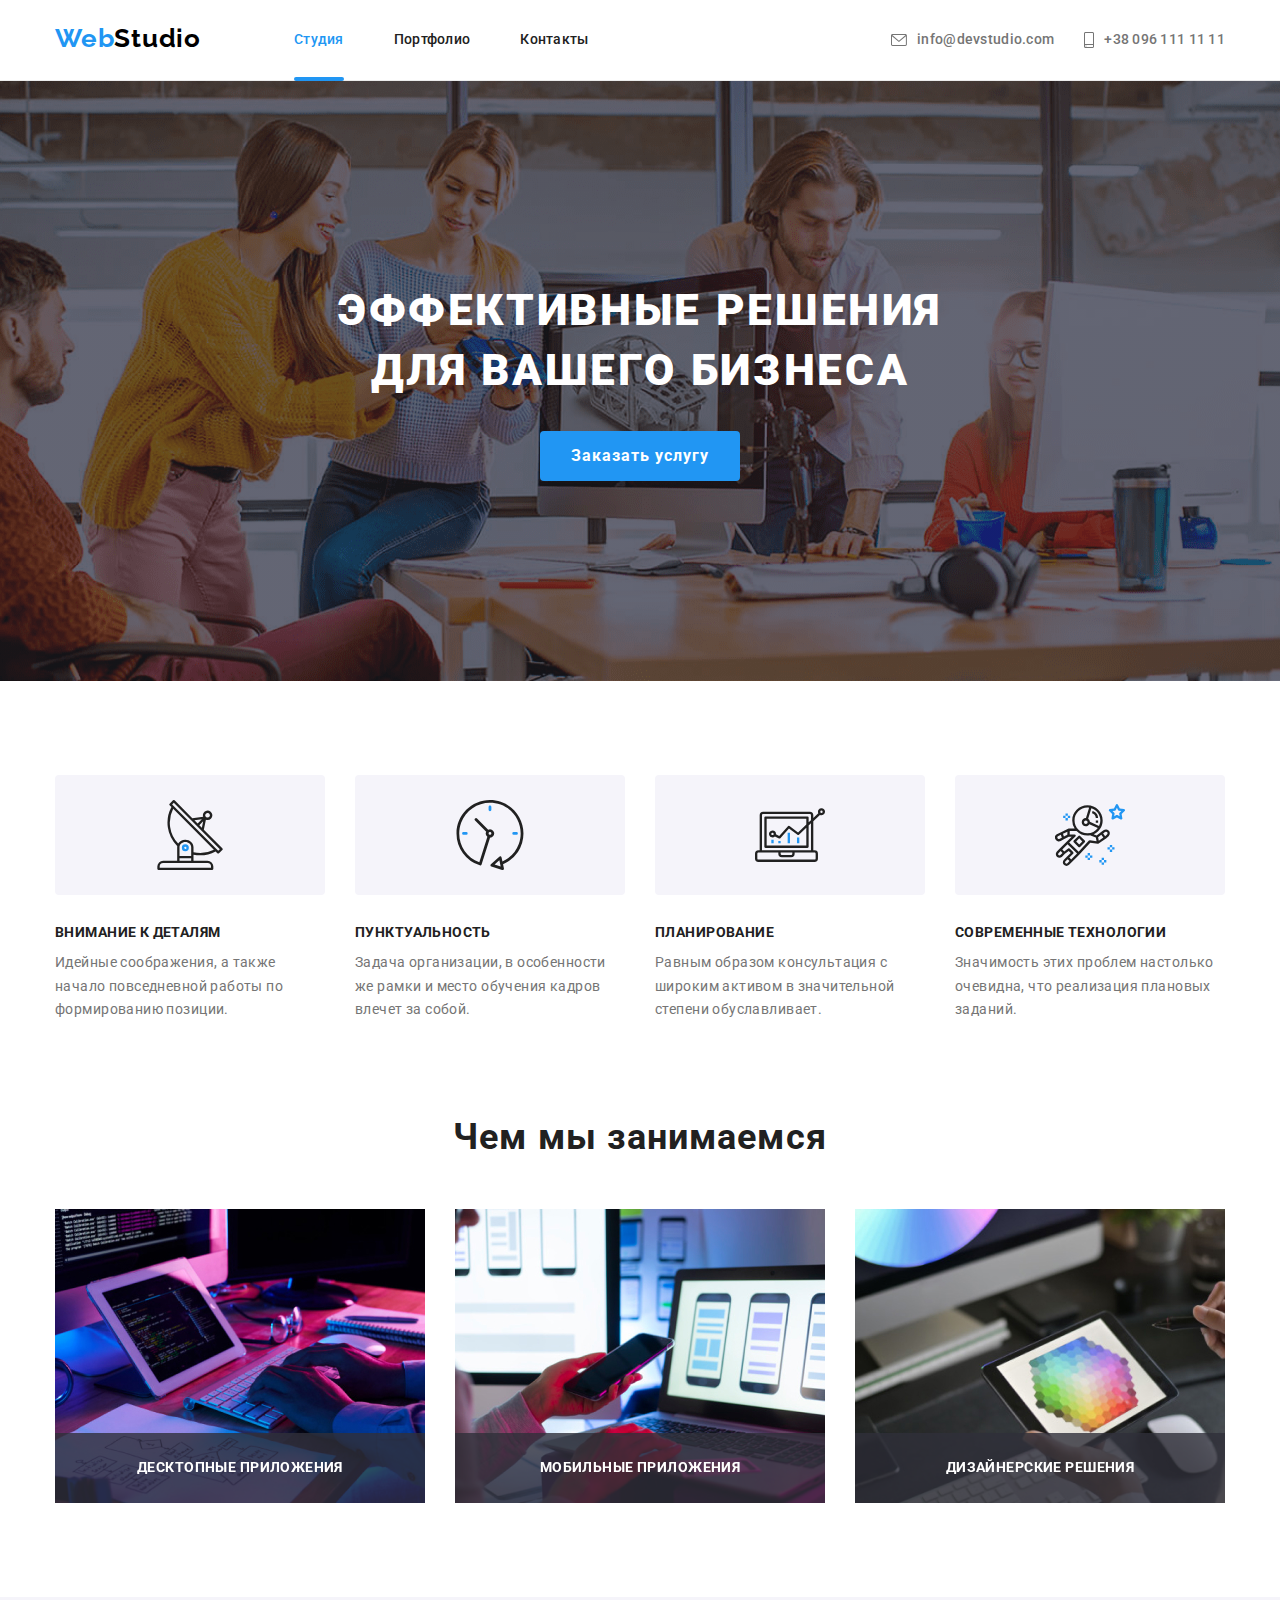
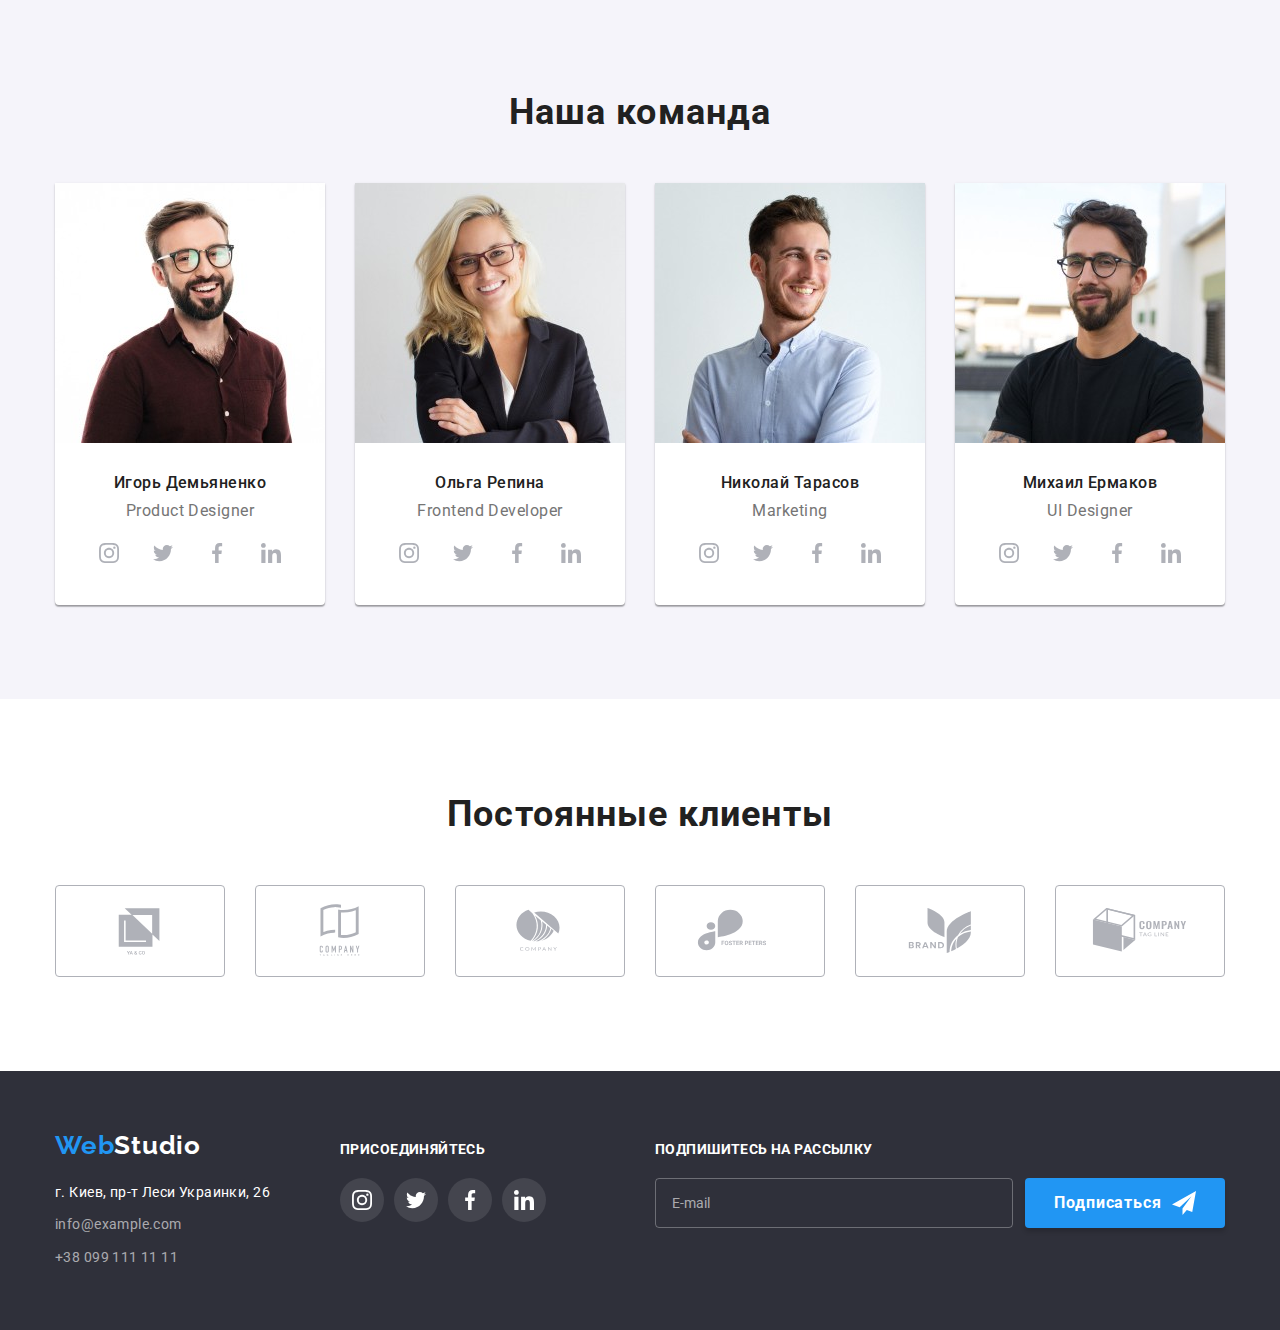
==== commit 6587f93d: "improve markup" ====
--- a/index.html
+++ b/index.html
@@ -237,34 +237,49 @@
           <ul class="engagement__list">
             <li class="engagement__item">
               <div class="engagement__description--wrapper">
-                <img
-                  class="engagement__image"
-                  src="./images/box1opti.jpeg"
-                  alt="coding"
-                  width="370"
-                />
+                <picture class="engagement__image">
+                  <source
+                    media="(min-width:1200px)"
+                    srcset="
+                      ./images/features/imgfeatures-1_lg.jpg    1x,
+                      ./images/features/imgfeatures-1_lg@2x.jpg 2x
+                    "
+                    type="image/jpeg"
+                  />
+                  <img src="./images/features/imgfeatures-1_lg.jpg " alt="coding" />
+                </picture>
                 <p class="engagement__description">Десктопные приложения</p>
               </div>
             </li>
             <li class="engagement__item">
               <div class="engagement__description--wrapper">
-                <img
-                  class="engagement__image"
-                  src="./images/box2opti.jpeg"
-                  alt="developing a design"
-                  width="370"
-                />
+                <picture class="engagement__image">
+                  <source
+                    media="(min-width:1200px)"
+                    srcset="
+                      ./images/features/imgfeatures-2_lg.jpg    1x,
+                      ./images/features/imgfeatures-2_lg@2x.jpg 2x
+                    "
+                    type="image/jpeg"
+                  />
+                  <img src="./images/features/imgfeatures-2_lg.jpg " alt="developing a design" />
+                </picture>
                 <p class="engagement__description">Мобильные приложения</p>
               </div>
             </li>
             <li class="engagement__item">
               <div class="engagement__description--wrapper">
-                <img
-                  class="engagement__image"
-                  src="./images/box3opti.jpeg"
-                  alt="coosing a color"
-                  width="370"
-                />
+                <picture class="engagement__image">
+                  <source
+                    media="(min-width:1200px)"
+                    srcset="
+                      ./images/features/imgfeatures-3_lg.jpg    1x,
+                      ./images/features/imgfeatures-3_lg@2x.jpg 2x
+                    "
+                    type="image/jpeg"
+                  />
+                  <img src="./images/features/imgfeatures-3_lg.jpg " alt="choosing a color" />
+                </picture>
                 <p class="engagement__description">Дизайнерские решения</p>
               </div>
             </li>
@@ -276,12 +291,24 @@
           <h2 class="team__title subtitle">Наша команда</h2>
           <ul class="team__list">
             <li class="team__member">
-              <img
-                class="team__image"
-                src="./images/member1opti.jpeg"
-                alt="smiling man"
-                width="270"
-              />
+              <picture class="team__image">
+                <source
+                  media="(min-width:1200px)"
+                  srcset="./images/team/imgteam-1_lg.jpg 1x, ./images/team/imgteam-1_lg2@x.jpg 2x"
+                  type="image/jpeg"
+                />
+                <source
+                  media="(min-width:768px)"
+                  srcset="./images/team/imgteam-1_md.jpg 1x, ./images/team/imgteam-1_md@2x.jpg 2x"
+                  type="image/jpeg"
+                />
+                <source
+                  media="(min-width:480px)"
+                  srcset="./images/team/imgteam-1_sm.jpg 1x, ./images/team/imgteam-1_sm@2x.jpg 2x"
+                  type="image/jpeg"
+                />
+                <img src="./images/team/imgteam-1_sm.jpg" alt="smiling man" />
+              </picture>
               <div class="team__text">
                 <h3 class="team__name">Игорь Демьяненко</h3>
                 <p class="team__position">Product Designer</p>
@@ -318,12 +345,24 @@
               </div>
             </li>
             <li class="team__member">
-              <img
-                class="team__image"
-                src="./images/member2opti.jpeg"
-                alt="smiling woman"
-                width="270"
-              />
+              <picture class="team__image">
+                <source
+                  media="(min-width:1200px)"
+                  srcset="./images/team/imgteam-2_lg.jpg 1x, ./images/team/imgteam-2_lg@2x.jpg 2x"
+                  type="image/jpeg"
+                />
+                <source
+                  media="(min-width:768px)"
+                  srcset="./images/team/imgteam-2_md.jpg 1x, ./images/team/imgteam-2_md@2x.jpg 2x"
+                  type="image/jpeg"
+                />
+                <source
+                  media="(min-width:480px)"
+                  srcset="./images/team/imgteam-2_sm.jpg 1x, ./images/team/imgteam-2_sm@2x.jpg 2x"
+                  type="image/jpeg"
+                />
+                <img src="./images/team/imgteam-2_sm.jpg" alt="smiling woman" />
+              </picture>
               <div class="team__text">
                 <h3 class="team__name">Ольга Репина</h3>
                 <p class="team__position">Frontend Developer</p>
@@ -360,12 +399,24 @@
               </div>
             </li>
             <li class="team__member">
-              <img
-                class="team__image"
-                src="./images/member3opti.jpeg"
-                alt="smiling man"
-                width="270"
-              />
+              <picture class="team__image">
+                <source
+                  media="(min-width:1200px)"
+                  srcset="./images/team/imgteam-3_lg.jpg 1x, ./images/team/imgteam-3_lg@2x.jpg 2x"
+                  type="image/jpeg"
+                />
+                <source
+                  media="(min-width:768px)"
+                  srcset="./images/team/imgteam-3_md.jpg 1x, ./images/team/imgteam-3_md@2x.jpg 2x"
+                  type="image/jpeg"
+                />
+                <source
+                  media="(min-width:480px)"
+                  srcset="./images/team/imgteam-3_sm.jpg 1x, ./images/team/imgteam-3_sm@2x.jpg 2x"
+                  type="image/jpeg"
+                />
+                <img src="./images/team/imgteam-3_sm.jpg" alt="smiling man" />
+              </picture>
               <div class="team__text">
                 <h3 class="team__name">Николай Тарасов</h3>
                 <p class="team__position">Marketing</p>
@@ -402,12 +453,24 @@
               </div>
             </li>
             <li class="team__member">
-              <img
-                class="team__image"
-                src="./images/member4opti.jpeg"
-                alt="smiling man"
-                width="270"
-              />
+              <picture class="team__image">
+                <source
+                  media="(min-width:1200px)"
+                  srcset="./images/team/imgteam-4_lg.jpg 1x, ./images/team/imgteam-4_lg@2x.jpg 2x"
+                  type="image/jpeg"
+                />
+                <source
+                  media="(min-width:768px)"
+                  srcset="./images/team/imgteam-4_md.jpg 1x, ./images/team/imgteam-4_md@2x.jpg 2x"
+                  type="image/jpeg"
+                />
+                <source
+                  media="(min-width:480px)"
+                  srcset="./images/team/imgteam-4_sm.jpg 1x, ./images/team/imgteam-4_sm@2x.jpg 2x"
+                  type="image/jpeg"
+                />
+                <img src="./images/team/imgteam-4_sm.jpg" alt="smiling man" />
+              </picture>
               <div class="team__text">
                 <h3 class="team__name">Михаил Ермаков</h3>
                 <p class="team__position">UI Designer</p>
--- a/css/main.min.css
+++ b/css/main.min.css
@@ -1 +1 @@
-:root{--primary-description-color: #757575;--primary-white-color: #ffffff;--title-color: #212121;--logo-color: #000000;--primary-blue-color: #2196f3;--hover-button-color: #188ce8;--primary-button-color: #f5f4fa;--footer-bg-color: #2f303a;--primary-bg-color: #e5e5e5;--primary-font-size: 14px;--primary-font-weight: 400;--primary-font-family: Roboto, sans-serif;--animation: 250ms cubic-bezier(0.4, 0, 0.2, 1)}body{background-color:var(--primary-white-color);font-size:var(--primary-font-size);font-weight:var(--primary-font-weight);font-family:var(--primary-font-family)}.container{max-width:480px;padding-left:15px;padding-right:15px;margin-left:auto;margin-right:auto;outline:2px solid tomato;outline-offset:-2px}@media screen and (min-width: 768px){.container{max-width:768px}}@media screen and (min-width: 1200px){.container{max-width:1200px}}ul{margin:0;padding:0;list-style:none}h1,h2,h3,h4,h5,h6,p{margin:0}img{display:block;max-width:100%;height:auto}input{display:-webkit-box;display:-ms-flexbox;display:flex;cursor:pointer}button{cursor:pointer}.link{text-decoration:none;color:currentColor}.section{padding-top:60px;padding-bottom:60px}@media screen and (min-width: 1200px){.section{padding-top:94px;padding-bottom:94px}}.subtitle{margin-bottom:50px;font-weight:700;font-size:36px;line-height:1.17;text-align:center;letter-spacing:.03em;color:var(--title-color)}.button{width:200px;height:50px;border-radius:4px;border:none;font-weight:700;font-family:inherit;font-size:16px;line-height:1.87;text-align:center;letter-spacing:.06em}.header{border-bottom:1px solid #ececec}.header__container{display:-webkit-box;display:-ms-flexbox;display:flex;-webkit-box-align:baseline;-ms-flex-align:baseline;align-items:baseline}@media screen and (min-width: 768px){.header__container{-webkit-box-align:stretch;-ms-flex-align:stretch;align-items:stretch}}.header__logo{padding-top:16px;padding-bottom:16px;font-family:Raleway,sans-serif;font-weight:700;font-size:26px;line-height:1.15;letter-spacing:.03em;color:var(--primary-blue-color)}@media screen and (min-width: 768px){.header__logo{padding-top:24px;padding-bottom:25px}}.header__logo--primary{color:var(--logo-color)}.header__button{margin-left:auto;background-color:#fff;border:none}@media screen and (min-width: 768px){.header__button{display:none}}.navigation{display:none}@media screen and (min-width: 768px){.navigation{display:block}}.navigation__list{display:-webkit-box;display:-ms-flexbox;display:flex;margin-left:93px}.navigation__item{position:relative}.navigation__item:not(:last-child){margin-right:50px}.navigation__link{display:block;padding-top:32px;padding-bottom:32px;-webkit-transition:color var(--animation);transition:color var(--animation);font-weight:500;line-height:1.14;letter-spacing:.02em;color:var(--title-color)}.navigation__link--current{color:var(--primary-blue-color)}.navigation__link--current::after{content:"";position:absolute;left:0;bottom:-1px;width:100%;border-radius:2px;border-bottom:4px solid var(--primary-blue-color)}@media screen and (max-width: 767px){.navigation__link--current::after{display:none}}.navigation__link:hover,.navigation__link:focus{color:var(--primary-blue-color)}.header-contacts{display:none}@media screen and (min-width: 768px){.header-contacts{display:-webkit-box;display:-ms-flexbox;display:flex;margin-left:auto;-webkit-box-orient:vertical;-webkit-box-direction:normal;-ms-flex-direction:column;flex-direction:column;-webkit-box-pack:center;-ms-flex-pack:center;justify-content:center}}@media screen and (min-width: 1200px){.header-contacts{-webkit-box-orient:horizontal;-webkit-box-direction:normal;-ms-flex-direction:row;flex-direction:row}}.header-contacts__item>.header-contacts__link{display:-webkit-box;display:-ms-flexbox;display:flex;-webkit-box-align:center;-ms-flex-align:center;align-items:center;font-weight:500;line-height:1.14;letter-spacing:.02em;color:var(--primary-description-color)}.header-contacts__item:not(:last-child){margin-bottom:10px}@media screen and (min-width: 1200px){.header-contacts__item:not(:last-child){margin-right:30px;margin-bottom:0}}.header-contacts__link{display:block;-webkit-transition:color var(--animation),fill var(--animation);transition:color var(--animation),fill var(--animation)}@media screen and (min-width: 1200px){.header-contacts__link{padding-top:32px;padding-bottom:32px}}.header-contacts__link:hover,.header-contacts__link:focus{color:var(--primary-blue-color);fill:var(--primary-blue-color)}.header-contacts__icon--wrapper{display:-webkit-box;display:-ms-flexbox;display:flex;margin-right:10px}.header-contacts__icon{fill:currentColor}.hero{background-size:cover;background-repeat:no-repeat;background-position:50% 50%;max-width:1600px;margin-left:auto;margin-right:auto;background-color:#c4c4c4;text-align:center;padding-top:200px;padding-bottom:200px;background-image:-webkit-gradient(linear, left top, left bottom, from(rgba(47, 48, 58, 0.4)), to(rgba(47, 48, 58, 0.4))),url(../images/hero-opti.jpeg);background-image:linear-gradient(rgba(47, 48, 58, 0.4), rgba(47, 48, 58, 0.4)),url(../images/hero-opti.jpeg)}.hero__container{margin:0 auto;max-width:360px}@media screen and (min-width: 1200px){.hero__container{max-width:696px}}.hero__title{margin-bottom:30px;font-weight:900;font-size:26px;line-height:1.36;color:var(--primary-white-color);letter-spacing:.06em;text-transform:uppercase;text-align:center}@media screen and (min-width: 1200px){.hero__title{font-size:44px}}.hero__button{background-color:var(--primary-blue-color);color:var(--primary-white-color);-webkit-transition:background-color var(--animation);transition:background-color var(--animation)}.hero__button:hover,.hero__button:focus{background-color:var(--hover-button-color)}.backdrop{position:fixed;top:0;left:0;width:100%;height:100%;background-color:rgba(0,0,0,.2);opacity:1;visibility:visible;-webkit-transition:opacity var(--animation);transition:opacity var(--animation)}.is-hidden{opacity:0;pointer-events:none}.backdrop.is-hidden .modal{-webkit-transform:translate(-50%, -50%) scale(2);transform:translate(-50%, -50%) scale(2)}.modal{position:absolute;top:50%;left:50%;-webkit-transform:translate(-50%, -50%) scale(1);transform:translate(-50%, -50%) scale(1);min-height:609px;min-width:450px;padding:40px;background-color:var(--primary-white-color);-webkit-box-shadow:1px 0px 2px rgba(0,0,0,.2),1px 0px 1px rgba(0,0,0,.14),3px 0px 1px rgba(0,0,0,.12);box-shadow:1px 0px 2px rgba(0,0,0,.2),1px 0px 1px rgba(0,0,0,.14),3px 0px 1px rgba(0,0,0,.12);border-radius:4px;-webkit-transition:-webkit-transform var(--animation);transition:-webkit-transform var(--animation);transition:transform var(--animation);transition:transform var(--animation), -webkit-transform var(--animation)}@media screen and (min-width: 1200px){.modal{min-height:581px;min-width:528px}}.button-close{position:absolute;display:-webkit-box;display:-ms-flexbox;display:flex;-webkit-box-align:center;-ms-flex-align:center;align-items:center;-webkit-box-pack:center;-ms-flex-pack:center;justify-content:center;width:30px;height:30px;top:8px;right:8px;border-radius:50%;background-color:var(--primary-white-color);border:1px solid rgba(0,0,0,.1);-webkit-transition:fill var(--animation);transition:fill var(--animation)}.button-close:hover,.button-close:focus{fill:var(--primary-blue-color)}.modal__title{margin-bottom:12px;font-weight:700;font-size:20px;line-height:1.15;text-align:center;letter-spacing:.03em;color:var(--title-color)}.modal__button{margin:0 auto;margin-top:30px;display:-webkit-box;display:-ms-flexbox;display:flex;-webkit-box-pack:center;-ms-flex-pack:center;justify-content:center;-webkit-box-align:center;-ms-flex-align:center;align-items:center;background-color:var(--primary-blue-color);color:var(--primary-white-color);-webkit-box-shadow:0px 4px 4px rgba(0,0,0,.15);box-shadow:0px 4px 4px rgba(0,0,0,.15);-webkit-transition:background-color var(--animation);transition:background-color var(--animation)}.modal__button:hover,.modal__button:focus{background-color:var(--hover-button-color)}.modal__wrapper{margin-bottom:10px;position:relative}.modal__input{padding-left:35px;min-height:40px;width:100%;display:-webkit-box;display:-ms-flexbox;display:flex;-webkit-box-orient:vertical;-webkit-box-direction:normal;-ms-flex-direction:column;flex-direction:column;-webkit-box-align:start;-ms-flex-align:start;align-items:flex-start;cursor:pointer;outline:rgba(0,0,0,0);border:1px solid rgba(33,33,33,.2);margin-top:4px;-webkit-transition:border-color var(--animation);transition:border-color var(--animation);border-radius:4px}.modal__input:hover,.modal__input:focus{border-color:var(--primary-blue-color)}.modal__label{font-size:12px;position:relative;width:100%;display:-webkit-box;display:-ms-flexbox;display:flex;-webkit-box-orient:vertical;-webkit-box-direction:normal;-ms-flex-direction:column;flex-direction:column;-webkit-box-align:start;-ms-flex-align:start;align-items:flex-start;cursor:pointer;color:var(--primary-description-color)}.modal__field{position:relative;width:100%}.modal__icon{position:absolute;display:-webkit-box;display:-ms-flexbox;display:flex;margin-left:12px;top:50%;-webkit-transform:translate(0%, -50%);transform:translate(0%, -50%);-webkit-transition:fill var(--animation);transition:fill var(--animation)}.modal__input:hover+.modal__icon,.modal__input:focus+.modal__icon{fill:var(--primary-blue-color)}.modal-comment__textarea{min-height:120px;margin-top:4px;-webkit-box-orient:vertical;-webkit-box-direction:normal;-ms-flex-direction:column;flex-direction:column;display:-webkit-box;display:-ms-flexbox;display:flex;-webkit-box-align:start;-ms-flex-align:start;align-items:flex-start;width:100%;resize:none;cursor:pointer;padding:12px 16px;outline:rgba(0,0,0,0);border-color:rgba(33,33,33,.2);border-radius:4px;-webkit-transition:border-color var(--animation);transition:border-color var(--animation)}.modal-comment__textarea::-webkit-input-placeholder{color:rgba(117,117,117,.5);font-size:14px}.modal-comment__textarea::-moz-placeholder{color:rgba(117,117,117,.5);font-size:14px}.modal-comment__textarea:-ms-input-placeholder{color:rgba(117,117,117,.5);font-size:14px}.modal-comment__textarea::-ms-input-placeholder{color:rgba(117,117,117,.5);font-size:14px}.modal-comment__textarea::placeholder{color:rgba(117,117,117,.5);font-size:14px}.modal-comment__textarea:hover,.modal-comment__textarea:focus{border-color:var(--primary-blue-color)}.modal-agreement__wrapper{display:-webkit-box;display:-ms-flexbox;display:flex;-webkit-box-pack:center;-ms-flex-pack:center;justify-content:center;-webkit-box-align:center;-ms-flex-align:center;align-items:center;margin-top:20px}.modal-agreement__title{color:var(--primary-description-color);line-height:1.71;letter-spacing:.03em;cursor:pointer;font-size:12px}@media screen and (min-width: 1200px){.modal-agreement__title{font-size:14px}}.modal-agreement__link{line-height:1.71;letter-spacing:.03em;color:var(--primary-blue-color);font-size:12px}@media screen and (min-width: 1200px){.modal-agreement__link{font-size:14px}}.modal-agreement__border{display:-webkit-inline-box;display:-ms-inline-flexbox;display:inline-flex;-webkit-box-align:center;-ms-flex-align:center;align-items:center;-webkit-box-pack:center;-ms-flex-pack:center;justify-content:center;width:16px;height:15px;border-radius:2px;outline:2px solid var(--title-color);margin-right:7px;cursor:pointer;outline-offset:-2px;-webkit-transition:background-color var(--animation),outline-color var(--animation);transition:background-color var(--animation),outline-color var(--animation)}.modal-agreement__icon{fill:rgba(0,0,0,0)}.modal-agreement__checkbox:checked+.modal-agreement__border{background-color:var(--primary-blue-color);outline-color:var(--primary-blue-color);border:none}.modal-agreement__checkbox:checked+.modal-agreement__border>.modal-agreement__icon{fill:var(--primary-white-color)}@media screen and (max-width: 1199px){.engagement{display:none}}.engagement__list{display:-webkit-box;display:-ms-flexbox;display:flex;gap:30px}.engagement__item{width:370px}.engagement__description{position:absolute;bottom:0;width:100%;height:70px;display:-webkit-box;display:-ms-flexbox;display:flex;-webkit-box-align:center;-ms-flex-align:center;align-items:center;-webkit-box-pack:center;-ms-flex-pack:center;justify-content:center;font-weight:700;font-size:14px;line-height:1.14;text-align:center;letter-spacing:.03em;text-transform:uppercase;background-color:rgba(47,48,58,.8);color:var(--primary-white-color)}.engagement__description--wrapper{position:relative;display:-webkit-box;display:-ms-flexbox;display:flex;-webkit-box-align:center;-ms-flex-align:center;align-items:center;-webkit-box-pack:center;-ms-flex-pack:center;justify-content:center}.team{background-color:var(--primary-button-color)}.team .team__list{display:-webkit-box;display:-ms-flexbox;display:flex;-ms-flex-wrap:wrap;flex-wrap:wrap;gap:30px}@media screen and (min-width: 1200px){.team .team__list{-ms-flex-wrap:nowrap;flex-wrap:nowrap}}.team__member{background-color:var(--primary-white-color);-webkit-box-shadow:0px 1px 3px rgba(0,0,0,.12),0px 1px 1px rgba(0,0,0,.14),0px 2px 1px rgba(0,0,0,.2);box-shadow:0px 1px 3px rgba(0,0,0,.12),0px 1px 1px rgba(0,0,0,.14),0px 2px 1px rgba(0,0,0,.2);border-radius:0px 0px 4px 4px;-ms-flex-preferred-size:450px;flex-basis:450px}@media screen and (min-width: 768px){.team__member{-ms-flex-preferred-size:354px;flex-basis:354px}}@media screen and (min-width: 1200px){.team__member{-ms-flex-preferred-size:270px;flex-basis:270px}}@media screen and (max-width: 479px){.team__image{max:width 100%}}@media screen and (min-width: 480px){.team__image{width:450px}}@media screen and (min-width: 768px){.team__image{width:354px}}@media screen and (min-width: 1200px){.team__image{width:270px}}.team__text{padding-top:30px;padding-bottom:30px}.team__name{margin-bottom:10px;font-weight:500;font-size:16px;line-height:1.19;color:var(--title-color);text-align:center;letter-spacing:.03em}.team__position{margin-bottom:10px;font-size:16px;line-height:1.18;text-align:center;letter-spacing:.03em;color:var(--primary-description-color)}.social-icon{display:-webkit-box;display:-ms-flexbox;display:flex;gap:10px;-webkit-box-pack:center;-ms-flex-pack:center;justify-content:center}.social-icon__logo{fill:currentColor}.social-icon__item{fill:currentColor;display:-webkit-box;display:-ms-flexbox;display:flex;-webkit-box-pack:center;-ms-flex-pack:center;justify-content:center;height:44px;width:44px}.social-icon__item:last-child{margin-right:0}.social-icon__link{border-radius:50%;color:#afb1b8;width:44px;height:44px;display:-webkit-box;display:-ms-flexbox;display:flex;-webkit-box-align:center;-ms-flex-align:center;align-items:center;-webkit-box-pack:center;-ms-flex-pack:center;justify-content:center;-webkit-transition:fill var(--animation),color var(--animation),background-color var(--animation);transition:fill var(--animation),color var(--animation),background-color var(--animation)}.social-icon__link:hover,.social-icon__link:focus{fill:var(--primary-white-color);color:var(--primary-white-color);background-color:var(--primary-blue-color)}.portfolio-button--wrapper{margin-bottom:40px}@media screen and (min-width: 768px){.portfolio-button--wrapper{margin-bottom:30px}}@media screen and (min-width: 1200px){.portfolio-button--wrapper{margin-bottom:50px}}.portfolio-button__list{display:-webkit-box;display:-ms-flexbox;display:flex;-ms-flex-wrap:wrap;flex-wrap:wrap;-webkit-box-pack:start;-ms-flex-pack:start;justify-content:flex-start}@media screen and (min-width: 768px){.portfolio-button__list{-webkit-box-pack:center;-ms-flex-pack:center;justify-content:center}}@media screen and (min-width: 320px){.portfolio-button__item:not(:last-child){margin-bottom:15px}}@media screen and (min-width: 400px){.portfolio-button__item:nth-last-child(-n+2){margin-bottom:0}}@media screen and (min-width: 768px){.portfolio-button__list>.portfolio-button__item{margin-bottom:0}}.portfolio-button__item:not(:last-child){margin-right:8px}.portfolio-button__btn{font-family:inherit;font-weight:500;font-size:16px;line-height:1.6;text-align:center;letter-spacing:.03em;padding:6px 22px;border:none;border-radius:4px;background-color:var(--primary-button-color);color:var(--title-color);-webkit-transition:color var(--animation),background-color var(--animation),-webkit-box-shadow var(--animation);transition:color var(--animation),background-color var(--animation),-webkit-box-shadow var(--animation);transition:color var(--animation),background-color var(--animation),box-shadow var(--animation);transition:color var(--animation),background-color var(--animation),box-shadow var(--animation),-webkit-box-shadow var(--animation)}.portfolio-button__btn:focus,.portfolio-button__btn:hover{color:var(--primary-white-color);background-color:var(--primary-blue-color);-webkit-box-shadow:0px 3px 1px rgba(0,0,0,.1),0px 1px 2px rgba(0,0,0,.08),0px 2px 2px rgba(0,0,0,.12);box-shadow:0px 3px 1px rgba(0,0,0,.1),0px 1px 2px rgba(0,0,0,.08),0px 2px 2px rgba(0,0,0,.12)}.projects{-ms-flex-wrap:wrap;flex-wrap:wrap;display:-webkit-box;display:-ms-flexbox;display:flex;gap:30px}.projects__item{-ms-flex-preferred-size:450px;flex-basis:450px}@media screen and (min-width: 768px){.projects__item{-ms-flex-preferred-size:354px;flex-basis:354px}}@media screen and (min-width: 1200px){.projects__item{-ms-flex-preferred-size:370px;flex-basis:370px}}.projects__card{display:-webkit-box;display:-ms-flexbox;display:flex;-webkit-box-orient:vertical;-webkit-box-direction:normal;-ms-flex-direction:column;flex-direction:column;height:100%;-webkit-transition:opacity var(--animation),-webkit-box-shadow var(--animation);transition:opacity var(--animation),-webkit-box-shadow var(--animation);transition:box-shadow var(--animation),opacity var(--animation);transition:box-shadow var(--animation),opacity var(--animation),-webkit-box-shadow var(--animation)}.projects__card:hover,.projects__card:focus{-webkit-box-shadow:0px 1px 1px rgba(0,0,0,.12),0px 4px 4px rgba(0,0,0,.06),1px 4px 6px rgba(0,0,0,.16);box-shadow:0px 1px 1px rgba(0,0,0,.12),0px 4px 4px rgba(0,0,0,.06),1px 4px 6px rgba(0,0,0,.16)}.projects__card--wrapper{position:relative;overflow:hidden}.projects__overlay{position:absolute;left:0;top:0;opacity:0;padding:63px 24px;font-size:18px;line-height:1.55;vertical-align:top;letter-spacing:.03em;background-color:rgba(33,150,243,.9);color:var(--primary-white-color);-webkit-transform:translateY(100%);transform:translateY(100%);-webkit-transition:opacity var(--animation),-webkit-transform var(--animation);transition:opacity var(--animation),-webkit-transform var(--animation);transition:transform var(--animation),opacity var(--animation);transition:transform var(--animation),opacity var(--animation),-webkit-transform var(--animation)}.projects__item:hover .projects__overlay{-webkit-transform:translateY(0);transform:translateY(0);opacity:1}.projects__text--wrapper{overflow:hidden;-webkit-box-flex:1;-ms-flex-positive:1;flex-grow:1;padding-top:20px;padding-right:24px;padding-bottom:20px;padding-left:24px;border-right:1px solid #eee;border-bottom:1px solid #eee;border-left:1px solid #eee}.projects__title{margin-bottom:4px;text-align:left;font-weight:700;font-size:18px;line-height:2;letter-spacing:.06em;color:var(--title-color)}.projects__description{text-align:left;font-size:16px;line-height:1.87;letter-spacing:.03em;color:var(--primary-description-color)}.footer{background-color:var(--footer-bg-color);padding-top:60px;padding-bottom:60px}.footer__container{display:-webkit-box;display:-ms-flexbox;display:flex;-webkit-box-orient:vertical;-webkit-box-direction:normal;-ms-flex-direction:column;flex-direction:column;-webkit-box-align:center;-ms-flex-align:center;align-items:center}@media screen and (min-width: 1200px){.footer__container{-webkit-box-orient:horizontal;-webkit-box-direction:normal;-ms-flex-direction:row;flex-direction:row;-webkit-box-align:baseline;-ms-flex-align:baseline;align-items:baseline;-ms-flex-wrap:wrap;flex-wrap:wrap;gap:93px}}.footer-left{display:-webkit-box;display:-ms-flexbox;display:flex;-webkit-box-orient:vertical;-webkit-box-direction:normal;-ms-flex-direction:column;flex-direction:column;-webkit-box-align:center;-ms-flex-align:center;align-items:center;-webkit-box-align:baseline;-ms-flex-align:baseline;align-items:baseline;gap:60px}@media screen and (min-width: 768px){.footer-left{-webkit-box-orient:horizontal;-webkit-box-direction:normal;-ms-flex-direction:row;flex-direction:row;gap:165px;margin-bottom:60px}}@media screen and (min-width: 1200px){.footer-left{margin-bottom:0;gap:70px}}.footer-address{display:-webkit-box;display:-ms-flexbox;display:flex;-webkit-box-align:center;-ms-flex-align:center;align-items:center;-webkit-box-orient:vertical;-webkit-box-direction:normal;-ms-flex-direction:column;flex-direction:column}@media screen and (min-width: 1200px){.footer-address{display:block}}.footer__logo{padding-top:0;padding-bottom:0;margin-bottom:20px;display:block}.footer__logo--secondary{color:var(--primary-white-color)}.footer-address__list{display:-webkit-box;display:-ms-flexbox;display:flex;-webkit-box-align:center;-ms-flex-align:center;align-items:center;-webkit-box-orient:vertical;-webkit-box-direction:normal;-ms-flex-direction:column;flex-direction:column}@media screen and (min-width: 1200px){.footer-address__list{display:block}}.footer-address__link{display:block;margin-bottom:8px;font-style:normal;line-height:1.71;letter-spacing:.03em;color:var(--primary-white-color);-webkit-transition:color var(--animation);transition:color var(--animation)}@media screen and (min-width: 1200px){.footer-address__link{margin-bottom:9px}}.footer-address__link:focus,.footer-address__link:hover{color:var(--primary-blue-color)}.footer-contacts__item:not(:last-child){margin-bottom:8px}@media screen and (min-width: 1200px){.footer-contacts__item:not(:last-child){margin-bottom:9px}}.footer-contacts__link{font-style:normal;line-height:1.71;letter-spacing:.03em;color:rgba(255,255,255,.6);-webkit-transition:color var(--animation);transition:color var(--animation)}.footer-contacts__link:focus,.footer-contacts__link:hover{color:var(--primary-blue-color)}.footer-social{display:-webkit-box;display:-ms-flexbox;display:flex;-webkit-box-align:center;-ms-flex-align:center;align-items:center;-webkit-box-orient:vertical;-webkit-box-direction:normal;-ms-flex-direction:column;flex-direction:column;margin-bottom:60px}@media screen and (min-width: 768px){.footer-social{margin-bottom:0}}@media screen and (min-width: 1200px){.footer-social{display:block}}.footer-social__description{margin-bottom:20px;font-weight:700;font-size:14px;line-height:1.14;letter-spacing:.03em;text-transform:uppercase;color:var(--primary-white-color)}.footer-social__list{display:-webkit-box;display:-ms-flexbox;display:flex;gap:10px;-webkit-box-pack:center;-ms-flex-pack:center;justify-content:center}.footer-social__item{fill:currentColor;display:-webkit-box;display:-ms-flexbox;display:flex;-webkit-box-pack:center;-ms-flex-pack:center;justify-content:center;height:44px;width:44px}.footer-social__item:last-child{margin-right:0}.footer-social__link{color:var(--primary-white-color);background-color:rgba(255,255,255,.1);border-radius:50%;width:44px;height:44px;display:-webkit-box;display:-ms-flexbox;display:flex;-webkit-box-align:center;-ms-flex-align:center;align-items:center;-webkit-box-pack:center;-ms-flex-pack:center;justify-content:center;-webkit-transition:fill var(--animation),color var(--animation),background-color var(--animation);transition:fill var(--animation),color var(--animation),background-color var(--animation)}.footer-social__link:hover,.footer-social__link:focus{fill:var(--primary-white-color);color:var(--primary-white-color);background-color:var(--primary-blue-color);border-radius:50%}.footer-social__icon{fill:currentColor}.footer-right{display:-webkit-box;display:-ms-flexbox;display:flex;-webkit-box-orient:vertical;-webkit-box-direction:normal;-ms-flex-direction:column;flex-direction:column;-webkit-box-align:center;-ms-flex-align:center;align-items:center}@media screen and (min-width: 1200px){.footer-right{display:block;margin-left:auto}}.footer-right__subscription{display:-webkit-box;display:-ms-flexbox;display:flex;-webkit-box-orient:vertical;-webkit-box-direction:normal;-ms-flex-direction:column;flex-direction:column;-webkit-box-align:center;-ms-flex-align:center;align-items:center}@media screen and (min-width: 1200px){.footer-right__subscription{-webkit-box-orient:horizontal;-webkit-box-direction:normal;-ms-flex-direction:row;flex-direction:row}}.footer-right__label{margin-bottom:20px}@media screen and (min-width: 1200px){.footer-right__label{margin-bottom:0;margin-right:12px}}.footer-right__input{height:50px;width:350px;background-color:inherit;border:1px solid rgba(255,255,255,.3);border-radius:4px;padding-left:16px;outline:none;color:var(--primary-white-color)}@media screen and (min-width: 1200px){.footer-right__input{width:358px}}.footer-right__input::-webkit-input-placeholder{color:rgba(255,255,255,.6)}.footer-right__input::-moz-placeholder{color:rgba(255,255,255,.6)}.footer-right__input:-ms-input-placeholder{color:rgba(255,255,255,.6)}.footer-right__input::-ms-input-placeholder{color:rgba(255,255,255,.6)}.footer-right__input::placeholder{color:rgba(255,255,255,.6)}.footer-right__button{display:-webkit-box;display:-ms-flexbox;display:flex;-webkit-box-pack:center;-ms-flex-pack:center;justify-content:center;-webkit-box-align:center;-ms-flex-align:center;align-items:center;background-color:var(--primary-blue-color);color:var(--primary-white-color);-webkit-box-shadow:0px 4px 4px rgba(0,0,0,.15);box-shadow:0px 4px 4px rgba(0,0,0,.15)}.footer-right__icon{margin-left:10px;fill:var(--primary-white-color)}@media screen and (min-width: 1200px){.features{padding-bottom:0}}@media screen and (min-width: 768px){.features__list{display:-webkit-box;display:-ms-flexbox;display:flex;-ms-flex-wrap:wrap;flex-wrap:wrap;gap:30px}}@media screen and (min-width: 1200px){.features__list{display:-webkit-box;display:-ms-flexbox;display:flex;-ms-flex-wrap:nowrap;flex-wrap:nowrap}}.features__item:not(:last-child){margin-bottom:30px}@media screen and (min-width: 768px){.features__item:not(:last-child){margin-bottom:0}}.features__icon--wrapper{display:-webkit-box;display:-ms-flexbox;display:flex;-webkit-box-pack:center;-ms-flex-pack:center;justify-content:center;-webkit-box-align:center;-ms-flex-align:center;align-items:center;max-width:450px;height:120px;background-color:var(--primary-button-color);border-radius:4px}@media screen and (min-width: 768px){.features__icon--wrapper{max-width:354px}}@media screen and (min-width: 1200px){.features__icon--wrapper{max-width:270px}}.features__title{margin-bottom:10px;font-size:14px;font-weight:700;color:var(--title-color);line-height:1.14;letter-spacing:.03em;text-transform:uppercase;display:-webkit-box;display:-ms-flexbox;display:flex;-webkit-box-pack:center;-ms-flex-pack:center;justify-content:center;margin-top:30px}@media screen and (min-width: 768px){.features__title{display:block}}.features__description{line-height:1.71;letter-spacing:.03em;color:var(--primary-description-color)}@media screen and (min-width: 768px){.features__description{max-width:354px}}.clients__list{display:-webkit-box;display:-ms-flexbox;display:flex;-ms-flex-wrap:wrap;flex-wrap:wrap;gap:30px}@media screen and (min-width: 1200px){.clients__list{-ms-flex-wrap:nowrap;flex-wrap:nowrap}}.clients__item{width:170px;height:92px}@media screen and (min-width: 480px){.clients__item{width:210px}}@media screen and (min-width: 768px){.clients__item{width:226px}}@media screen and (min-width: 1200px){.clients__item{width:170px}}.clients__card{height:92px;width:170px;display:-webkit-box;display:-ms-flexbox;display:flex;-webkit-box-pack:center;-ms-flex-pack:center;justify-content:center;-webkit-box-align:center;-ms-flex-align:center;align-items:center;color:#afb1b8;border:1px solid #afb1b8;border-radius:4px;-webkit-transition:border var(--animation),fill var(--animation),color var(--animation);transition:border var(--animation),fill var(--animation),color var(--animation)}@media screen and (min-width: 480px){.clients__card{width:210px}}@media screen and (min-width: 768px){.clients__card{width:226px}}@media screen and (min-width: 1200px){.clients__card{width:170px}}.clients__card:hover,.clients__card:focus{border:1px solid var(--primary-blue-color);fill:var(--primary-blue-color);color:var(--primary-blue-color)}.clients__icon{fill:currentColor}.mobile-menu{position:fixed;width:100%;height:100%;top:0;display:-webkit-box;display:-ms-flexbox;display:flex;-webkit-box-orient:vertical;-webkit-box-direction:normal;-ms-flex-direction:column;flex-direction:column;background-color:#fff;padding:48px 40px;opacity:0;visibility:hidden;pointer-events:none;-webkit-transition:opacity var(--animation),visibility var(--animation);transition:opacity var(--animation),visibility var(--animation)}.mobile-menu.is-open{opacity:1;visibility:visible;pointer-events:initial}@media screen and (min-width: 768px){.mobile-menu{display:none}}.header__button{position:relative;z-index:100;-webkit-transition:fill var(--animation);transition:fill var(--animation)}.header__button:hover,.header__button:focus{fill:var(--primary-blue-color)}.header__button .header-icon__close{opacity:0}.header__button.is-open .header-icon__close{opacity:1}.header__button.is-open .header-icon__burger{opacity:0}.mobile-menu__navigations{display:-webkit-box;display:-ms-flexbox;display:flex;-webkit-box-orient:vertical;-webkit-box-direction:normal;-ms-flex-direction:column;flex-direction:column;gap:32px;margin-bottom:auto}.mobile-menu__navigation{font-weight:500;font-size:40px;line-height:1.175;letter-spacing:.02em;color:var(--title-color)}.mobile-menu__contact:last-child{margin-top:32px}.mobile-menu__tel{font-weight:500;font-size:34px;line-height:1.176;letter-spacing:.02em;color:var(--primary-blue-color)}.mobile-menu__mail{font-weight:500;font-size:24px;line-height:1.16;letter-spacing:.02em;color:var(--primary-description-color)}.mobile-menu__socials{margin-top:64px;display:-webkit-box;display:-ms-flexbox;display:flex;-ms-flex-wrap:wrap;flex-wrap:wrap;gap:10px}.mobile-menu__social{padding-right:10px;border-right:1px solid rgba(33,33,33,.2)}.mobile-menu__soclink{font-weight:500;font-size:18px;line-height:1.222;letter-spacing:.02em;color:var(--primary-blue-color)}.mobile-menu__social:last-child{border-right:none}.visually-hidden{position:absolute;white-space:nowrap;width:1px;height:1px;overflow:hidden;border:0;padding:0;clip:rect(0 0 0 0);-webkit-clip-path:inset(50%);clip-path:inset(50%);margin:-1px}/*# sourceMappingURL=main.min.css.map */+:root{--primary-description-color: #757575;--primary-white-color: #ffffff;--title-color: #212121;--logo-color: #000000;--primary-blue-color: #2196f3;--hover-button-color: #188ce8;--primary-button-color: #f5f4fa;--footer-bg-color: #2f303a;--primary-bg-color: #e5e5e5;--primary-font-size: 14px;--primary-font-weight: 400;--primary-font-family: Roboto, sans-serif;--animation: 250ms cubic-bezier(0.4, 0, 0.2, 1)}body{background-color:var(--primary-white-color);font-size:var(--primary-font-size);font-weight:var(--primary-font-weight);font-family:var(--primary-font-family)}.container{max-width:480px;padding-left:15px;padding-right:15px;margin-left:auto;margin-right:auto}@media screen and (min-width: 768px){.container{max-width:768px}}@media screen and (min-width: 1200px){.container{max-width:1200px}}ul{margin:0;padding:0;list-style:none}h1,h2,h3,h4,h5,h6,p{margin:0}img{display:block;max-width:100%;height:auto}input{display:-webkit-box;display:-ms-flexbox;display:flex;cursor:pointer}button{cursor:pointer}.link{text-decoration:none;color:currentColor}.section{padding-top:60px;padding-bottom:60px}@media screen and (min-width: 1200px){.section{padding-top:94px;padding-bottom:94px}}.subtitle{margin-bottom:50px;font-weight:700;font-size:36px;line-height:1.17;text-align:center;letter-spacing:.03em;color:var(--title-color)}.button{width:200px;height:50px;border-radius:4px;border:none;font-weight:700;font-family:inherit;font-size:16px;line-height:1.87;text-align:center;letter-spacing:.06em}.header{border-bottom:1px solid #ececec}.header__container{display:-webkit-box;display:-ms-flexbox;display:flex;-webkit-box-align:baseline;-ms-flex-align:baseline;align-items:baseline}@media screen and (min-width: 768px){.header__container{-webkit-box-align:stretch;-ms-flex-align:stretch;align-items:stretch}}.header__logo{padding-top:16px;padding-bottom:16px;font-family:Raleway,sans-serif;font-weight:700;font-size:26px;line-height:1.15;letter-spacing:.03em;color:var(--primary-blue-color)}@media screen and (min-width: 768px){.header__logo{padding-top:24px;padding-bottom:25px}}.header__logo--primary{color:var(--logo-color)}.header__button{margin-left:auto;background-color:#fff;border:none}@media screen and (min-width: 768px){.header__button{display:none}}.navigation{display:none}@media screen and (min-width: 768px){.navigation{display:block}}.navigation__list{display:-webkit-box;display:-ms-flexbox;display:flex;margin-left:93px}.navigation__item{position:relative}.navigation__item:not(:last-child){margin-right:50px}.navigation__link{display:block;padding-top:32px;padding-bottom:32px;-webkit-transition:color var(--animation);transition:color var(--animation);font-weight:500;line-height:1.14;letter-spacing:.02em;color:var(--title-color)}.navigation__link--current{color:var(--primary-blue-color)}.navigation__link--current::after{content:"";position:absolute;left:0;bottom:-1px;width:100%;border-radius:2px;border-bottom:4px solid var(--primary-blue-color)}@media screen and (max-width: 767px){.navigation__link--current::after{display:none}}.navigation__link:hover,.navigation__link:focus{color:var(--primary-blue-color)}.header-contacts{display:none}@media screen and (min-width: 768px){.header-contacts{display:-webkit-box;display:-ms-flexbox;display:flex;margin-left:auto;-webkit-box-orient:vertical;-webkit-box-direction:normal;-ms-flex-direction:column;flex-direction:column;-webkit-box-pack:center;-ms-flex-pack:center;justify-content:center}}@media screen and (min-width: 1200px){.header-contacts{-webkit-box-orient:horizontal;-webkit-box-direction:normal;-ms-flex-direction:row;flex-direction:row}}.header-contacts__item>.header-contacts__link{display:-webkit-box;display:-ms-flexbox;display:flex;-webkit-box-align:center;-ms-flex-align:center;align-items:center;font-weight:500;line-height:1.14;letter-spacing:.02em;color:var(--primary-description-color)}.header-contacts__item:not(:last-child){margin-bottom:10px}@media screen and (min-width: 1200px){.header-contacts__item:not(:last-child){margin-right:30px;margin-bottom:0}}.header-contacts__link{display:block;-webkit-transition:color var(--animation),fill var(--animation);transition:color var(--animation),fill var(--animation)}@media screen and (min-width: 1200px){.header-contacts__link{padding-top:32px;padding-bottom:32px}}.header-contacts__link:hover,.header-contacts__link:focus{color:var(--primary-blue-color);fill:var(--primary-blue-color)}.header-contacts__icon--wrapper{display:-webkit-box;display:-ms-flexbox;display:flex;margin-right:10px}.header-contacts__icon{fill:currentColor}.hero{max-width:1600px;padding-top:200px;padding-bottom:200px;text-align:center;background-size:cover;background-repeat:no-repeat;background-position:center;background-color:#c4c4c4;background-image:-webkit-gradient(linear, left top, left bottom, from(rgba(47, 48, 58, 0.4)), to(rgba(47, 48, 58, 0.4))),url(../images/hero/hero_sm.png);background-image:linear-gradient(rgba(47, 48, 58, 0.4), rgba(47, 48, 58, 0.4)),url(../images/hero/hero_sm.png)}@media screen and (min-device-pixel-ratio: 2),screen and (-webkit-min-device-pixel-ratio: 2),screen and (min-resolution: 192dpi),screen and (min-resolution: 2dppx){.hero{background-image:-webkit-gradient(linear, left top, left bottom, from(rgba(47, 48, 58, 0.4)), to(rgba(47, 48, 58, 0.4))),url(../images/hero/hero_sm@2x.png);background-image:linear-gradient(rgba(47, 48, 58, 0.4), rgba(47, 48, 58, 0.4)),url(../images/hero/hero_sm@2x.png)}}@media screen and (min-width: 768px){.hero{background-image:-webkit-gradient(linear, left top, left bottom, from(rgba(47, 48, 58, 0.4)), to(rgba(47, 48, 58, 0.4))),url(../images/hero/hero_md.png);background-image:linear-gradient(rgba(47, 48, 58, 0.4), rgba(47, 48, 58, 0.4)),url(../images/hero/hero_md.png)}}@media screen and (min-width: 768px)and (min-device-pixel-ratio: 2),screen and (min-width: 768px)and (-webkit-min-device-pixel-ratio: 2),screen and (min-width: 768px)and (min-resolution: 192dpi),screen and (min-width: 768px)and (min-resolution: 2dppx){.hero{background-image:-webkit-gradient(linear, left top, left bottom, from(rgba(47, 48, 58, 0.4)), to(rgba(47, 48, 58, 0.4))),url(../images/hero/hero_md@2x.png);background-image:linear-gradient(rgba(47, 48, 58, 0.4), rgba(47, 48, 58, 0.4)),url(../images/hero/hero_md@2x.png)}}@media screen and (min-width: 1200px){.hero{background-image:-webkit-gradient(linear, left top, left bottom, from(rgba(47, 48, 58, 0.4)), to(rgba(47, 48, 58, 0.4))),url(../images/hero/hero_lg.png);background-image:linear-gradient(rgba(47, 48, 58, 0.4), rgba(47, 48, 58, 0.4)),url(../images/hero/hero_lg.png)}}@media screen and (min-width: 1200px)and (min-device-pixel-ratio: 2),screen and (min-width: 1200px)and (-webkit-min-device-pixel-ratio: 2),screen and (min-width: 1200px)and (min-resolution: 192dpi),screen and (min-width: 1200px)and (min-resolution: 2dppx){.hero{background-image:-webkit-gradient(linear, left top, left bottom, from(rgba(47, 48, 58, 0.4)), to(rgba(47, 48, 58, 0.4))),url(../images/hero/hero_lg@2x.png);background-image:linear-gradient(rgba(47, 48, 58, 0.4), rgba(47, 48, 58, 0.4)),url(../images/hero/hero_lg@2x.png)}}.hero__container{margin:0 auto;max-width:360px}@media screen and (min-width: 1200px){.hero__container{max-width:696px}}.hero__title{margin-bottom:30px;font-weight:900;font-size:26px;line-height:1.36;color:var(--primary-white-color);letter-spacing:.06em;text-transform:uppercase;text-align:center}@media screen and (min-width: 1200px){.hero__title{font-size:44px}}.hero__button{background-color:var(--primary-blue-color);color:var(--primary-white-color);-webkit-transition:background-color var(--animation);transition:background-color var(--animation)}.hero__button:hover,.hero__button:focus{background-color:var(--hover-button-color)}.backdrop{position:fixed;top:0;left:0;width:100%;height:100%;background-color:rgba(0,0,0,.2);opacity:1;visibility:visible;-webkit-transition:opacity var(--animation);transition:opacity var(--animation)}.is-hidden{opacity:0;pointer-events:none}.backdrop.is-hidden .modal{-webkit-transform:translate(-50%, -50%) scale(2);transform:translate(-50%, -50%) scale(2)}.modal{position:absolute;top:50%;left:50%;-webkit-transform:translate(-50%, -50%) scale(1);transform:translate(-50%, -50%) scale(1);min-height:609px;min-width:450px;padding:40px;background-color:var(--primary-white-color);-webkit-box-shadow:1px 0px 2px rgba(0,0,0,.2),1px 0px 1px rgba(0,0,0,.14),3px 0px 1px rgba(0,0,0,.12);box-shadow:1px 0px 2px rgba(0,0,0,.2),1px 0px 1px rgba(0,0,0,.14),3px 0px 1px rgba(0,0,0,.12);border-radius:4px;-webkit-transition:-webkit-transform var(--animation);transition:-webkit-transform var(--animation);transition:transform var(--animation);transition:transform var(--animation), -webkit-transform var(--animation)}@media screen and (min-width: 1200px){.modal{min-height:581px;min-width:528px}}.button-close{position:absolute;display:-webkit-box;display:-ms-flexbox;display:flex;-webkit-box-align:center;-ms-flex-align:center;align-items:center;-webkit-box-pack:center;-ms-flex-pack:center;justify-content:center;width:30px;height:30px;top:8px;right:8px;border-radius:50%;background-color:var(--primary-white-color);border:1px solid rgba(0,0,0,.1);-webkit-transition:fill var(--animation);transition:fill var(--animation)}.button-close:hover,.button-close:focus{fill:var(--primary-blue-color)}.modal__title{margin-bottom:12px;font-weight:700;font-size:20px;line-height:1.15;text-align:center;letter-spacing:.03em;color:var(--title-color)}.modal__button{margin:0 auto;margin-top:30px;display:-webkit-box;display:-ms-flexbox;display:flex;-webkit-box-pack:center;-ms-flex-pack:center;justify-content:center;-webkit-box-align:center;-ms-flex-align:center;align-items:center;background-color:var(--primary-blue-color);color:var(--primary-white-color);-webkit-box-shadow:0px 4px 4px rgba(0,0,0,.15);box-shadow:0px 4px 4px rgba(0,0,0,.15);-webkit-transition:background-color var(--animation);transition:background-color var(--animation)}.modal__button:hover,.modal__button:focus{background-color:var(--hover-button-color)}.modal__wrapper{margin-bottom:10px;position:relative}.modal__input{padding-left:35px;min-height:40px;width:100%;display:-webkit-box;display:-ms-flexbox;display:flex;-webkit-box-orient:vertical;-webkit-box-direction:normal;-ms-flex-direction:column;flex-direction:column;-webkit-box-align:start;-ms-flex-align:start;align-items:flex-start;cursor:pointer;outline:rgba(0,0,0,0);border:1px solid rgba(33,33,33,.2);margin-top:4px;-webkit-transition:border-color var(--animation);transition:border-color var(--animation);border-radius:4px}.modal__input:hover,.modal__input:focus{border-color:var(--primary-blue-color)}.modal__label{font-size:12px;position:relative;width:100%;display:-webkit-box;display:-ms-flexbox;display:flex;-webkit-box-orient:vertical;-webkit-box-direction:normal;-ms-flex-direction:column;flex-direction:column;-webkit-box-align:start;-ms-flex-align:start;align-items:flex-start;cursor:pointer;color:var(--primary-description-color)}.modal__field{position:relative;width:100%}.modal__icon{position:absolute;display:-webkit-box;display:-ms-flexbox;display:flex;margin-left:12px;top:50%;-webkit-transform:translate(0%, -50%);transform:translate(0%, -50%);-webkit-transition:fill var(--animation);transition:fill var(--animation)}.modal__input:hover+.modal__icon,.modal__input:focus+.modal__icon{fill:var(--primary-blue-color)}.modal-comment__textarea{min-height:120px;margin-top:4px;-webkit-box-orient:vertical;-webkit-box-direction:normal;-ms-flex-direction:column;flex-direction:column;display:-webkit-box;display:-ms-flexbox;display:flex;-webkit-box-align:start;-ms-flex-align:start;align-items:flex-start;width:100%;resize:none;cursor:pointer;padding:12px 16px;outline:rgba(0,0,0,0);border-color:rgba(33,33,33,.2);border-radius:4px;-webkit-transition:border-color var(--animation);transition:border-color var(--animation)}.modal-comment__textarea::-webkit-input-placeholder{color:rgba(117,117,117,.5);font-size:14px}.modal-comment__textarea::-moz-placeholder{color:rgba(117,117,117,.5);font-size:14px}.modal-comment__textarea:-ms-input-placeholder{color:rgba(117,117,117,.5);font-size:14px}.modal-comment__textarea::-ms-input-placeholder{color:rgba(117,117,117,.5);font-size:14px}.modal-comment__textarea::placeholder{color:rgba(117,117,117,.5);font-size:14px}.modal-comment__textarea:hover,.modal-comment__textarea:focus{border-color:var(--primary-blue-color)}.modal-agreement__wrapper{display:-webkit-box;display:-ms-flexbox;display:flex;-webkit-box-pack:center;-ms-flex-pack:center;justify-content:center;-webkit-box-align:center;-ms-flex-align:center;align-items:center;margin-top:20px}.modal-agreement__title{color:var(--primary-description-color);line-height:1.71;letter-spacing:.03em;cursor:pointer;font-size:12px}@media screen and (min-width: 1200px){.modal-agreement__title{font-size:14px}}.modal-agreement__link{line-height:1.71;letter-spacing:.03em;color:var(--primary-blue-color);font-size:12px}@media screen and (min-width: 1200px){.modal-agreement__link{font-size:14px}}.modal-agreement__border{display:-webkit-inline-box;display:-ms-inline-flexbox;display:inline-flex;-webkit-box-align:center;-ms-flex-align:center;align-items:center;-webkit-box-pack:center;-ms-flex-pack:center;justify-content:center;width:16px;height:15px;border-radius:2px;outline:2px solid var(--title-color);margin-right:7px;cursor:pointer;outline-offset:-2px;-webkit-transition:background-color var(--animation),outline-color var(--animation);transition:background-color var(--animation),outline-color var(--animation)}.modal-agreement__icon{fill:rgba(0,0,0,0)}.modal-agreement__checkbox:checked+.modal-agreement__border{background-color:var(--primary-blue-color);outline-color:var(--primary-blue-color);border:none}.modal-agreement__checkbox:checked+.modal-agreement__border>.modal-agreement__icon{fill:var(--primary-white-color)}@media screen and (max-width: 1199px){.engagement{display:none}}.engagement__list{display:-webkit-box;display:-ms-flexbox;display:flex;gap:30px}.engagement__item{width:370px}.engagement__description{position:absolute;bottom:0;width:100%;height:70px;display:-webkit-box;display:-ms-flexbox;display:flex;-webkit-box-align:center;-ms-flex-align:center;align-items:center;-webkit-box-pack:center;-ms-flex-pack:center;justify-content:center;font-weight:700;font-size:14px;line-height:1.14;text-align:center;letter-spacing:.03em;text-transform:uppercase;background-color:rgba(47,48,58,.8);color:var(--primary-white-color)}.engagement__description--wrapper{position:relative;display:-webkit-box;display:-ms-flexbox;display:flex;-webkit-box-align:center;-ms-flex-align:center;align-items:center;-webkit-box-pack:center;-ms-flex-pack:center;justify-content:center}.team{background-color:var(--primary-button-color)}.team .team__list{display:-webkit-box;display:-ms-flexbox;display:flex;-ms-flex-wrap:wrap;flex-wrap:wrap;gap:30px}@media screen and (min-width: 1200px){.team .team__list{-ms-flex-wrap:nowrap;flex-wrap:nowrap}}.team__member{background-color:var(--primary-white-color);-webkit-box-shadow:0px 1px 3px rgba(0,0,0,.12),0px 1px 1px rgba(0,0,0,.14),0px 2px 1px rgba(0,0,0,.2);box-shadow:0px 1px 3px rgba(0,0,0,.12),0px 1px 1px rgba(0,0,0,.14),0px 2px 1px rgba(0,0,0,.2);border-radius:0px 0px 4px 4px;-ms-flex-preferred-size:450px;flex-basis:450px}@media screen and (min-width: 768px){.team__member{-ms-flex-preferred-size:354px;flex-basis:354px}}@media screen and (min-width: 1200px){.team__member{-ms-flex-preferred-size:370px;flex-basis:370px}}.team__text{padding-top:30px;padding-bottom:30px}.team__name{margin-bottom:10px;font-weight:500;font-size:16px;line-height:1.19;color:var(--title-color);text-align:center;letter-spacing:.03em}.team__position{margin-bottom:10px;font-size:16px;line-height:1.18;text-align:center;letter-spacing:.03em;color:var(--primary-description-color)}.social-icon{display:-webkit-box;display:-ms-flexbox;display:flex;gap:10px;-webkit-box-pack:center;-ms-flex-pack:center;justify-content:center}.social-icon__logo{fill:currentColor}.social-icon__item{fill:currentColor;display:-webkit-box;display:-ms-flexbox;display:flex;-webkit-box-pack:center;-ms-flex-pack:center;justify-content:center;height:44px;width:44px}.social-icon__item:last-child{margin-right:0}.social-icon__link{border-radius:50%;color:#afb1b8;width:44px;height:44px;display:-webkit-box;display:-ms-flexbox;display:flex;-webkit-box-align:center;-ms-flex-align:center;align-items:center;-webkit-box-pack:center;-ms-flex-pack:center;justify-content:center;-webkit-transition:fill var(--animation),color var(--animation),background-color var(--animation);transition:fill var(--animation),color var(--animation),background-color var(--animation)}.social-icon__link:hover,.social-icon__link:focus{fill:var(--primary-white-color);color:var(--primary-white-color);background-color:var(--primary-blue-color)}.portfolio-button--wrapper{margin-bottom:40px}@media screen and (min-width: 768px){.portfolio-button--wrapper{margin-bottom:30px}}@media screen and (min-width: 1200px){.portfolio-button--wrapper{margin-bottom:50px}}.portfolio-button__list{display:-webkit-box;display:-ms-flexbox;display:flex;-ms-flex-wrap:wrap;flex-wrap:wrap;-webkit-box-pack:start;-ms-flex-pack:start;justify-content:flex-start}@media screen and (min-width: 768px){.portfolio-button__list{-webkit-box-pack:center;-ms-flex-pack:center;justify-content:center}}@media screen and (min-width: 320px){.portfolio-button__item:not(:last-child){margin-bottom:15px}}@media screen and (min-width: 400px){.portfolio-button__item:nth-last-child(-n+2){margin-bottom:0}}@media screen and (min-width: 768px){.portfolio-button__list>.portfolio-button__item{margin-bottom:0}}.portfolio-button__item:not(:last-child){margin-right:8px}.portfolio-button__btn{font-family:inherit;font-weight:500;font-size:16px;line-height:1.6;text-align:center;letter-spacing:.03em;padding:6px 22px;border:none;border-radius:4px;background-color:var(--primary-button-color);color:var(--title-color);-webkit-transition:color var(--animation),background-color var(--animation),-webkit-box-shadow var(--animation);transition:color var(--animation),background-color var(--animation),-webkit-box-shadow var(--animation);transition:color var(--animation),background-color var(--animation),box-shadow var(--animation);transition:color var(--animation),background-color var(--animation),box-shadow var(--animation),-webkit-box-shadow var(--animation)}.portfolio-button__btn:focus,.portfolio-button__btn:hover{color:var(--primary-white-color);background-color:var(--primary-blue-color);-webkit-box-shadow:0px 3px 1px rgba(0,0,0,.1),0px 1px 2px rgba(0,0,0,.08),0px 2px 2px rgba(0,0,0,.12);box-shadow:0px 3px 1px rgba(0,0,0,.1),0px 1px 2px rgba(0,0,0,.08),0px 2px 2px rgba(0,0,0,.12)}.projects{-ms-flex-wrap:wrap;flex-wrap:wrap;display:-webkit-box;display:-ms-flexbox;display:flex;gap:30px}.projects__item{-ms-flex-preferred-size:450px;flex-basis:450px}@media screen and (min-width: 768px){.projects__item{-ms-flex-preferred-size:354px;flex-basis:354px}}@media screen and (min-width: 1200px){.projects__item{-ms-flex-preferred-size:370px;flex-basis:370px}}.projects__card{display:-webkit-box;display:-ms-flexbox;display:flex;-webkit-box-orient:vertical;-webkit-box-direction:normal;-ms-flex-direction:column;flex-direction:column;height:100%;-webkit-transition:opacity var(--animation),-webkit-box-shadow var(--animation);transition:opacity var(--animation),-webkit-box-shadow var(--animation);transition:box-shadow var(--animation),opacity var(--animation);transition:box-shadow var(--animation),opacity var(--animation),-webkit-box-shadow var(--animation)}.projects__card:hover,.projects__card:focus{-webkit-box-shadow:0px 1px 1px rgba(0,0,0,.12),0px 4px 4px rgba(0,0,0,.06),1px 4px 6px rgba(0,0,0,.16);box-shadow:0px 1px 1px rgba(0,0,0,.12),0px 4px 4px rgba(0,0,0,.06),1px 4px 6px rgba(0,0,0,.16)}.projects__card--wrapper{position:relative;overflow:hidden}.projects__overlay{position:absolute;left:0;top:0;opacity:0;padding:63px 24px;font-size:18px;line-height:1.55;vertical-align:top;letter-spacing:.03em;background-color:rgba(33,150,243,.9);color:var(--primary-white-color);-webkit-transform:translateY(100%);transform:translateY(100%);-webkit-transition:opacity var(--animation),-webkit-transform var(--animation);transition:opacity var(--animation),-webkit-transform var(--animation);transition:transform var(--animation),opacity var(--animation);transition:transform var(--animation),opacity var(--animation),-webkit-transform var(--animation)}.projects__item:hover .projects__overlay{-webkit-transform:translateY(0);transform:translateY(0);opacity:1}.projects__text--wrapper{overflow:hidden;-webkit-box-flex:1;-ms-flex-positive:1;flex-grow:1;padding-top:20px;padding-right:24px;padding-bottom:20px;padding-left:24px;border-right:1px solid #eee;border-bottom:1px solid #eee;border-left:1px solid #eee}.projects__title{margin-bottom:4px;text-align:left;font-weight:700;font-size:18px;line-height:2;letter-spacing:.06em;color:var(--title-color)}.projects__description{text-align:left;font-size:16px;line-height:1.87;letter-spacing:.03em;color:var(--primary-description-color)}.footer{background-color:var(--footer-bg-color);padding-top:60px;padding-bottom:60px}.footer__container{display:-webkit-box;display:-ms-flexbox;display:flex;-webkit-box-orient:vertical;-webkit-box-direction:normal;-ms-flex-direction:column;flex-direction:column;-webkit-box-align:center;-ms-flex-align:center;align-items:center}@media screen and (min-width: 1200px){.footer__container{-webkit-box-orient:horizontal;-webkit-box-direction:normal;-ms-flex-direction:row;flex-direction:row;-webkit-box-align:baseline;-ms-flex-align:baseline;align-items:baseline;-ms-flex-wrap:wrap;flex-wrap:wrap;gap:93px}}.footer-left{display:-webkit-box;display:-ms-flexbox;display:flex;-webkit-box-orient:vertical;-webkit-box-direction:normal;-ms-flex-direction:column;flex-direction:column;-webkit-box-align:center;-ms-flex-align:center;align-items:center;-webkit-box-align:baseline;-ms-flex-align:baseline;align-items:baseline;gap:60px}@media screen and (min-width: 768px){.footer-left{-webkit-box-orient:horizontal;-webkit-box-direction:normal;-ms-flex-direction:row;flex-direction:row;gap:165px;margin-bottom:60px}}@media screen and (min-width: 1200px){.footer-left{margin-bottom:0;gap:70px}}.footer-address{display:-webkit-box;display:-ms-flexbox;display:flex;-webkit-box-align:center;-ms-flex-align:center;align-items:center;-webkit-box-orient:vertical;-webkit-box-direction:normal;-ms-flex-direction:column;flex-direction:column}@media screen and (min-width: 1200px){.footer-address{display:block}}.footer__logo{padding-top:0;padding-bottom:0;margin-bottom:20px;display:block}.footer__logo--secondary{color:var(--primary-white-color)}.footer-address__list{display:-webkit-box;display:-ms-flexbox;display:flex;-webkit-box-align:center;-ms-flex-align:center;align-items:center;-webkit-box-orient:vertical;-webkit-box-direction:normal;-ms-flex-direction:column;flex-direction:column}@media screen and (min-width: 1200px){.footer-address__list{display:block}}.footer-address__link{display:block;margin-bottom:8px;font-style:normal;line-height:1.71;letter-spacing:.03em;color:var(--primary-white-color);-webkit-transition:color var(--animation);transition:color var(--animation)}@media screen and (min-width: 1200px){.footer-address__link{margin-bottom:9px}}.footer-address__link:focus,.footer-address__link:hover{color:var(--primary-blue-color)}.footer-contacts__item:not(:last-child){margin-bottom:8px}@media screen and (min-width: 1200px){.footer-contacts__item:not(:last-child){margin-bottom:9px}}.footer-contacts__link{font-style:normal;line-height:1.71;letter-spacing:.03em;color:rgba(255,255,255,.6);-webkit-transition:color var(--animation);transition:color var(--animation)}.footer-contacts__link:focus,.footer-contacts__link:hover{color:var(--primary-blue-color)}.footer-social{display:-webkit-box;display:-ms-flexbox;display:flex;-webkit-box-align:center;-ms-flex-align:center;align-items:center;-webkit-box-orient:vertical;-webkit-box-direction:normal;-ms-flex-direction:column;flex-direction:column;margin-bottom:60px}@media screen and (min-width: 768px){.footer-social{margin-bottom:0}}@media screen and (min-width: 1200px){.footer-social{display:block}}.footer-social__description{margin-bottom:20px;font-weight:700;font-size:14px;line-height:1.14;letter-spacing:.03em;text-transform:uppercase;color:var(--primary-white-color)}.footer-social__list{display:-webkit-box;display:-ms-flexbox;display:flex;gap:10px;-webkit-box-pack:center;-ms-flex-pack:center;justify-content:center}.footer-social__item{fill:currentColor;display:-webkit-box;display:-ms-flexbox;display:flex;-webkit-box-pack:center;-ms-flex-pack:center;justify-content:center;height:44px;width:44px}.footer-social__item:last-child{margin-right:0}.footer-social__link{color:var(--primary-white-color);background-color:rgba(255,255,255,.1);border-radius:50%;width:44px;height:44px;display:-webkit-box;display:-ms-flexbox;display:flex;-webkit-box-align:center;-ms-flex-align:center;align-items:center;-webkit-box-pack:center;-ms-flex-pack:center;justify-content:center;-webkit-transition:fill var(--animation),color var(--animation),background-color var(--animation);transition:fill var(--animation),color var(--animation),background-color var(--animation)}.footer-social__link:hover,.footer-social__link:focus{fill:var(--primary-white-color);color:var(--primary-white-color);background-color:var(--primary-blue-color);border-radius:50%}.footer-social__icon{fill:currentColor}.footer-right{display:-webkit-box;display:-ms-flexbox;display:flex;-webkit-box-orient:vertical;-webkit-box-direction:normal;-ms-flex-direction:column;flex-direction:column;-webkit-box-align:center;-ms-flex-align:center;align-items:center}@media screen and (min-width: 1200px){.footer-right{display:block;margin-left:auto}}.footer-right__subscription{display:-webkit-box;display:-ms-flexbox;display:flex;-webkit-box-orient:vertical;-webkit-box-direction:normal;-ms-flex-direction:column;flex-direction:column;-webkit-box-align:center;-ms-flex-align:center;align-items:center}@media screen and (min-width: 1200px){.footer-right__subscription{-webkit-box-orient:horizontal;-webkit-box-direction:normal;-ms-flex-direction:row;flex-direction:row}}.footer-right__label{margin-bottom:20px}@media screen and (min-width: 1200px){.footer-right__label{margin-bottom:0;margin-right:12px}}.footer-right__input{height:50px;width:350px;background-color:inherit;border:1px solid rgba(255,255,255,.3);border-radius:4px;padding-left:16px;outline:none;color:var(--primary-white-color)}@media screen and (min-width: 1200px){.footer-right__input{width:358px}}.footer-right__input::-webkit-input-placeholder{color:rgba(255,255,255,.6)}.footer-right__input::-moz-placeholder{color:rgba(255,255,255,.6)}.footer-right__input:-ms-input-placeholder{color:rgba(255,255,255,.6)}.footer-right__input::-ms-input-placeholder{color:rgba(255,255,255,.6)}.footer-right__input::placeholder{color:rgba(255,255,255,.6)}.footer-right__button{display:-webkit-box;display:-ms-flexbox;display:flex;-webkit-box-pack:center;-ms-flex-pack:center;justify-content:center;-webkit-box-align:center;-ms-flex-align:center;align-items:center;background-color:var(--primary-blue-color);color:var(--primary-white-color);-webkit-box-shadow:0px 4px 4px rgba(0,0,0,.15);box-shadow:0px 4px 4px rgba(0,0,0,.15)}.footer-right__icon{margin-left:10px;fill:var(--primary-white-color)}@media screen and (min-width: 1200px){.features{padding-bottom:0}}@media screen and (min-width: 768px){.features__list{display:-webkit-box;display:-ms-flexbox;display:flex;-ms-flex-wrap:wrap;flex-wrap:wrap;gap:30px}}@media screen and (min-width: 1200px){.features__list{display:-webkit-box;display:-ms-flexbox;display:flex;-ms-flex-wrap:nowrap;flex-wrap:nowrap}}.features__item:not(:last-child){margin-bottom:30px}@media screen and (min-width: 768px){.features__item:not(:last-child){margin-bottom:0}}.features__icon--wrapper{display:-webkit-box;display:-ms-flexbox;display:flex;-webkit-box-pack:center;-ms-flex-pack:center;justify-content:center;-webkit-box-align:center;-ms-flex-align:center;align-items:center;max-width:450px;height:120px;background-color:var(--primary-button-color);border-radius:4px}@media screen and (min-width: 768px){.features__icon--wrapper{max-width:354px}}@media screen and (min-width: 1200px){.features__icon--wrapper{max-width:270px}}.features__title{margin-bottom:10px;font-size:14px;font-weight:700;color:var(--title-color);line-height:1.14;letter-spacing:.03em;text-transform:uppercase;display:-webkit-box;display:-ms-flexbox;display:flex;-webkit-box-pack:center;-ms-flex-pack:center;justify-content:center;margin-top:30px}@media screen and (min-width: 768px){.features__title{display:block}}.features__description{line-height:1.71;letter-spacing:.03em;color:var(--primary-description-color)}@media screen and (min-width: 768px){.features__description{max-width:354px}}.clients__list{display:-webkit-box;display:-ms-flexbox;display:flex;-ms-flex-wrap:wrap;flex-wrap:wrap;gap:30px}@media screen and (min-width: 1200px){.clients__list{-ms-flex-wrap:nowrap;flex-wrap:nowrap}}.clients__item{width:170px;height:92px}@media screen and (min-width: 480px){.clients__item{width:210px}}@media screen and (min-width: 768px){.clients__item{width:226px}}@media screen and (min-width: 1200px){.clients__item{width:170px}}.clients__card{height:92px;width:170px;display:-webkit-box;display:-ms-flexbox;display:flex;-webkit-box-pack:center;-ms-flex-pack:center;justify-content:center;-webkit-box-align:center;-ms-flex-align:center;align-items:center;color:#afb1b8;border:1px solid #afb1b8;border-radius:4px;-webkit-transition:border var(--animation),fill var(--animation),color var(--animation);transition:border var(--animation),fill var(--animation),color var(--animation)}@media screen and (min-width: 480px){.clients__card{width:210px}}@media screen and (min-width: 768px){.clients__card{width:226px}}@media screen and (min-width: 1200px){.clients__card{width:170px}}.clients__card:hover,.clients__card:focus{border:1px solid var(--primary-blue-color);fill:var(--primary-blue-color);color:var(--primary-blue-color)}.clients__icon{fill:currentColor}.mobile-menu{position:fixed;width:100%;height:100%;top:0;display:-webkit-box;display:-ms-flexbox;display:flex;-webkit-box-orient:vertical;-webkit-box-direction:normal;-ms-flex-direction:column;flex-direction:column;background-color:#fff;padding:48px 40px;opacity:0;visibility:hidden;pointer-events:none;-webkit-transition:opacity var(--animation),visibility var(--animation);transition:opacity var(--animation),visibility var(--animation)}.mobile-menu.is-open{opacity:1;visibility:visible;pointer-events:initial}@media screen and (min-width: 768px){.mobile-menu{display:none}}.header__button{position:relative;z-index:100;-webkit-transition:fill var(--animation);transition:fill var(--animation)}.header__button:hover,.header__button:focus{fill:var(--primary-blue-color)}.header__button .header-icon__close{opacity:0}.header__button.is-open .header-icon__close{opacity:1}.header__button.is-open .header-icon__burger{opacity:0}.mobile-menu__navigations{display:-webkit-box;display:-ms-flexbox;display:flex;-webkit-box-orient:vertical;-webkit-box-direction:normal;-ms-flex-direction:column;flex-direction:column;gap:32px;margin-bottom:auto}.mobile-menu__navigation{font-weight:500;font-size:40px;line-height:1.175;letter-spacing:.02em;color:var(--title-color)}.mobile-menu__contact:last-child{margin-top:32px}.mobile-menu__tel{font-weight:500;font-size:34px;line-height:1.176;letter-spacing:.02em;color:var(--primary-blue-color)}.mobile-menu__mail{font-weight:500;font-size:24px;line-height:1.16;letter-spacing:.02em;color:var(--primary-description-color)}.mobile-menu__socials{margin-top:64px;display:-webkit-box;display:-ms-flexbox;display:flex;-ms-flex-wrap:wrap;flex-wrap:wrap;gap:10px}.mobile-menu__social{padding-right:10px;border-right:1px solid rgba(33,33,33,.2)}.mobile-menu__soclink{font-weight:500;font-size:18px;line-height:1.222;letter-spacing:.02em;color:var(--primary-blue-color)}.mobile-menu__social:last-child{border-right:none}.visually-hidden{position:absolute;white-space:nowrap;width:1px;height:1px;overflow:hidden;border:0;padding:0;clip:rect(0 0 0 0);-webkit-clip-path:inset(50%);clip-path:inset(50%);margin:-1px}/*# sourceMappingURL=main.min.css.map */